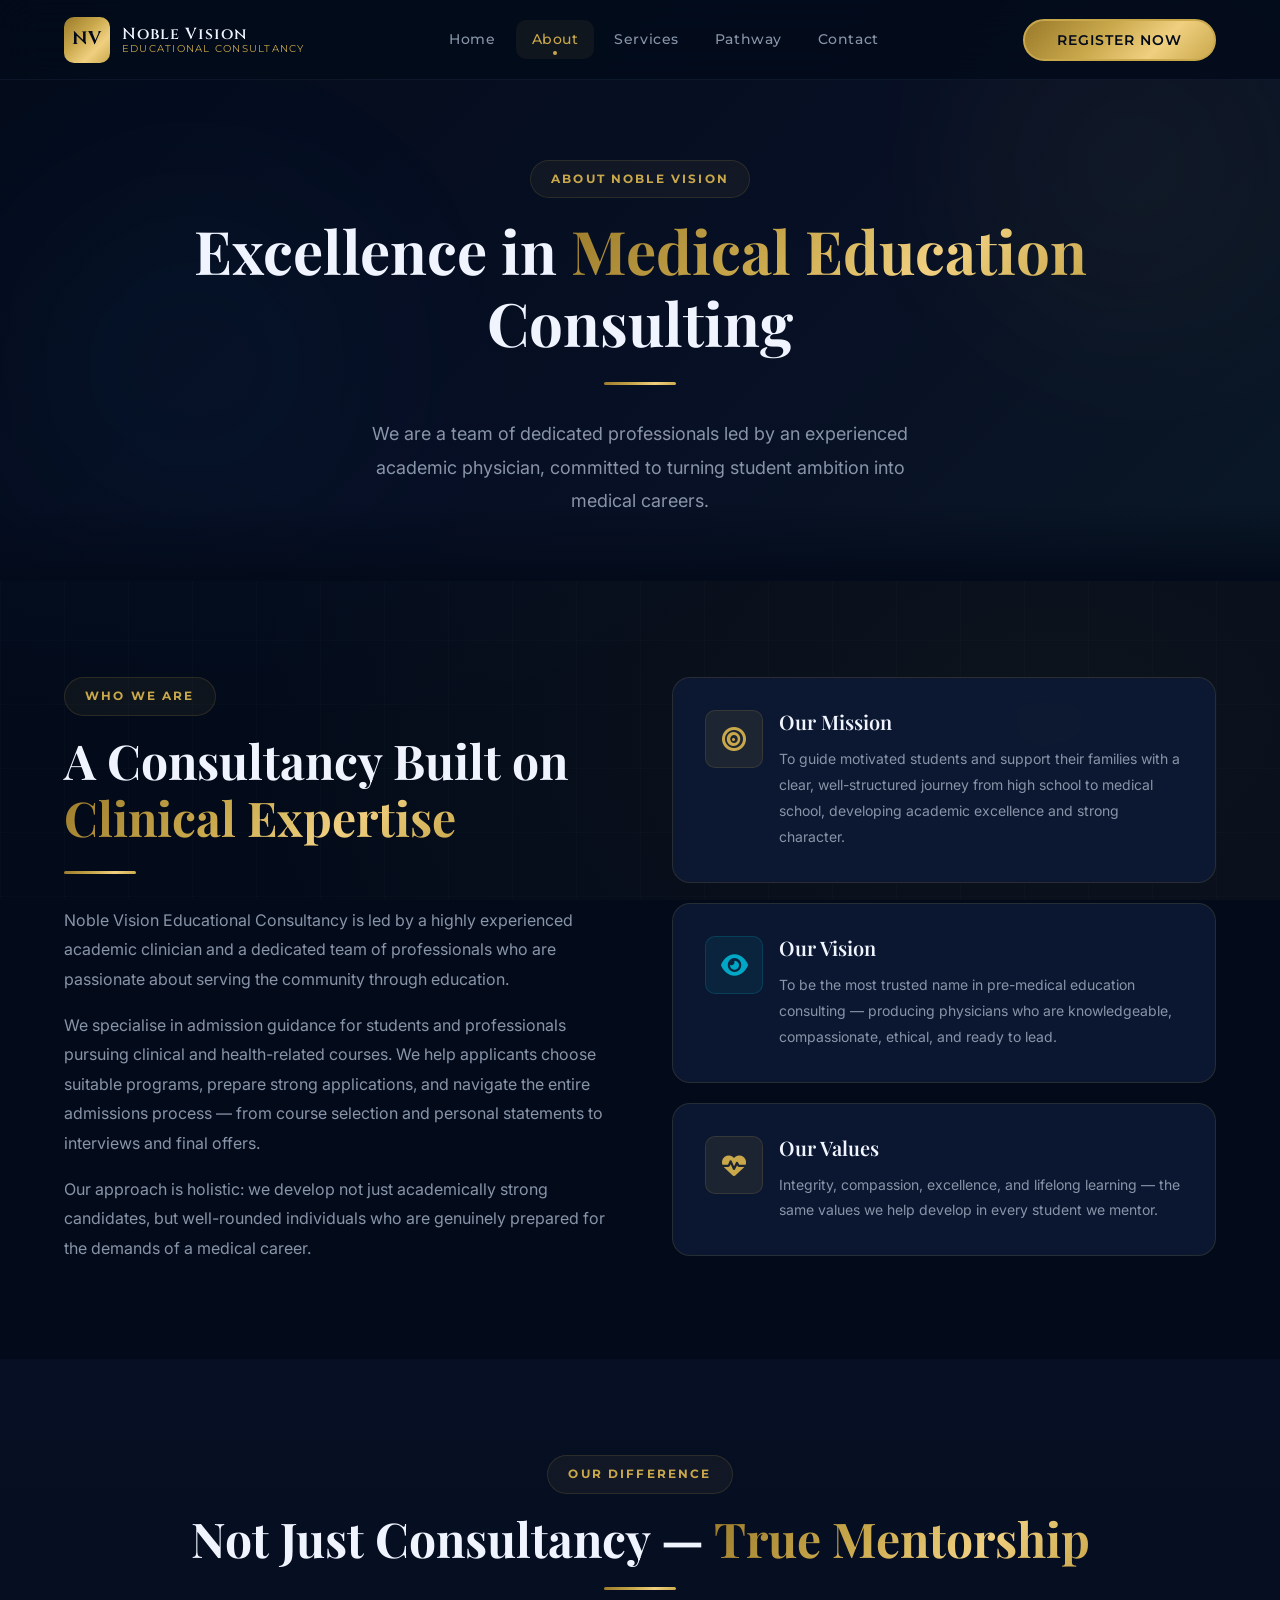
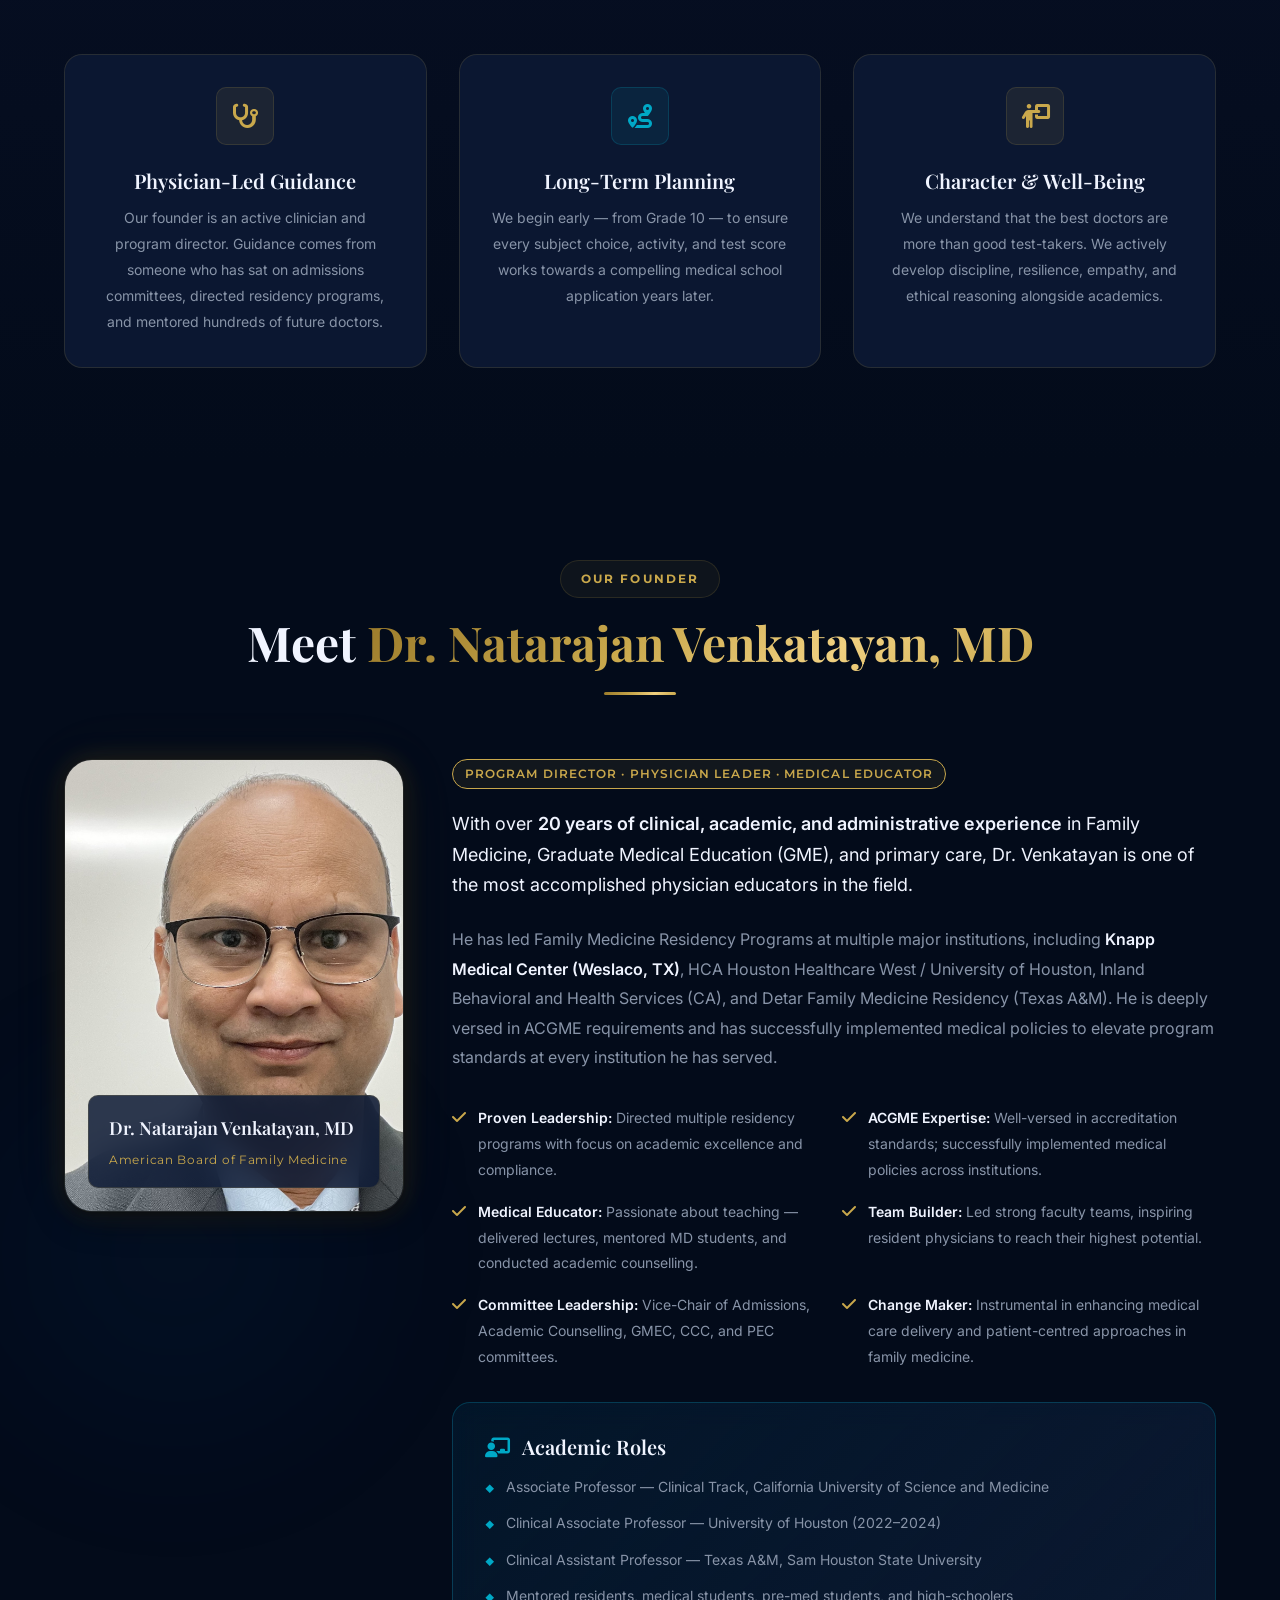
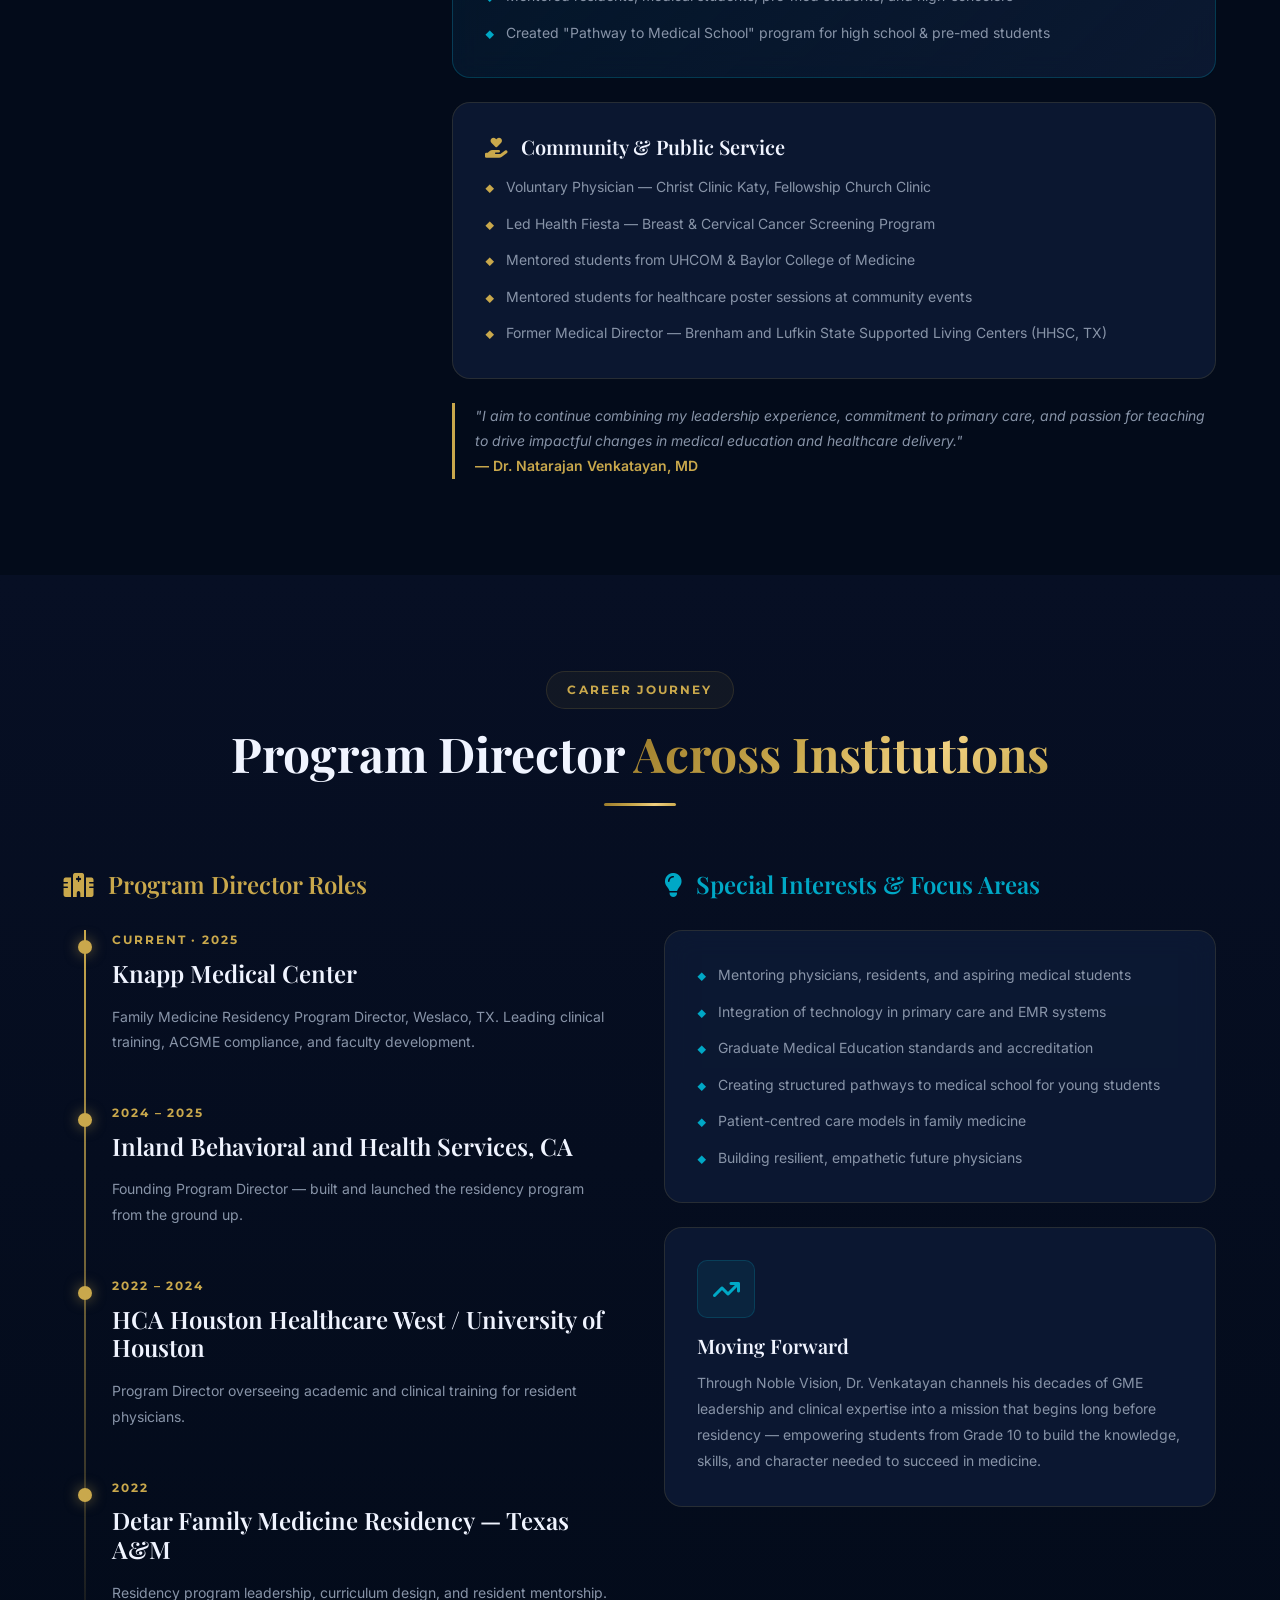
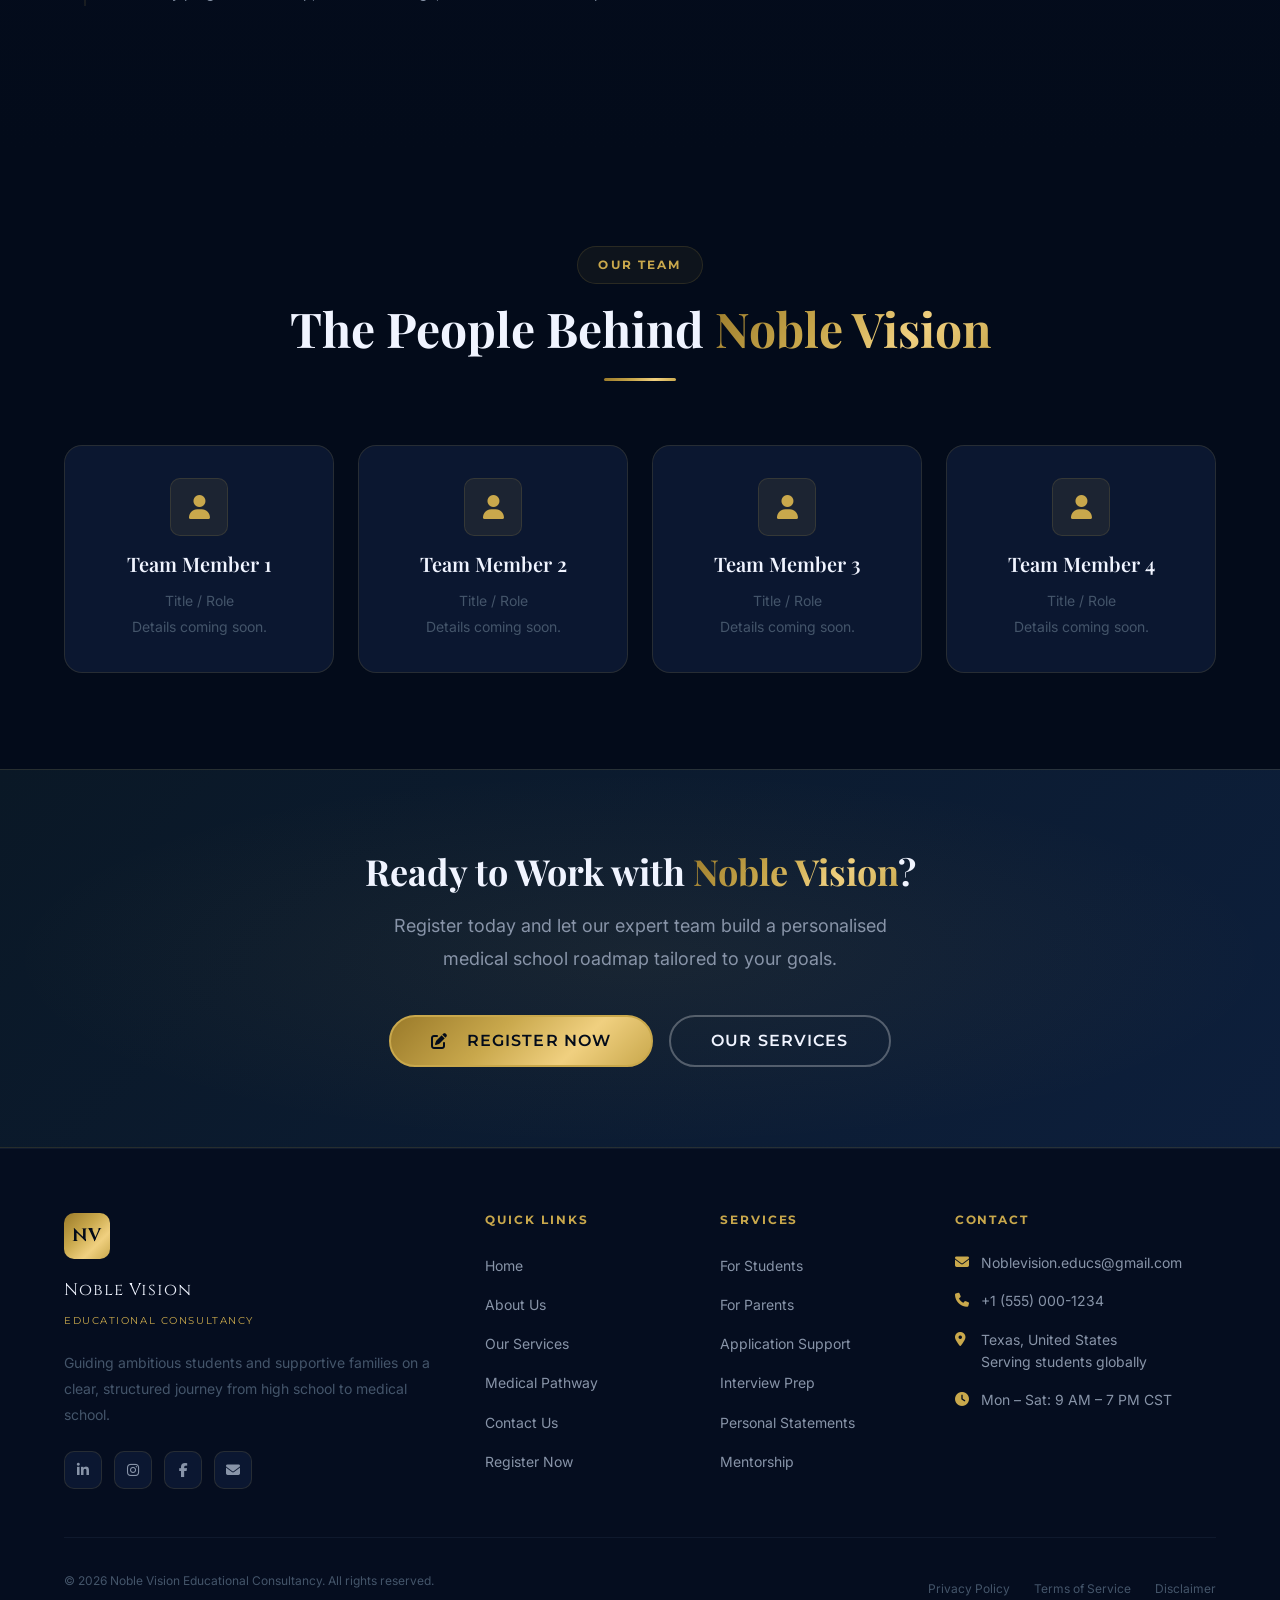
==== about.html @ 3e69d7c0 "Initial commit — Noble Vision website" ====
<!DOCTYPE html>
<html lang="en">
<head>
  <meta charset="UTF-8" />
  <meta name="viewport" content="width=device-width, initial-scale=1.0" />
  <title>About Us — Noble Vision Educational Consultancy</title>
  <meta name="description" content="Learn about Noble Vision Educational Consultancy — our mission, our leadership, and the expert team guiding students from high school to medical school." />

  <!-- Google Fonts -->
  <link rel="preconnect" href="https://fonts.googleapis.com" />
  <link rel="preconnect" href="https://fonts.gstatic.com" crossorigin />
  <link href="https://fonts.googleapis.com/css2?family=Cinzel:wght@400;600;700&family=Playfair+Display:ital,wght@0,400;0,600;0,700;1,400&family=Inter:wght@300;400;500;600&family=Montserrat:wght@400;500;600;700&display=swap" rel="stylesheet" />

  <!-- Font Awesome -->
  <link rel="stylesheet" href="https://cdnjs.cloudflare.com/ajax/libs/font-awesome/6.5.1/css/all.min.css" />

  <!-- Stylesheets -->
  <link rel="stylesheet" href="css/variables.css" />
  <link rel="stylesheet" href="css/global.css" />
  <link rel="stylesheet" href="css/components.css" />
</head>
<body>

<!-- ============================================================
     SECTION: GLOBAL NAVIGATION / HEADER
     ============================================================ -->
<header class="site-header" id="site-header">
  <nav class="nav-container">
    <a href="index.html" class="nav-logo" aria-label="Noble Vision Home">
      <div class="logo-mark">NV</div>
      <div class="nav-logo-text">
        <span class="logo-name">Noble Vision</span>
        <span class="logo-sub">Educational Consultancy</span>
      </div>
    </a>
    <ul class="nav-links" id="nav-links">
      <li><a href="index.html"              >Home</a></li>
      <li><a href="about.html"    class="active">About</a></li>
      <li><a href="services.html"           >Services</a></li>
      <li><a href="pathway.html"            >Pathway</a></li>
      <li><a href="contact.html"            >Contact</a></li>
    </ul>
    <a href="contact.html#register" class="btn btn--primary nav-cta">Register Now</a>
    <button class="nav-toggle" id="nav-toggle" aria-label="Toggle navigation menu">
      <span></span><span></span><span></span>
    </button>
  </nav>
</header>
<!-- END: GLOBAL NAVIGATION / HEADER -->


<main>

  <!-- ============================================================
       SECTION: PAGE HERO
       ============================================================ -->
  <section class="page-hero" id="about-hero">
    <div class="bg-glow bg-glow--gold" style="top:-60px; right:-80px;"></div>
    <div class="bg-glow bg-glow--blue" style="bottom:-60px; left:-80px;"></div>
    <div class="container" style="position:relative; z-index:1;">
      <span class="section-label page-hero__label">About Noble Vision</span>
      <h1 class="page-hero__title">
        Excellence in <span class="text-gradient-gold">Medical Education</span> Consulting
      </h1>
      <div class="section-divider"></div>
      <p class="page-hero__subtitle">
        We are a team of dedicated professionals led by an experienced
        academic physician, committed to turning student ambition into
        medical careers.
      </p>
    </div>
  </section>
  <!-- END: SECTION PAGE HERO -->


  <!-- ============================================================
       SECTION: WHO WE ARE
       Overview of the organisation.
       ============================================================ -->
  <section class="section" id="who-we-are">
    <div class="container">
      <div class="grid-2" style="align-items:start; gap:var(--space-16);">

        <div class="fade-in">
          <span class="section-label">Who We Are</span>
          <h2 style="margin-bottom:var(--space-6);">
            A Consultancy Built on <span class="text-gradient-gold">Clinical Expertise</span>
          </h2>
          <div class="section-divider section-divider--left"></div>
          <p>
            Noble Vision Educational Consultancy is led by a highly experienced
            academic clinician and a dedicated team of professionals who are
            passionate about serving the community through education.
          </p>
          <p>
            We specialise in admission guidance for students and professionals
            pursuing clinical and health-related courses. We help applicants
            choose suitable programs, prepare strong applications, and navigate
            the entire admissions process — from course selection and personal
            statements to interviews and final offers.
          </p>
          <p>
            Our approach is holistic: we develop not just academically strong
            candidates, but well-rounded individuals who are genuinely prepared
            for the demands of a medical career.
          </p>
        </div>

        <div class="fade-in fade-in-delay-2">
          <!-- Key Facts -->
          <div class="card" style="margin-bottom:var(--space-5);">
            <div style="display:flex; gap:var(--space-4); align-items:flex-start;">
              <div class="card__icon" style="margin-bottom:0; flex-shrink:0;"><i class="fa-solid fa-bullseye"></i></div>
              <div>
                <h4 class="card__title">Our Mission</h4>
                <p class="card__text">To guide motivated students and support their families with a clear, well-structured journey from high school to medical school, developing academic excellence and strong character.</p>
              </div>
            </div>
          </div>
          <div class="card" style="margin-bottom:var(--space-5);">
            <div style="display:flex; gap:var(--space-4); align-items:flex-start;">
              <div class="card__icon card__icon--teal" style="margin-bottom:0; flex-shrink:0;"><i class="fa-solid fa-eye"></i></div>
              <div>
                <h4 class="card__title">Our Vision</h4>
                <p class="card__text">To be the most trusted name in pre-medical education consulting — producing physicians who are knowledgeable, compassionate, ethical, and ready to lead.</p>
              </div>
            </div>
          </div>
          <div class="card">
            <div style="display:flex; gap:var(--space-4); align-items:flex-start;">
              <div class="card__icon" style="margin-bottom:0; flex-shrink:0;"><i class="fa-solid fa-heart-pulse"></i></div>
              <div>
                <h4 class="card__title">Our Values</h4>
                <p class="card__text">Integrity, compassion, excellence, and lifelong learning — the same values we help develop in every student we mentor.</p>
              </div>
            </div>
          </div>
        </div>

      </div>
    </div>
  </section>
  <!-- END: SECTION WHO WE ARE -->


  <!-- ============================================================
       SECTION: WHAT MAKES US DIFFERENT
       Three-column value pillars.
       ============================================================ -->
  <section class="section section--alt" id="what-makes-us-different">
    <div class="container">
      <div class="section-header fade-in">
        <span class="section-label">Our Difference</span>
        <h2 class="section-title">Not Just Consultancy — <span class="text-gradient-gold">True Mentorship</span></h2>
        <div class="section-divider"></div>
      </div>

      <div class="grid-3">
        <div class="card card--feature fade-in fade-in-delay-1">
          <div class="card__icon"><i class="fa-solid fa-stethoscope"></i></div>
          <h3 class="card__title">Physician-Led Guidance</h3>
          <p class="card__text">Our founder is an active clinician and program director. Guidance comes from someone who has sat on admissions committees, directed residency programs, and mentored hundreds of future doctors.</p>
        </div>
        <div class="card card--feature fade-in fade-in-delay-2">
          <div class="card__icon card__icon--teal"><i class="fa-solid fa-route"></i></div>
          <h3 class="card__title">Long-Term Planning</h3>
          <p class="card__text">We begin early — from Grade 10 — to ensure every subject choice, activity, and test score works towards a compelling medical school application years later.</p>
        </div>
        <div class="card card--feature fade-in fade-in-delay-3">
          <div class="card__icon"><i class="fa-solid fa-person-chalkboard"></i></div>
          <h3 class="card__title">Character &amp; Well-Being</h3>
          <p class="card__text">We understand that the best doctors are more than good test-takers. We actively develop discipline, resilience, empathy, and ethical reasoning alongside academics.</p>
        </div>
      </div>
    </div>
  </section>
  <!-- END: SECTION WHAT MAKES US DIFFERENT -->


  <!-- ============================================================
       SECTION: FOUNDER BIO — Dr. Natarajan Venkatayan
       Full detailed biography from the NV Flyer key points.
       ============================================================ -->
  <section class="section" id="founder">
    <div class="bg-glow bg-glow--blue" style="left:-100px; top:30%;"></div>

    <div class="container">

      <div class="section-header fade-in">
        <span class="section-label">Our Founder</span>
        <h2 class="section-title">Meet <span class="text-gradient-gold">Dr. Natarajan Venkatayan, MD</span></h2>
        <div class="section-divider"></div>
      </div>

      <!-- Founder Card Layout -->
      <div class="founder-card fade-in">

        <!-- Photo -->
        <div class="founder-image-wrap">
          <img
            src="IMG-2202-face.jpg"
            alt="Dr. Natarajan Venkatayan MD — Founder, Noble Vision"
            class="founder-image"
          />
          <div class="founder-credentials">
            <p class="founder-credentials__name">Dr. Natarajan Venkatayan, MD</p>
            <p class="founder-credentials__title">American Board of Family Medicine</p>
          </div>
        </div>

        <!-- Bio Content -->
        <div>
          <span class="badge badge--gold" style="margin-bottom:var(--space-5);">Program Director · Physician Leader · Medical Educator</span>

          <p style="font-size:var(--text-lg); color:var(--color-text-primary); line-height:1.7; margin-bottom:var(--space-6);">
            With over <strong>20 years of clinical, academic, and administrative
            experience</strong> in Family Medicine, Graduate Medical Education (GME),
            and primary care, Dr. Venkatayan is one of the most accomplished
            physician educators in the field.
          </p>

          <p>
            He has led Family Medicine Residency Programs at multiple major
            institutions, including <strong>Knapp Medical Center (Weslaco, TX)</strong>,
            HCA Houston Healthcare West / University of Houston, Inland Behavioral
            and Health Services (CA), and Detar Family Medicine Residency (Texas A&amp;M).
            He is deeply versed in ACGME requirements and has successfully implemented
            medical policies to elevate program standards at every institution he has served.
          </p>

          <!-- Key Highlights Grid -->
          <div class="grid-2" style="margin:var(--space-8) 0; gap:var(--space-4);">
            <div style="display:flex; gap:var(--space-3); align-items:flex-start;">
              <i class="fa-solid fa-check" style="color:var(--color-gold); margin-top:4px; flex-shrink:0;"></i>
              <p style="font-size:var(--text-sm); margin:0;"><strong>Proven Leadership:</strong> Directed multiple residency programs with focus on academic excellence and compliance.</p>
            </div>
            <div style="display:flex; gap:var(--space-3); align-items:flex-start;">
              <i class="fa-solid fa-check" style="color:var(--color-gold); margin-top:4px; flex-shrink:0;"></i>
              <p style="font-size:var(--text-sm); margin:0;"><strong>ACGME Expertise:</strong> Well-versed in accreditation standards; successfully implemented medical policies across institutions.</p>
            </div>
            <div style="display:flex; gap:var(--space-3); align-items:flex-start;">
              <i class="fa-solid fa-check" style="color:var(--color-gold); margin-top:4px; flex-shrink:0;"></i>
              <p style="font-size:var(--text-sm); margin:0;"><strong>Medical Educator:</strong> Passionate about teaching — delivered lectures, mentored MD students, and conducted academic counselling.</p>
            </div>
            <div style="display:flex; gap:var(--space-3); align-items:flex-start;">
              <i class="fa-solid fa-check" style="color:var(--color-gold); margin-top:4px; flex-shrink:0;"></i>
              <p style="font-size:var(--text-sm); margin:0;"><strong>Team Builder:</strong> Led strong faculty teams, inspiring resident physicians to reach their highest potential.</p>
            </div>
            <div style="display:flex; gap:var(--space-3); align-items:flex-start;">
              <i class="fa-solid fa-check" style="color:var(--color-gold); margin-top:4px; flex-shrink:0;"></i>
              <p style="font-size:var(--text-sm); margin:0;"><strong>Committee Leadership:</strong> Vice-Chair of Admissions, Academic Counselling, GMEC, CCC, and PEC committees.</p>
            </div>
            <div style="display:flex; gap:var(--space-3); align-items:flex-start;">
              <i class="fa-solid fa-check" style="color:var(--color-gold); margin-top:4px; flex-shrink:0;"></i>
              <p style="font-size:var(--text-sm); margin:0;"><strong>Change Maker:</strong> Instrumental in enhancing medical care delivery and patient-centred approaches in family medicine.</p>
            </div>
          </div>

          <!-- Academic Roles -->
          <div class="card card--highlight" style="margin-bottom:var(--space-6);">
            <h4 class="card__title" style="margin-bottom:var(--space-4);">
              <i class="fa-solid fa-chalkboard-user" style="color:var(--color-teal); margin-right:var(--space-2);"></i>
              Academic Roles
            </h4>
            <ul class="check-list check-list--teal">
              <li>Associate Professor — Clinical Track, California University of Science and Medicine</li>
              <li>Clinical Associate Professor — University of Houston (2022–2024)</li>
              <li>Clinical Assistant Professor — Texas A&amp;M, Sam Houston State University</li>
              <li>Mentored residents, medical students, pre-med students, and high-schoolers</li>
              <li>Created "Pathway to Medical School" program for high school &amp; pre-med students</li>
            </ul>
          </div>

          <!-- Community Service -->
          <div class="card" style="margin-bottom:var(--space-6);">
            <h4 class="card__title" style="margin-bottom:var(--space-4);">
              <i class="fa-solid fa-hand-holding-heart" style="color:var(--color-gold); margin-right:var(--space-2);"></i>
              Community &amp; Public Service
            </h4>
            <ul class="check-list">
              <li>Voluntary Physician — Christ Clinic Katy, Fellowship Church Clinic</li>
              <li>Led Health Fiesta — Breast &amp; Cervical Cancer Screening Program</li>
              <li>Mentored students from UHCOM &amp; Baylor College of Medicine</li>
              <li>Mentored students for healthcare poster sessions at community events</li>
              <li>Former Medical Director — Brenham and Lufkin State Supported Living Centers (HHSC, TX)</li>
            </ul>
          </div>

          <p style="font-style:italic; color:var(--color-text-secondary); border-left:3px solid var(--color-gold); padding-left:var(--space-5); font-size:var(--text-sm); line-height: 1.8;">
            "I aim to continue combining my leadership experience, commitment to primary care, and passion for teaching to drive impactful changes in medical education and healthcare delivery."
            <br><strong style="color:var(--color-gold); font-style:normal;">— Dr. Natarajan Venkatayan, MD</strong>
          </p>
        </div>

      </div>
    </div>
  </section>
  <!-- END: SECTION FOUNDER BIO -->


  <!-- ============================================================
       SECTION: LEADERSHIP ROLES TIMELINE
       Program Director history across institutions.
       ============================================================ -->
  <section class="section section--alt" id="leadership-timeline">
    <div class="container">

      <div class="section-header fade-in">
        <span class="section-label">Career Journey</span>
        <h2 class="section-title">Program Director <span class="text-gradient-gold">Across Institutions</span></h2>
        <div class="section-divider"></div>
      </div>

      <div class="grid-2" style="align-items:start; gap:var(--space-12);">

        <!-- Timeline — PD Roles -->
        <div class="fade-in">
          <h4 style="margin-bottom:var(--space-8); color:var(--color-gold);">
            <i class="fa-solid fa-hospital" style="margin-right:var(--space-2);"></i>
            Program Director Roles
          </h4>
          <div class="timeline">
            <div class="timeline-item">
              <div class="timeline-item__step">Current · 2025</div>
              <h5 class="timeline-item__title">Knapp Medical Center</h5>
              <p class="timeline-item__body">Family Medicine Residency Program Director, Weslaco, TX. Leading clinical training, ACGME compliance, and faculty development.</p>
            </div>
            <div class="timeline-item">
              <div class="timeline-item__step">2024 – 2025</div>
              <h5 class="timeline-item__title">Inland Behavioral and Health Services, CA</h5>
              <p class="timeline-item__body">Founding Program Director — built and launched the residency program from the ground up.</p>
            </div>
            <div class="timeline-item">
              <div class="timeline-item__step">2022 – 2024</div>
              <h5 class="timeline-item__title">HCA Houston Healthcare West / University of Houston</h5>
              <p class="timeline-item__body">Program Director overseeing academic and clinical training for resident physicians.</p>
            </div>
            <div class="timeline-item">
              <div class="timeline-item__step">2022</div>
              <h5 class="timeline-item__title">Detar Family Medicine Residency — Texas A&amp;M</h5>
              <p class="timeline-item__body">Residency program leadership, curriculum design, and resident mentorship.</p>
            </div>
          </div>
        </div>

        <!-- Special Interests + Moving Forward -->
        <div class="fade-in fade-in-delay-2">
          <h4 style="margin-bottom:var(--space-8); color:var(--color-teal);">
            <i class="fa-solid fa-lightbulb" style="margin-right:var(--space-2);"></i>
            Special Interests &amp; Focus Areas
          </h4>
          <div class="card" style="margin-bottom:var(--space-6);">
            <ul class="check-list check-list--teal">
              <li>Mentoring physicians, residents, and aspiring medical students</li>
              <li>Integration of technology in primary care and EMR systems</li>
              <li>Graduate Medical Education standards and accreditation</li>
              <li>Creating structured pathways to medical school for young students</li>
              <li>Patient-centred care models in family medicine</li>
              <li>Building resilient, empathetic future physicians</li>
            </ul>
          </div>

          <div class="card">
            <div class="card__icon card__icon--teal" style="margin-bottom:var(--space-4);"><i class="fa-solid fa-arrow-trend-up"></i></div>
            <h4 class="card__title">Moving Forward</h4>
            <p class="card__text">
              Through Noble Vision, Dr. Venkatayan channels his decades of GME
              leadership and clinical expertise into a mission that begins long
              before residency — empowering students from Grade 10 to build
              the knowledge, skills, and character needed to succeed in medicine.
            </p>
          </div>
        </div>

      </div>
    </div>
  </section>
  <!-- END: SECTION LEADERSHIP TIMELINE -->


  <!-- ============================================================
       SECTION: OUR TEAM
       Add team member details when available.
       ============================================================ -->
  <section class="section" id="our-team">
    <div class="container">

      <div class="section-header fade-in">
        <span class="section-label">Our Team</span>
        <h2 class="section-title">The People Behind <span class="text-gradient-gold">Noble Vision</span></h2>
        <div class="section-divider"></div>
      </div>

      <div class="grid-4">

        <!-- Team Member 1 -->
        <div class="card card--feature fade-in fade-in-delay-1" style="text-align:center;">
          <div class="card__icon" style="margin:0 auto var(--space-4);">
            <i class="fa-solid fa-user"></i>
          </div>
          <h4 class="card__title">Team Member 1</h4>
          <p class="card__text" style="color:var(--color-text-muted);">Title / Role<br>Details coming soon.</p>
        </div>

        <!-- Team Member 2 -->
        <div class="card card--feature fade-in fade-in-delay-2" style="text-align:center;">
          <div class="card__icon" style="margin:0 auto var(--space-4);">
            <i class="fa-solid fa-user"></i>
          </div>
          <h4 class="card__title">Team Member 2</h4>
          <p class="card__text" style="color:var(--color-text-muted);">Title / Role<br>Details coming soon.</p>
        </div>

        <!-- Team Member 3 -->
        <div class="card card--feature fade-in fade-in-delay-3" style="text-align:center;">
          <div class="card__icon" style="margin:0 auto var(--space-4);">
            <i class="fa-solid fa-user"></i>
          </div>
          <h4 class="card__title">Team Member 3</h4>
          <p class="card__text" style="color:var(--color-text-muted);">Title / Role<br>Details coming soon.</p>
        </div>

        <!-- Team Member 4 -->
        <div class="card card--feature fade-in fade-in-delay-4" style="text-align:center;">
          <div class="card__icon" style="margin:0 auto var(--space-4);">
            <i class="fa-solid fa-user"></i>
          </div>
          <h4 class="card__title">Team Member 4</h4>
          <p class="card__text" style="color:var(--color-text-muted);">Title / Role<br>Details coming soon.</p>
        </div>

      </div>
    </div>
  </section>
  <!-- END: SECTION OUR TEAM -->


  <!-- ============================================================
       SECTION: CTA BAND
       ============================================================ -->
  <section class="cta-band" id="cta">
    <div class="container">
      <h2 class="cta-band__title">
        Ready to Work with <span class="text-gradient-gold">Noble Vision</span>?
      </h2>
      <p class="cta-band__sub">
        Register today and let our expert team build a personalised medical
        school roadmap tailored to your goals.
      </p>
      <div class="cta-band__actions">
        <a href="contact.html#register" class="btn btn--primary btn--lg">
          <i class="fa-solid fa-pen-to-square"></i>&nbsp; Register Now
        </a>
        <a href="services.html" class="btn btn--ghost btn--lg">Our Services</a>
      </div>
    </div>
  </section>
  <!-- END: SECTION CTA BAND -->

</main>


<!-- ============================================================
     SECTION: GLOBAL FOOTER
     ============================================================ -->
<footer class="site-footer" id="site-footer">
  <div class="container">
    <div class="footer-grid">
      <div class="footer-brand">
        <div class="logo-mark" style="margin-bottom:1rem;">NV</div>
        <p style="font-family:var(--font-display); font-size:1.05rem; color:var(--color-text-primary); letter-spacing:0.06em; margin-bottom:0.25rem;">Noble Vision</p>
        <p style="font-family:var(--font-label); font-size:0.65rem; letter-spacing:0.15em; text-transform:uppercase; color:var(--color-gold); margin-bottom:0;">Educational Consultancy</p>
        <p class="footer-tagline">Guiding ambitious students and supportive families on a clear, structured journey from high school to medical school.</p>
        <div class="footer-social">
          <a href="#" class="social-link" aria-label="LinkedIn"><i class="fa-brands fa-linkedin-in"></i></a>
          <a href="#" class="social-link" aria-label="Instagram"><i class="fa-brands fa-instagram"></i></a>
          <a href="#" class="social-link" aria-label="Facebook"><i class="fa-brands fa-facebook-f"></i></a>
          <a href="mailto:Noblevision.educs@gmail.com" class="social-link" aria-label="Email"><i class="fa-solid fa-envelope"></i></a>
        </div>
      </div>
      <div class="footer-col">
        <h4 class="footer-col-title">Quick Links</h4>
        <ul class="footer-links">
          <li><a href="index.html">Home</a></li>
          <li><a href="about.html">About Us</a></li>
          <li><a href="services.html">Our Services</a></li>
          <li><a href="pathway.html">Medical Pathway</a></li>
          <li><a href="contact.html">Contact Us</a></li>
          <li><a href="contact.html#register">Register Now</a></li>
        </ul>
      </div>
      <div class="footer-col">
        <h4 class="footer-col-title">Services</h4>
        <ul class="footer-links">
          <li><a href="services.html#students">For Students</a></li>
          <li><a href="services.html#parents">For Parents</a></li>
          <li><a href="services.html#applications">Application Support</a></li>
          <li><a href="services.html#interview">Interview Prep</a></li>
          <li><a href="services.html#personal-statement">Personal Statements</a></li>
          <li><a href="services.html#mentorship">Mentorship</a></li>
        </ul>
      </div>
      <div class="footer-col">
        <h4 class="footer-col-title">Contact</h4>
        <div class="footer-contact-item"><i class="fa-solid fa-envelope footer-contact-icon"></i><span>Noblevision.educs@gmail.com</span></div>
        <div class="footer-contact-item"><i class="fa-solid fa-phone footer-contact-icon"></i><span>+1 (555) 000-1234</span></div>
        <div class="footer-contact-item"><i class="fa-solid fa-location-dot footer-contact-icon"></i><span>Texas, United States<br>Serving students globally</span></div>
        <div class="footer-contact-item"><i class="fa-solid fa-clock footer-contact-icon"></i><span>Mon – Sat: 9 AM – 7 PM CST</span></div>
      </div>
    </div>
    <div class="footer-bottom">
      <p class="footer-copyright">&copy; 2026 Noble Vision Educational Consultancy. All rights reserved.</p>
      <nav class="footer-legal">
        <a href="#">Privacy Policy</a>
        <a href="#">Terms of Service</a>
        <a href="#">Disclaimer</a>
      </nav>
    </div>
  </div>
</footer>
<!-- END: GLOBAL FOOTER -->

<script src="js/main.js"></script>
</body>
</html>
---- css/variables.css ----
/*
 * ====================================================
 *  NOBLE VISION — CSS CUSTOM PROPERTIES (variables.css)
 *  Edit this file to change colors, fonts, and spacing
 *  across the entire website.
 * ====================================================
 */

:root {

  /* ===========================
     COLOR PALETTE
     =========================== */

  /* Backgrounds */
  --color-bg-base:       #030B1A;   /* deepest background */
  --color-bg-dark:       #070F24;   /* main body background */
  --color-bg-card:       rgba(13, 27, 53, 0.85);  /* card background */
  --color-bg-card-solid: #0D1B35;   /* solid card (no transparency) */
  --color-bg-elevated:   #0E2040;   /* elevated surfaces */
  --color-bg-input:      #0A1628;   /* form input background */

  /* Gold / Prestige */
  --color-gold:          #C9A84C;
  --color-gold-light:    #F0D080;
  --color-gold-dark:     #9A7A2A;

  /* Blue / Trust */
  --color-blue:          #1E6FCC;
  --color-blue-light:    #5BA3E8;

  /* Teal / Innovation */
  --color-teal:          #00A8C6;
  --color-teal-light:    #4DD0E1;

  /* Text */
  --color-text-primary:   #F0F4FF;
  --color-text-secondary: #8894A8;
  --color-text-muted:     #44556A;

  /* Borders */
  --color-border:         rgba(201, 168, 76, 0.15);
  --color-border-hover:   rgba(201, 168, 76, 0.40);
  --color-divider:        rgba(144, 179, 219, 0.07);

  /* ===========================
     GRADIENTS
     =========================== */
  --gradient-gold:    linear-gradient(135deg, #9A7A2A 0%, #C9A84C 40%, #F0D080 70%, #C9A84C 100%);
  --gradient-gold-h:  linear-gradient(90deg, #C9A84C, #F0D080, #C9A84C);
  --gradient-blue:    linear-gradient(135deg, #0D47A1, #1E6FCC);
  --gradient-hero:    linear-gradient(135deg, #030B1A 0%, #070F24 55%, #0A1826 100%);
  --gradient-card:    linear-gradient(135deg, rgba(13, 27, 53, 0.9), rgba(8, 16, 36, 0.95));
  --gradient-section-alt: linear-gradient(180deg, #070F24 0%, #030B1A 100%);

  /* ===========================
     TYPOGRAPHY
     =========================== */
  --font-display:  'Cinzel', 'Playfair Display', Georgia, serif;
  --font-heading:  'Playfair Display', Georgia, serif;
  --font-body:     'Inter', 'Segoe UI', system-ui, sans-serif;
  --font-label:    'Montserrat', 'Inter', sans-serif;

  /* Type scale */
  --text-xs:   0.75rem;    /*  12px */
  --text-sm:   0.875rem;   /*  14px */
  --text-base: 1rem;       /*  16px */
  --text-lg:   1.125rem;   /*  18px */
  --text-xl:   1.25rem;    /*  20px */
  --text-2xl:  1.5rem;     /*  24px */
  --text-3xl:  1.875rem;   /*  30px */
  --text-4xl:  2.25rem;    /*  36px */
  --text-5xl:  3rem;       /*  48px */
  --text-6xl:  3.75rem;    /*  60px */

  /* ===========================
     SPACING SCALE
     =========================== */
  --space-1:   0.25rem;
  --space-2:   0.5rem;
  --space-3:   0.75rem;
  --space-4:   1rem;
  --space-5:   1.25rem;
  --space-6:   1.5rem;
  --space-8:   2rem;
  --space-10:  2.5rem;
  --space-12:  3rem;
  --space-16:  4rem;
  --space-20:  5rem;
  --space-24:  6rem;
  --space-32:  8rem;

  /* ===========================
     LAYOUT
     =========================== */
  --container-max:  1200px;
  --nav-height:     80px;

  /* ===========================
     BORDER RADIUS
     =========================== */
  --radius-sm:   4px;
  --radius-md:   10px;
  --radius-lg:   18px;
  --radius-xl:   28px;
  --radius-full: 9999px;

  /* ===========================
     SHADOWS & EFFECTS
     =========================== */
  --shadow-base:   0 4px 20px rgba(0, 0, 0, 0.5);
  --shadow-card:   0 8px 32px rgba(0, 0, 0, 0.45), 0 2px 6px rgba(0, 0, 0, 0.3);
  --shadow-gold:   0 0 24px rgba(201, 168, 76, 0.18), 0 0 64px rgba(201, 168, 76, 0.06);
  --shadow-blue:   0 0 32px rgba(30, 111, 204, 0.18);
  --glow-gold:     0 0 32px rgba(201, 168, 76, 0.28);

  --blur-glass:    blur(14px);
  -webkit-backdrop-filter: var(--blur-glass);

  /* ===========================
     TRANSITIONS
     =========================== */
  --transition-fast: 0.15s ease;
  --transition-base: 0.30s ease;
  --transition-slow: 0.55s ease;
}
---- css/global.css ----
/*
 * ============================================================
 *  NOBLE VISION — BASE & GLOBAL STYLES (global.css)
 *  Reset, typography, layout helpers, utility classes.
 * ============================================================
 */

/* ============================================================
   1. CSS RESET & BASE
   ============================================================ */
*, *::before, *::after {
  box-sizing: border-box;
  margin: 0;
  padding: 0;
}

html {
  scroll-behavior: smooth;
  font-size: 16px;
}

body {
  font-family: var(--font-body);
  font-size: var(--text-base);
  line-height: 1.7;
  color: var(--color-text-primary);
  background-color: var(--color-bg-base);
  background-image:
    radial-gradient(ellipse at 18% 18%, rgba(30, 111, 204, 0.07) 0%, transparent 55%),
    radial-gradient(ellipse at 82% 80%, rgba(201, 168, 76, 0.055) 0%, transparent 55%);
  background-attachment: fixed;
  overflow-x: hidden;
  -webkit-font-smoothing: antialiased;
  -moz-osx-font-smoothing: grayscale;
}

/* Subtle dot-grid background texture */
body::before {
  content: '';
  position: fixed;
  inset: 0;
  background-image:
    linear-gradient(rgba(255, 255, 255, 0.014) 1px, transparent 1px),
    linear-gradient(90deg, rgba(255, 255, 255, 0.014) 1px, transparent 1px);
  background-size: 64px 64px;
  pointer-events: none;
  z-index: 0;
}

/* All content above the grid */
main, header, footer, section {
  position: relative;
  z-index: 1;
}

a {
  color: var(--color-gold);
  text-decoration: none;
  transition: color var(--transition-fast);
}
a:hover { color: var(--color-gold-light); }

ul, ol { list-style: none; }
img { max-width: 100%; height: auto; display: block; }

/* ============================================================
   2. TYPOGRAPHY
   ============================================================ */
h1, h2, h3, h4, h5, h6 {
  font-family: var(--font-heading);
  line-height: 1.2;
  color: var(--color-text-primary);
}
h1 { font-size: clamp(var(--text-4xl), 5.5vw, var(--text-6xl)); font-weight: 700; }
h2 { font-size: clamp(var(--text-3xl), 4vw,   var(--text-5xl)); font-weight: 700; }
h3 { font-size: clamp(var(--text-2xl), 3vw,   var(--text-4xl)); font-weight: 600; }
h4 { font-size: clamp(var(--text-xl),  2vw,   var(--text-2xl)); font-weight: 600; }
h5 { font-size: var(--text-xl);  font-weight: 600; }
h6 { font-size: var(--text-lg);  font-weight: 600; }

p {
  color: var(--color-text-secondary);
  line-height: 1.85;
  margin-bottom: var(--space-4);
}
p:last-child { margin-bottom: 0; }

strong { color: var(--color-text-primary); font-weight: 600; }

/* Gold gradient text utility */
.text-gradient-gold {
  background: var(--gradient-gold);
  -webkit-background-clip: text;
  -webkit-text-fill-color: transparent;
  background-clip: text;
}

/* ============================================================
   3. LAYOUT — CONTAINER
   ============================================================ */
.container {
  width: 100%;
  max-width: var(--container-max);
  margin: 0 auto;
  padding: 0 var(--space-6);
}

/* Page offset for fixed header */
.page-wrapper {
  padding-top: var(--nav-height);
}

/* ============================================================
   4. SECTION BASE
   ============================================================ */
.section {
  padding: var(--space-24) 0;
  overflow: hidden;
}
.section--sm  { padding: var(--space-16) 0; }
.section--lg  { padding: var(--space-32) 0; }
.section--alt { background: var(--gradient-section-alt); }

/* Section header block */
.section-header {
  text-align: center;
  margin-bottom: var(--space-16);
}
.section-header--left {
  text-align: left;
  margin-bottom: var(--space-12);
}

.section-label {
  display: inline-flex;
  align-items: center;
  gap: var(--space-3);
  font-family: var(--font-label);
  font-size: var(--text-xs);
  font-weight: 700;
  letter-spacing: 0.18em;
  text-transform: uppercase;
  color: var(--color-gold);
  margin-bottom: var(--space-4);
  padding: var(--space-2) var(--space-5);
  border: 1px solid var(--color-border);
  border-radius: var(--radius-full);
  background: rgba(201, 168, 76, 0.06);
}

.section-title {
  font-family: var(--font-heading);
  margin-bottom: var(--space-5);
}

.section-subtitle {
  font-size: var(--text-lg);
  color: var(--color-text-secondary);
  max-width: 620px;
  margin: 0 auto;
  line-height: 1.85;
}

.section-divider {
  width: 72px;
  height: 3px;
  background: var(--gradient-gold);
  border-radius: var(--radius-full);
  margin: var(--space-5) auto var(--space-8);
}
.section-divider--left { margin-left: 0; }

/* ============================================================
   5. GRID LAYOUTS
   ============================================================ */
.grid-2 { display: grid; grid-template-columns: repeat(2, 1fr); gap: var(--space-8); }
.grid-3 { display: grid; grid-template-columns: repeat(3, 1fr); gap: var(--space-8); }
.grid-4 { display: grid; grid-template-columns: repeat(4, 1fr); gap: var(--space-6); }
.grid-auto { display: grid; grid-template-columns: repeat(auto-fit, minmax(280px, 1fr)); gap: var(--space-8); }

/* ============================================================
   6. UTILITY CLASSES
   ============================================================ */
.text-center  { text-align: center; }
.text-left    { text-align: left; }
.text-gold    { color: var(--color-gold); }
.text-teal    { color: var(--color-teal); }
.text-muted   { color: var(--color-text-muted); }
.text-sm      { font-size: var(--text-sm); }

.flex          { display: flex; }
.flex-center   { display: flex; align-items: center; justify-content: center; }
.flex-between  { display: flex; align-items: center; justify-content: space-between; }
.flex-col      { display: flex; flex-direction: column; }
.items-start   { align-items: flex-start; }

.gap-3 { gap: var(--space-3); }
.gap-4 { gap: var(--space-4); }
.gap-6 { gap: var(--space-6); }
.gap-8 { gap: var(--space-8); }

.mt-auto  { margin-top: auto; }
.mb-0     { margin-bottom: 0; }
.w-full   { width: 100%; }

/* ============================================================
   7. SCROLL FADE-IN ANIMATION
   ============================================================ */
.fade-in {
  opacity: 0;
  transform: translateY(28px);
  transition: opacity 0.7s ease, transform 0.7s ease;
}
.fade-in.visible {
  opacity: 1;
  transform: translateY(0);
}
.fade-in-delay-1 { transition-delay: 0.1s; }
.fade-in-delay-2 { transition-delay: 0.2s; }
.fade-in-delay-3 { transition-delay: 0.3s; }
.fade-in-delay-4 { transition-delay: 0.4s; }

/* ============================================================
   8. BACKGROUND GLOW DECORATIONS
   ============================================================ */
.bg-glow {
  position: absolute;
  border-radius: 50%;
  filter: blur(100px);
  pointer-events: none;
  z-index: 0;
  opacity: 0.9;
}
.bg-glow--gold  { background: radial-gradient(circle, rgba(201, 168, 76, 0.10) 0%, transparent 70%); width: 450px; height: 450px; }
.bg-glow--blue  { background: radial-gradient(circle, rgba(30, 111, 204, 0.09) 0%, transparent 70%); width: 550px; height: 550px; }
.bg-glow--teal  { background: radial-gradient(circle, rgba(0, 168, 198, 0.07) 0%, transparent 70%);  width: 400px; height: 400px; }

/* ============================================================
   9. RESPONSIVE BREAKPOINTS
   ============================================================ */
@media (max-width: 1024px) {
  .grid-4 { grid-template-columns: repeat(2, 1fr); }
  .grid-3 { grid-template-columns: repeat(2, 1fr); }
}

@media (max-width: 768px) {
  .grid-2,
  .grid-3,
  .grid-4,
  .grid-auto { grid-template-columns: 1fr; }

  .section      { padding: var(--space-16) 0; }
  .section--lg  { padding: var(--space-24) 0; }
  .container    { padding: 0 var(--space-4); }

  .section-subtitle { max-width: 100%; }
  .section-header   { margin-bottom: var(--space-10); }
}
---- css/components.css ----
/*
 * ============================================================
 *  NOBLE VISION — REUSABLE COMPONENTS (components.css)
 *  Header, Footer, Buttons, Cards, Forms, Timeline, etc.
 *  Each section is clearly labeled for easy modification.
 * ============================================================
 */


/* ============================================================
   COMPONENT: BUTTONS
   ============================================================ */
.btn {
  display: inline-flex;
  align-items: center;
  justify-content: center;
  gap: var(--space-2);
  padding: 0.75rem 2rem;
  font-family: var(--font-label);
  font-size: var(--text-sm);
  font-weight: 600;
  letter-spacing: 0.07em;
  text-transform: uppercase;
  border-radius: var(--radius-full);
  border: 2px solid transparent;
  cursor: pointer;
  transition: all var(--transition-base);
  text-decoration: none;
  white-space: nowrap;
  line-height: 1;
}

/* Primary — gold fill */
.btn--primary {
  background: var(--gradient-gold);
  color: #030B1A;
  border-color: var(--color-gold);
}
.btn--primary:hover {
  box-shadow: var(--glow-gold);
  transform: translateY(-2px);
  color: #030B1A;
}

/* Secondary — gold outline */
.btn--secondary {
  background: transparent;
  color: var(--color-gold);
  border-color: var(--color-gold);
}
.btn--secondary:hover {
  background: rgba(201, 168, 76, 0.1);
  box-shadow: var(--glow-gold);
  transform: translateY(-2px);
  color: var(--color-gold-light);
}

/* Ghost — white outline */
.btn--ghost {
  background: transparent;
  color: var(--color-text-primary);
  border-color: rgba(255, 255, 255, 0.28);
}
.btn--ghost:hover {
  border-color: var(--color-gold);
  color: var(--color-gold);
  background: rgba(201, 168, 76, 0.05);
}

/* Large size */
.btn--lg {
  padding: 1rem 2.5rem;
  font-size: var(--text-base);
}

/* Full width */
.btn--block { width: 100%; }


/* ============================================================
   COMPONENT: CARDS
   ============================================================ */
.card {
  background: var(--color-bg-card);
  border: 1px solid var(--color-border);
  border-radius: var(--radius-lg);
  padding: var(--space-8);
  backdrop-filter: var(--blur-glass);
  -webkit-backdrop-filter: var(--blur-glass);
  transition: all var(--transition-base);
  position: relative;
  overflow: hidden;
}

/* Gold top-border accent on hover */
.card::before {
  content: '';
  position: absolute;
  top: 0; left: 0; right: 0;
  height: 3px;
  background: var(--gradient-gold);
  opacity: 0;
  transition: opacity var(--transition-base);
}
.card:hover {
  border-color: var(--color-border-hover);
  box-shadow: var(--shadow-card), var(--shadow-gold);
  transform: translateY(-5px);
}
.card:hover::before { opacity: 1; }

/* Card Icon */
.card__icon {
  width: 58px;
  height: 58px;
  background: rgba(201, 168, 76, 0.09);
  border: 1px solid var(--color-border);
  border-radius: var(--radius-md);
  display: flex;
  align-items: center;
  justify-content: center;
  margin-bottom: var(--space-6);
  font-size: 1.5rem;
  color: var(--color-gold);
  flex-shrink: 0;
}

.card__icon--teal {
  background: rgba(0, 168, 198, 0.09);
  border-color: rgba(0, 168, 198, 0.2);
  color: var(--color-teal);
}

.card__title {
  font-family: var(--font-heading);
  font-size: var(--text-xl);
  font-weight: 600;
  margin-bottom: var(--space-3);
  color: var(--color-text-primary);
}

.card__text {
  font-size: var(--text-sm);
  line-height: 1.85;
  color: var(--color-text-secondary);
  margin-bottom: 0;
}

/* Feature card — centered */
.card--feature { text-align: center; }
.card--feature .card__icon { margin: 0 auto var(--space-6); }

/* Stat card */
.card--stat {
  text-align: center;
  padding: var(--space-10);
}
.card--stat .stat-number {
  display: block;
  font-family: var(--font-display);
  font-size: var(--text-5xl);
  font-weight: 700;
  background: var(--gradient-gold);
  -webkit-background-clip: text;
  -webkit-text-fill-color: transparent;
  background-clip: text;
  line-height: 1;
  margin-bottom: var(--space-3);
}
.card--stat .stat-label {
  font-size: var(--text-xs);
  color: var(--color-text-secondary);
  letter-spacing: 0.1em;
  text-transform: uppercase;
  font-family: var(--font-label);
}

/* Highlight card (dark teal accent) */
.card--highlight {
  border-color: rgba(0, 168, 198, 0.25);
  background: linear-gradient(135deg, rgba(0, 100, 150, 0.12), rgba(13, 27, 53, 0.85));
}
.card--highlight::before {
  background: linear-gradient(90deg, var(--color-teal), var(--color-blue));
}
.card--highlight:hover {
  border-color: rgba(0, 168, 198, 0.5);
  box-shadow: var(--shadow-card), var(--shadow-blue);
}


/* ============================================================
   COMPONENT: CHECK LIST
   ============================================================ */
.check-list {
  list-style: none;
  display: flex;
  flex-direction: column;
  gap: var(--space-3);
  margin: 0;
  padding: 0;
}
.check-list li {
  display: flex;
  align-items: flex-start;
  gap: var(--space-3);
  font-size: var(--text-sm);
  color: var(--color-text-secondary);
  line-height: 1.75;
}
.check-list li::before {
  content: '◆';
  color: var(--color-gold);
  font-size: 9px;
  margin-top: 6px;
  flex-shrink: 0;
}
.check-list--teal li::before { color: var(--color-teal); }


/* ============================================================
   COMPONENT: BADGE / TAG
   ============================================================ */
.badge {
  display: inline-flex;
  align-items: center;
  gap: var(--space-2);
  padding: var(--space-1) var(--space-3);
  font-family: var(--font-label);
  font-size: var(--text-xs);
  font-weight: 600;
  letter-spacing: 0.09em;
  text-transform: uppercase;
  border-radius: var(--radius-full);
  border: 1px solid;
}
.badge--gold  { color: var(--color-gold); border-color: var(--color-gold);  background: rgba(201, 168, 76, 0.08); }
.badge--teal  { color: var(--color-teal); border-color: var(--color-teal);  background: rgba(0, 168, 198, 0.08);  }
.badge--blue  { color: var(--color-blue-light); border-color: var(--color-blue); background: rgba(30, 111, 204, 0.08); }


/* ============================================================
   COMPONENT: TIMELINE
   ============================================================ */
.timeline { position: relative; padding-left: var(--space-12); }
.timeline::before {
  content: '';
  position: absolute;
  left: 20px; top: 0; bottom: 0;
  width: 2px;
  background: linear-gradient(to bottom, var(--color-gold), rgba(201,168,76,0.1));
}

.timeline-item { position: relative; margin-bottom: var(--space-12); }
.timeline-item::before {
  content: '';
  position: absolute;
  left: calc(-1 * var(--space-12) + 14px);
  top: 10px;
  width: 14px; height: 14px;
  background: var(--color-gold);
  border-radius: 50%;
  box-shadow: 0 0 14px rgba(201, 168, 76, 0.55);
}

.timeline-item__step {
  font-family: var(--font-label);
  font-size: var(--text-xs);
  font-weight: 700;
  letter-spacing: 0.16em;
  color: var(--color-gold);
  text-transform: uppercase;
  margin-bottom: var(--space-2);
}
.timeline-item__title {
  font-family: var(--font-heading);
  font-size: var(--text-2xl);
  margin-bottom: var(--space-4);
}
.timeline-item__body { font-size: var(--text-sm); color: var(--color-text-secondary); line-height: 1.85; }


/* ============================================================
   COMPONENT: STEP CARDS (numbered)
   ============================================================ */
.step-card { display: flex; gap: var(--space-6); }
.step-number {
  font-family: var(--font-display);
  font-size: var(--text-5xl);
  line-height: 1;
  font-weight: 700;
  background: var(--gradient-gold);
  -webkit-background-clip: text;
  -webkit-text-fill-color: transparent;
  background-clip: text;
  flex-shrink: 0;
  opacity: 0.5;
}


/* ============================================================
   COMPONENT: GLOBAL NAVIGATION / HEADER
   Edit in components/_header.html — copy changes to all pages.
   ============================================================ */
.site-header {
  position: fixed;
  top: 0; left: 0; right: 0;
  z-index: 1000;
  height: var(--nav-height);
  display: flex;
  align-items: center;
  background: rgba(3, 11, 26, 0.82);
  backdrop-filter: blur(20px);
  -webkit-backdrop-filter: blur(20px);
  border-bottom: 1px solid var(--color-divider);
  transition: background var(--transition-base), border-color var(--transition-base);
}
.site-header.scrolled {
  background: rgba(3, 11, 26, 0.97);
  border-bottom-color: var(--color-border);
}

.nav-container {
  display: flex;
  align-items: center;
  justify-content: space-between;
  width: 100%;
  max-width: var(--container-max);
  margin: 0 auto;
  padding: 0 var(--space-6);
  gap: var(--space-8);
}

/* Logo */
.nav-logo {
  display: flex;
  align-items: center;
  gap: var(--space-3);
  text-decoration: none;
  flex-shrink: 0;
}
.logo-mark {
  width: 46px;
  height: 46px;
  background: var(--gradient-gold);
  border-radius: var(--radius-md);
  display: flex;
  align-items: center;
  justify-content: center;
  font-family: var(--font-display);
  font-size: var(--text-lg);
  font-weight: 700;
  color: #030B1A;
  letter-spacing: 0.02em;
  flex-shrink: 0;
}
.nav-logo-text { display: flex; flex-direction: column; }
.logo-name {
  font-family: var(--font-display);
  font-size: var(--text-base);
  font-weight: 600;
  color: var(--color-text-primary);
  letter-spacing: 0.06em;
  line-height: 1.2;
}
.logo-sub {
  font-family: var(--font-label);
  font-size: 0.65rem;
  letter-spacing: 0.12em;
  text-transform: uppercase;
  color: var(--color-gold);
  line-height: 1;
}

/* Nav links */
.nav-links {
  display: flex;
  align-items: center;
  gap: var(--space-1);
  list-style: none;
}
.nav-links a {
  display: block;
  padding: var(--space-2) var(--space-4);
  font-family: var(--font-label);
  font-size: var(--text-sm);
  font-weight: 500;
  letter-spacing: 0.04em;
  color: var(--color-text-secondary);
  text-decoration: none;
  border-radius: var(--radius-md);
  transition: all var(--transition-fast);
  position: relative;
}
.nav-links a:hover,
.nav-links a.active {
  color: var(--color-gold);
  background: rgba(201, 168, 76, 0.07);
}
.nav-links a.active::after {
  content: '';
  position: absolute;
  bottom: 4px; left: 50%;
  transform: translateX(-50%);
  width: 4px; height: 4px;
  background: var(--color-gold);
  border-radius: 50%;
}

/* Mobile hamburger */
.nav-toggle {
  display: none;
  flex-direction: column;
  gap: 5px;
  padding: var(--space-2);
  background: none;
  border: none;
  cursor: pointer;
}
.nav-toggle span {
  display: block;
  width: 22px; height: 2px;
  background: var(--color-text-primary);
  border-radius: var(--radius-full);
  transition: all var(--transition-base);
}
.nav-toggle.open span:nth-child(1) { transform: translateY(7px) rotate(45deg); }
.nav-toggle.open span:nth-child(2) { opacity: 0; }
.nav-toggle.open span:nth-child(3) { transform: translateY(-7px) rotate(-45deg); }

/* Mobile nav */
@media (max-width: 960px) {
  .nav-links, .nav-cta { display: none; }
  .nav-toggle { display: flex; }

  .nav-links.open {
    display: flex;
    flex-direction: column;
    position: fixed;
    top: var(--nav-height);
    left: 0; right: 0;
    background: rgba(3, 11, 26, 0.98);
    backdrop-filter: blur(20px);
    padding: var(--space-6) var(--space-6) var(--space-8);
    border-bottom: 1px solid var(--color-border);
    gap: var(--space-2);
  }
  .nav-links.open a {
    padding: var(--space-3) var(--space-4);
    font-size: var(--text-base);
  }
}


/* ============================================================
   COMPONENT: GLOBAL FOOTER
   Edit in components/_footer.html — copy changes to all pages.
   ============================================================ */
.site-footer {
  background: #050D1F;
  border-top: 1px solid var(--color-divider);
  padding: var(--space-16) 0 var(--space-8);
}

.footer-grid {
  display: grid;
  grid-template-columns: 2fr 1fr 1fr 1.4fr;
  gap: var(--space-12);
  margin-bottom: var(--space-12);
}

.footer-brand .logo-mark {
  margin-bottom: var(--space-5);
}
.footer-brand .logo-name {
  font-size: var(--text-lg);
  margin-bottom: var(--space-1);
}
.footer-brand .logo-sub { font-size: var(--text-xs); }

.footer-tagline {
  font-size: var(--text-sm);
  color: var(--color-text-muted);
  line-height: 1.85;
  margin: var(--space-5) 0 var(--space-6);
}

/* Social icons */
.footer-social { display: flex; gap: var(--space-3); }
.social-link {
  width: 38px; height: 38px;
  background: var(--color-bg-card);
  border: 1px solid var(--color-border);
  border-radius: var(--radius-md);
  display: flex;
  align-items: center;
  justify-content: center;
  color: var(--color-text-secondary);
  font-size: var(--text-sm);
  transition: all var(--transition-fast);
  text-decoration: none;
}
.social-link:hover {
  border-color: var(--color-gold);
  color: var(--color-gold);
  background: rgba(201, 168, 76, 0.08);
}

/* Footer column heading */
.footer-col-title {
  font-family: var(--font-label);
  font-size: var(--text-xs);
  font-weight: 700;
  letter-spacing: 0.16em;
  text-transform: uppercase;
  color: var(--color-gold);
  margin-bottom: var(--space-6);
}

/* Footer links */
.footer-links {
  display: flex;
  flex-direction: column;
  gap: var(--space-3);
}
.footer-links a {
  font-size: var(--text-sm);
  color: var(--color-text-secondary);
  text-decoration: none;
  transition: color var(--transition-fast);
}
.footer-links a:hover { color: var(--color-gold); }

/* Footer contact items */
.footer-contact-item {
  display: flex;
  align-items: flex-start;
  gap: var(--space-3);
  font-size: var(--text-sm);
  color: var(--color-text-secondary);
  margin-bottom: var(--space-4);
  line-height: 1.6;
}
.footer-contact-icon {
  color: var(--color-gold);
  flex-shrink: 0;
  margin-top: 3px;
  width: 14px;
}

/* Footer bottom bar */
.footer-bottom {
  padding-top: var(--space-8);
  border-top: 1px solid var(--color-divider);
  display: flex;
  align-items: center;
  justify-content: space-between;
  gap: var(--space-4);
  flex-wrap: wrap;
}
.footer-copyright {
  font-size: var(--text-xs);
  color: var(--color-text-muted);
}
.footer-legal {
  display: flex;
  gap: var(--space-6);
}
.footer-legal a {
  font-size: var(--text-xs);
  color: var(--color-text-muted);
  text-decoration: none;
  transition: color var(--transition-fast);
}
.footer-legal a:hover { color: var(--color-gold); }

@media (max-width: 1024px) { .footer-grid { grid-template-columns: 1fr 1fr; } }
@media (max-width: 640px)  {
  .footer-grid { grid-template-columns: 1fr; }
  .footer-bottom { flex-direction: column; text-align: center; }
}


/* ============================================================
   COMPONENT: HERO (Home — two-column)
   ============================================================ */
.hero {
  min-height: 100vh;
  display: flex;
  align-items: center;
  padding: var(--space-24) 0 var(--space-16);
  background: var(--gradient-hero);
  position: relative;
  overflow: hidden;
}
.hero::after {
  content: '';
  position: absolute;
  bottom: -2px; left: 0; right: 0;
  height: 120px;
  background: linear-gradient(to top, var(--color-bg-base), transparent);
  pointer-events: none;
  z-index: 2;
}

.hero-layout {
  display: grid;
  grid-template-columns: 1fr 1fr;
  gap: var(--space-16);
  align-items: center;
  position: relative;
  z-index: 2;
}

/* Hero text */
.hero-label {
  display: inline-flex;
  align-items: center;
  gap: var(--space-3);
  font-family: var(--font-label);
  font-size: var(--text-xs);
  font-weight: 700;
  letter-spacing: 0.2em;
  text-transform: uppercase;
  color: var(--color-gold);
  margin-bottom: var(--space-6);
}
.hero-label::before, .hero-label::after {
  content: '';
  width: 28px;
  height: 1px;
  background: var(--color-gold);
  opacity: 0.5;
}

.hero-title {
  font-family: var(--font-heading);
  font-size: clamp(2.5rem, 5.5vw, 4.5rem);
  font-weight: 700;
  line-height: 1.1;
  margin-bottom: var(--space-6);
}

.hero-description {
  font-size: var(--text-lg);
  color: var(--color-text-secondary);
  line-height: 1.85;
  margin-bottom: var(--space-10);
  max-width: 540px;
}

.hero-actions { display: flex; gap: var(--space-4); flex-wrap: wrap; }

/* Hero image column */
.hero-visual { position: relative; }
.hero-image-frame {
  position: relative;
  border-radius: var(--radius-xl);
}
.hero-image {
  width: 100%;
  aspect-ratio: 5 / 4;
  object-fit: cover;
  border-radius: var(--radius-xl);
  border: 1px solid var(--color-border);
  box-shadow: var(--shadow-card), var(--shadow-gold);
}

/* Floating stat bubbles */
.hero-stat-bubble {
  position: absolute;
  background: var(--color-bg-card);
  backdrop-filter: var(--blur-glass);
  -webkit-backdrop-filter: var(--blur-glass);
  border: 1px solid var(--color-border);
  border-radius: var(--radius-lg);
  padding: var(--space-4) var(--space-5);
  text-align: center;
  min-width: 130px;
}
.hero-stat-bubble--left  { bottom: var(--space-8); left: calc(-1 * var(--space-10)); }
.hero-stat-bubble--right { top: var(--space-8); right: calc(-1 * var(--space-10)); }

.bubble-num {
  display: block;
  font-family: var(--font-display);
  font-size: var(--text-2xl);
  font-weight: 700;
  background: var(--gradient-gold);
  -webkit-background-clip: text;
  -webkit-text-fill-color: transparent;
  background-clip: text;
  line-height: 1.2;
}
.bubble-txt {
  font-size: var(--text-xs);
  font-family: var(--font-label);
  color: var(--color-text-secondary);
  letter-spacing: 0.06em;
  white-space: nowrap;
}

@media (max-width: 960px) {
  .hero-layout { grid-template-columns: 1fr; text-align: center; }
  .hero-description { margin-left: auto; margin-right: auto; }
  .hero-actions { justify-content: center; }
  .hero-label  { justify-content: center; }
  .hero-visual { display: none; }
}


/* ============================================================
   COMPONENT: PAGE HERO (inner pages)
   ============================================================ */
.page-hero {
  padding: calc(var(--nav-height) + var(--space-20)) 0 var(--space-16);
  background: var(--gradient-hero);
  text-align: center;
  position: relative;
  overflow: hidden;
}
.page-hero__label  { margin-bottom: var(--space-4); }
.page-hero__title  { margin-bottom: var(--space-6); }
.page-hero__subtitle {
  font-size: var(--text-lg);
  color: var(--color-text-secondary);
  max-width: 580px;
  margin: 0 auto;
  line-height: 1.85;
}
.page-hero::after {
  content: '';
  position: absolute;
  bottom: -2px; left: 0; right: 0;
  height: 80px;
  background: linear-gradient(to top, var(--color-bg-base), transparent);
  pointer-events: none;
}


/* ============================================================
   COMPONENT: CTA BAND
   ============================================================ */
.cta-band {
  background: linear-gradient(135deg, #0A1826, #0D1F3C);
  border-top: 1px solid var(--color-border);
  border-bottom: 1px solid var(--color-border);
  padding: var(--space-20) 0;
  text-align: center;
  position: relative;
  overflow: hidden;
}
.cta-band::before {
  content: '';
  position: absolute;
  inset: 0;
  background: radial-gradient(ellipse at center, rgba(201, 168, 76, 0.07) 0%, transparent 70%);
  pointer-events: none;
}
.cta-band .container { position: relative; z-index: 1; }
.cta-band__title {
  font-size: clamp(var(--text-2xl), 3.5vw, var(--text-4xl));
  margin-bottom: var(--space-4);
}
.cta-band__sub {
  font-size: var(--text-lg);
  color: var(--color-text-secondary);
  margin-bottom: var(--space-10);
  max-width: 560px;
  margin-left: auto;
  margin-right: auto;
}
.cta-band__actions { display: flex; gap: var(--space-4); justify-content: center; flex-wrap: wrap; }


/* ============================================================
   COMPONENT: FORM ELEMENTS
   ============================================================ */
.form-group { margin-bottom: var(--space-6); }

.form-label {
  display: block;
  font-family: var(--font-label);
  font-size: var(--text-xs);
  font-weight: 600;
  letter-spacing: 0.12em;
  text-transform: uppercase;
  color: var(--color-gold);
  margin-bottom: var(--space-2);
}

.form-input,
.form-select,
.form-textarea {
  width: 100%;
  background: var(--color-bg-input);
  border: 1px solid var(--color-border);
  border-radius: var(--radius-md);
  padding: var(--space-4) var(--space-5);
  font-family: var(--font-body);
  font-size: var(--text-sm);
  color: var(--color-text-primary);
  transition: border-color var(--transition-fast), box-shadow var(--transition-fast);
  -webkit-appearance: none;
}
.form-input::placeholder { color: var(--color-text-muted); }
.form-input:focus,
.form-select:focus,
.form-textarea:focus {
  outline: none;
  border-color: var(--color-gold);
  box-shadow: 0 0 0 3px rgba(201, 168, 76, 0.12);
}

.form-textarea { min-height: 140px; resize: vertical; }
.form-select option { background: var(--color-bg-dark); }

.form-row { display: grid; grid-template-columns: 1fr 1fr; gap: var(--space-6); }
@media (max-width: 600px) { .form-row { grid-template-columns: 1fr; } }

/* Checkbox */
.form-check {
  display: flex;
  align-items: flex-start;
  gap: var(--space-3);
  font-size: var(--text-sm);
  color: var(--color-text-secondary);
  cursor: pointer;
  line-height: 1.6;
}
.form-check input[type="checkbox"] {
  width: 18px; height: 18px;
  flex-shrink: 0;
  margin-top: 2px;
  accent-color: var(--color-gold);
}


/* ============================================================
   COMPONENT: ACCORDION (FAQ)
   ============================================================ */
.accordion-item {
  border: 1px solid var(--color-border);
  border-radius: var(--radius-md);
  margin-bottom: var(--space-3);
  overflow: hidden;
  transition: border-color var(--transition-fast);
}
.accordion-item:hover { border-color: var(--color-border-hover); }

.accordion-header {
  padding: var(--space-5) var(--space-6);
  cursor: pointer;
  display: flex;
  align-items: center;
  justify-content: space-between;
  background: var(--color-bg-card);
  font-family: var(--font-heading);
  font-size: var(--text-lg);
  color: var(--color-text-primary);
  gap: var(--space-4);
  transition: background var(--transition-fast);
}
.accordion-header:hover { background: rgba(13, 27, 53, 0.95); }

.accordion-icon {
  color: var(--color-gold);
  font-size: 1.25rem;
  transition: transform var(--transition-base);
  flex-shrink: 0;
}
.accordion-item.open .accordion-icon { transform: rotate(45deg); }

.accordion-body {
  display: none;
  padding: 0 var(--space-6) var(--space-6);
  background: rgba(13, 27, 53, 0.55);
  color: var(--color-text-secondary);
  font-size: var(--text-sm);
  line-height: 1.85;
}
.accordion-item.open .accordion-body { display: block; }


/* ============================================================
   COMPONENT: CONTACT CARDS
   ============================================================ */
.contact-card {
  display: flex;
  flex-direction: column;
  align-items: flex-start;
  gap: var(--space-4);
}
.contact-card__icon {
  width: 52px; height: 52px;
  background: rgba(201, 168, 76, 0.1);
  border: 1px solid var(--color-border);
  border-radius: var(--radius-md);
  display: flex;
  align-items: center;
  justify-content: center;
  font-size: 1.25rem;
  color: var(--color-gold);
}
.contact-card__title {
  font-family: var(--font-label);
  font-size: var(--text-xs);
  letter-spacing: 0.14em;
  text-transform: uppercase;
  color: var(--color-text-muted);
  margin-bottom: var(--space-1);
}
.contact-card__value {
  font-size: var(--text-base);
  color: var(--color-text-primary);
  font-weight: 500;
}
.contact-card__value a { color: var(--color-text-primary); }
.contact-card__value a:hover { color: var(--color-gold); }


/* ============================================================
   COMPONENT: PROFILE / FOUNDER CARD
   ============================================================ */
.founder-card {
  display: grid;
  grid-template-columns: 340px 1fr;
  gap: var(--space-12);
  align-items: start;
}
.founder-image-wrap {
  position: relative;
}
.founder-image {
  width: 100%;
  aspect-ratio: 3 / 4;
  object-fit: cover;
  border-radius: var(--radius-xl);
  border: 1px solid var(--color-border);
  box-shadow: var(--shadow-card), var(--shadow-gold);
}
.founder-credentials {
  position: absolute;
  bottom: var(--space-6);
  left: var(--space-6);
  right: var(--space-6);
  background: var(--color-bg-card);
  backdrop-filter: var(--blur-glass);
  -webkit-backdrop-filter: var(--blur-glass);
  border: 1px solid var(--color-border);
  border-radius: var(--radius-md);
  padding: var(--space-4) var(--space-5);
}
.founder-credentials__name {
  font-family: var(--font-heading);
  font-size: var(--text-lg);
  font-weight: 600;
  color: var(--color-text-primary);
  margin-bottom: var(--space-1);
}
.founder-credentials__title {
  font-size: var(--text-xs);
  font-family: var(--font-label);
  color: var(--color-gold);
  letter-spacing: 0.06em;
}

@media (max-width: 960px) {
  .founder-card { grid-template-columns: 1fr; }
  .founder-image-wrap { max-width: 320px; margin: 0 auto; }
}
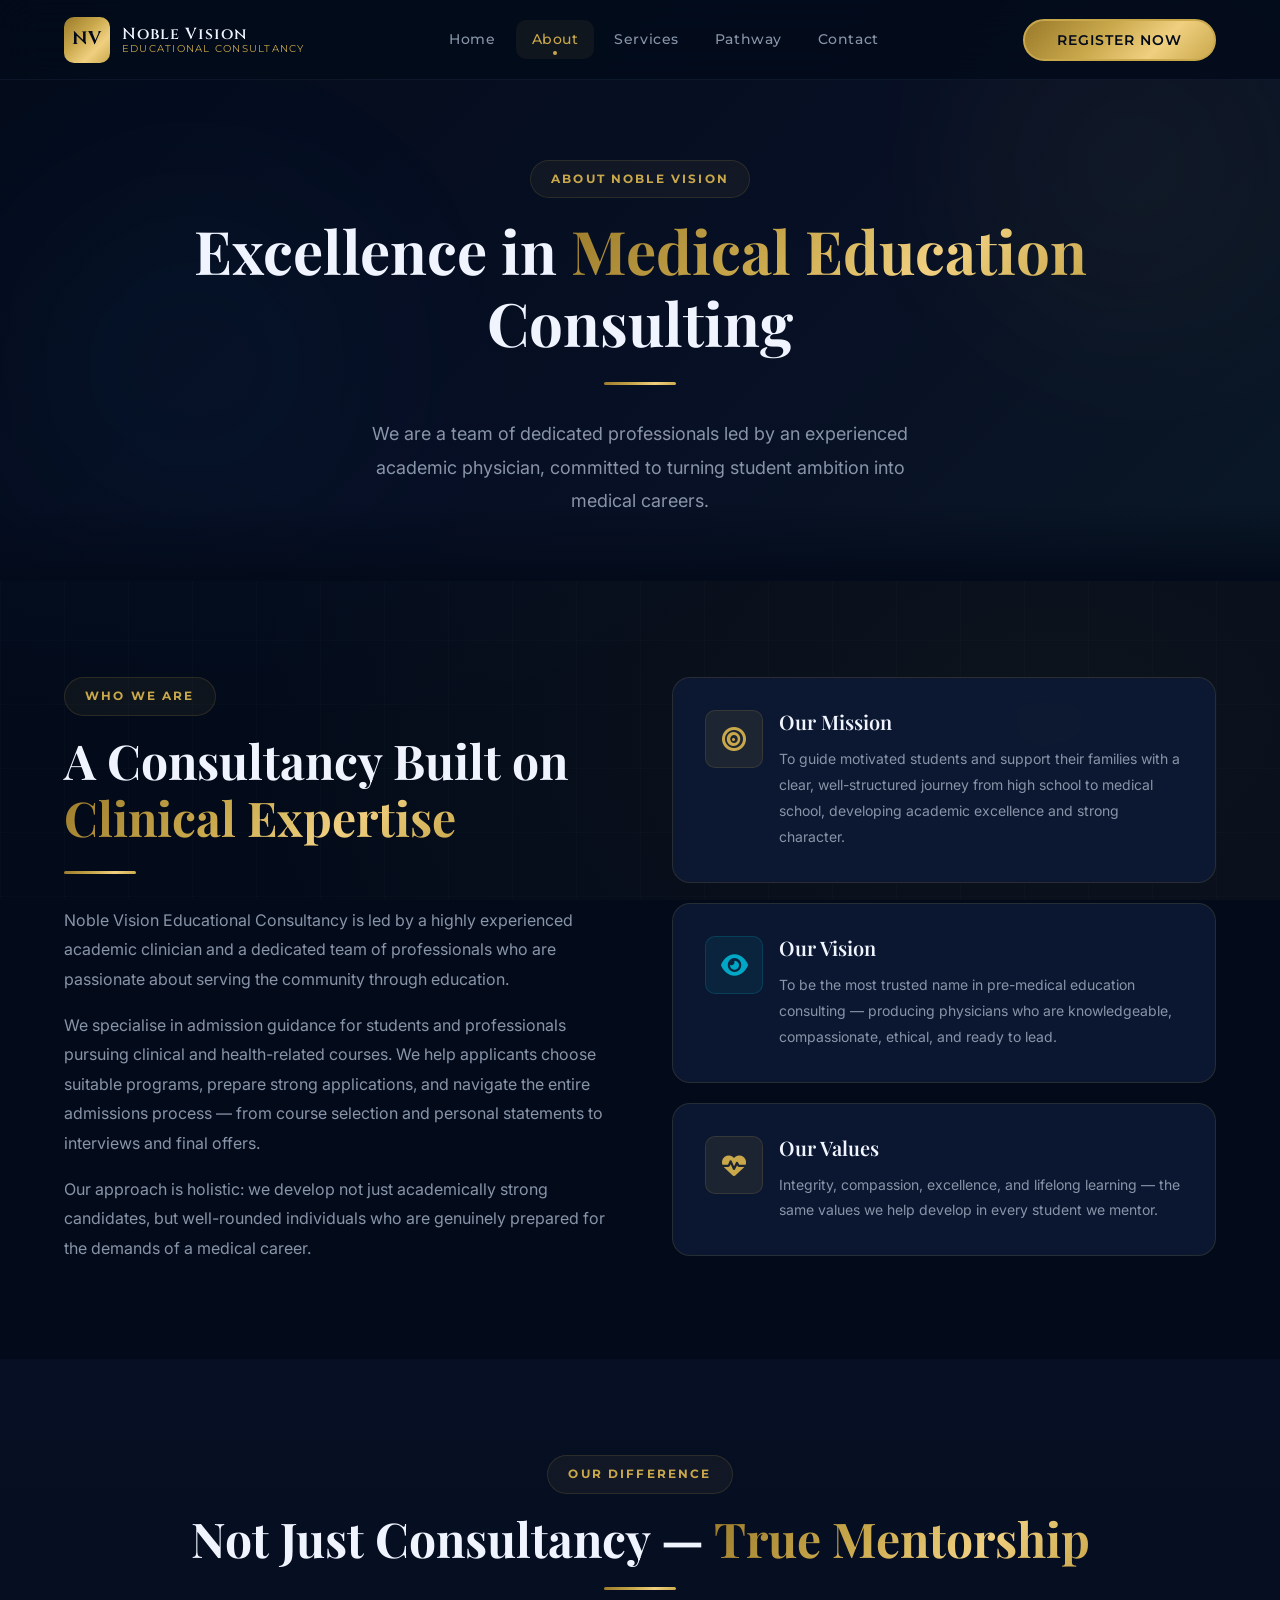
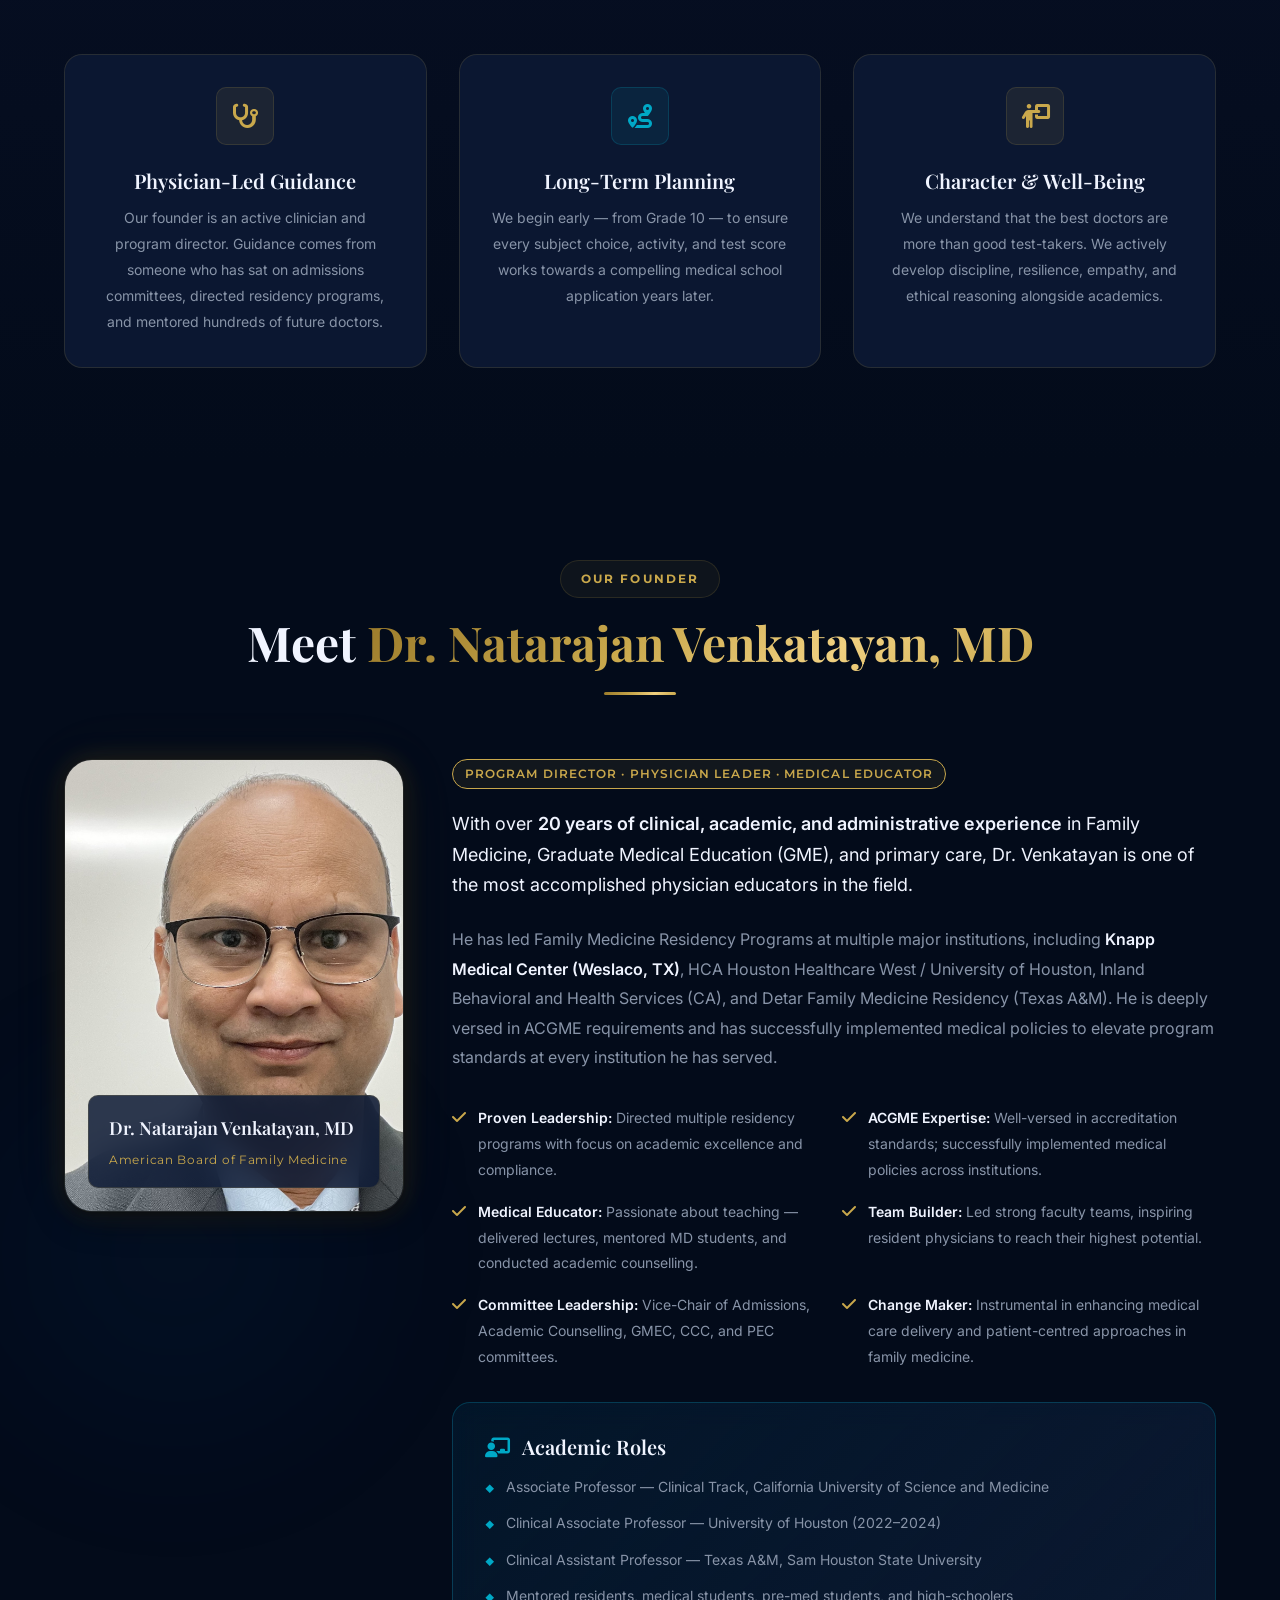
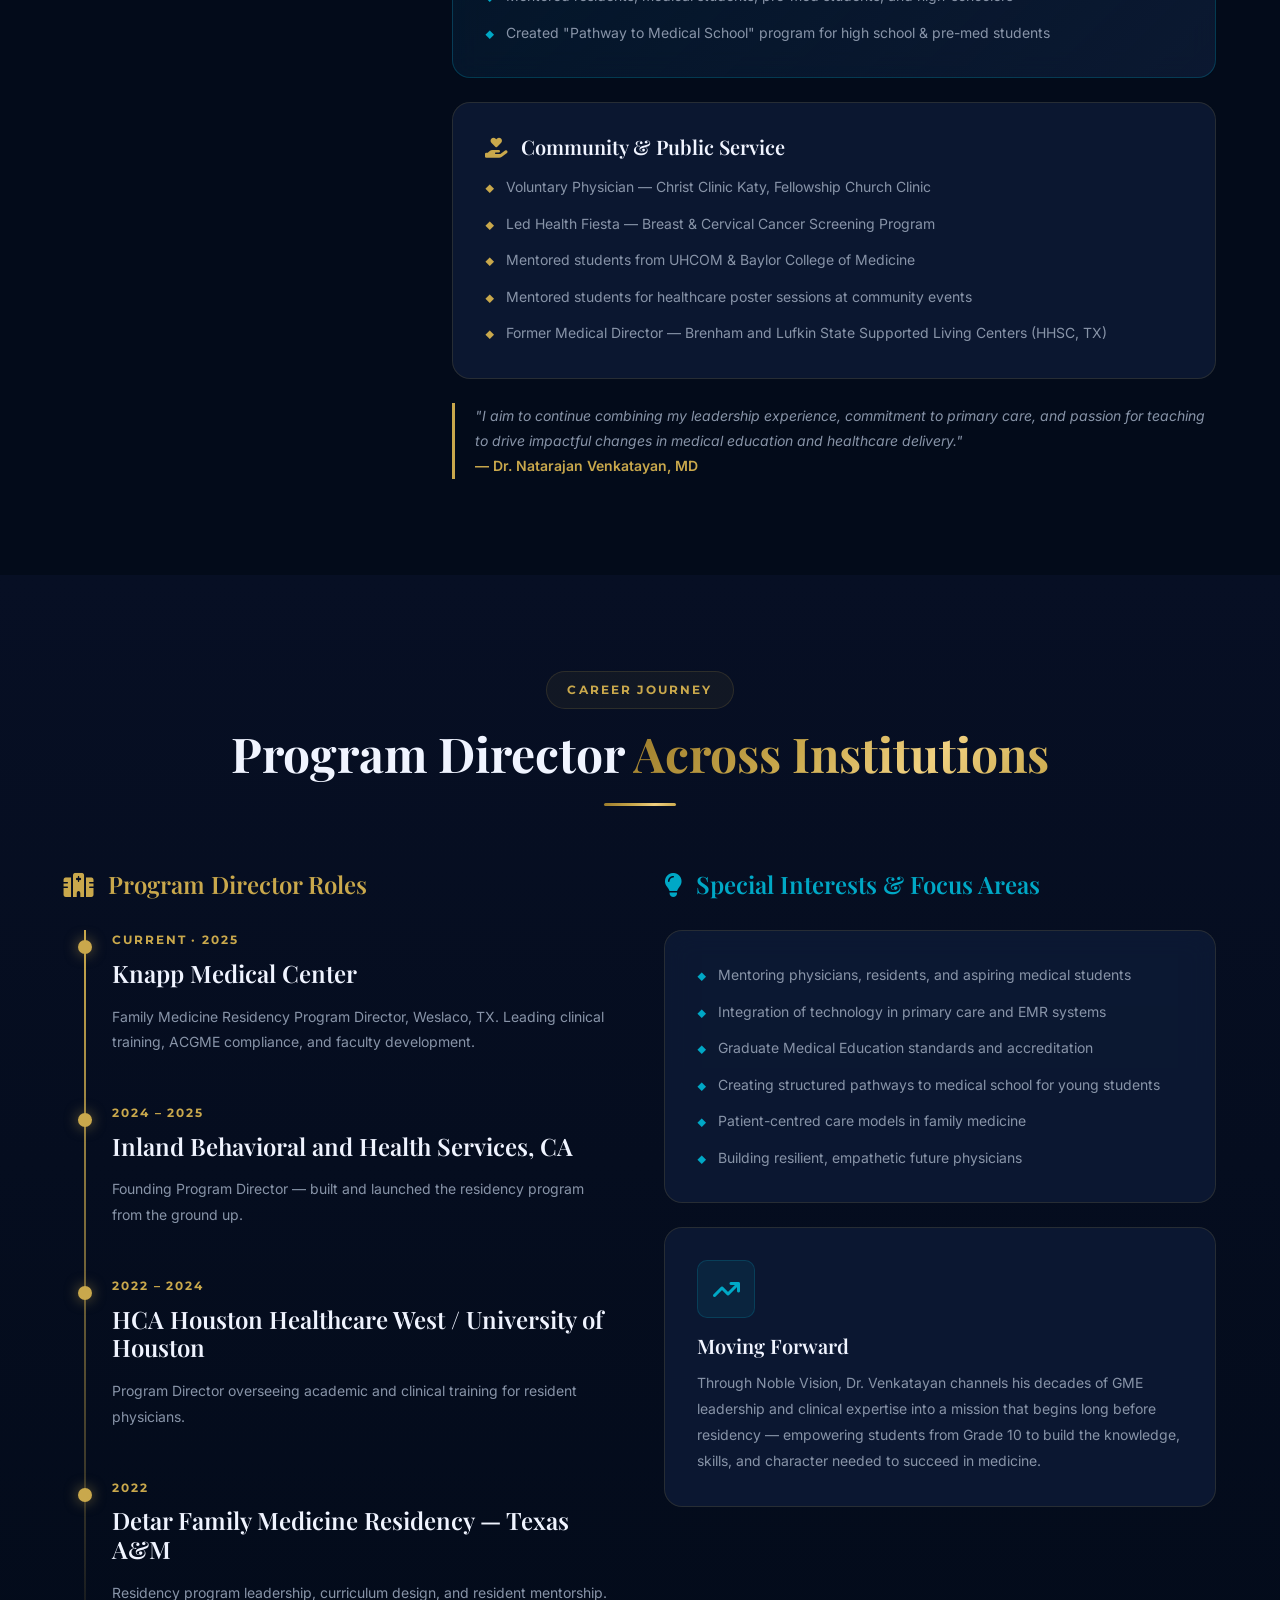
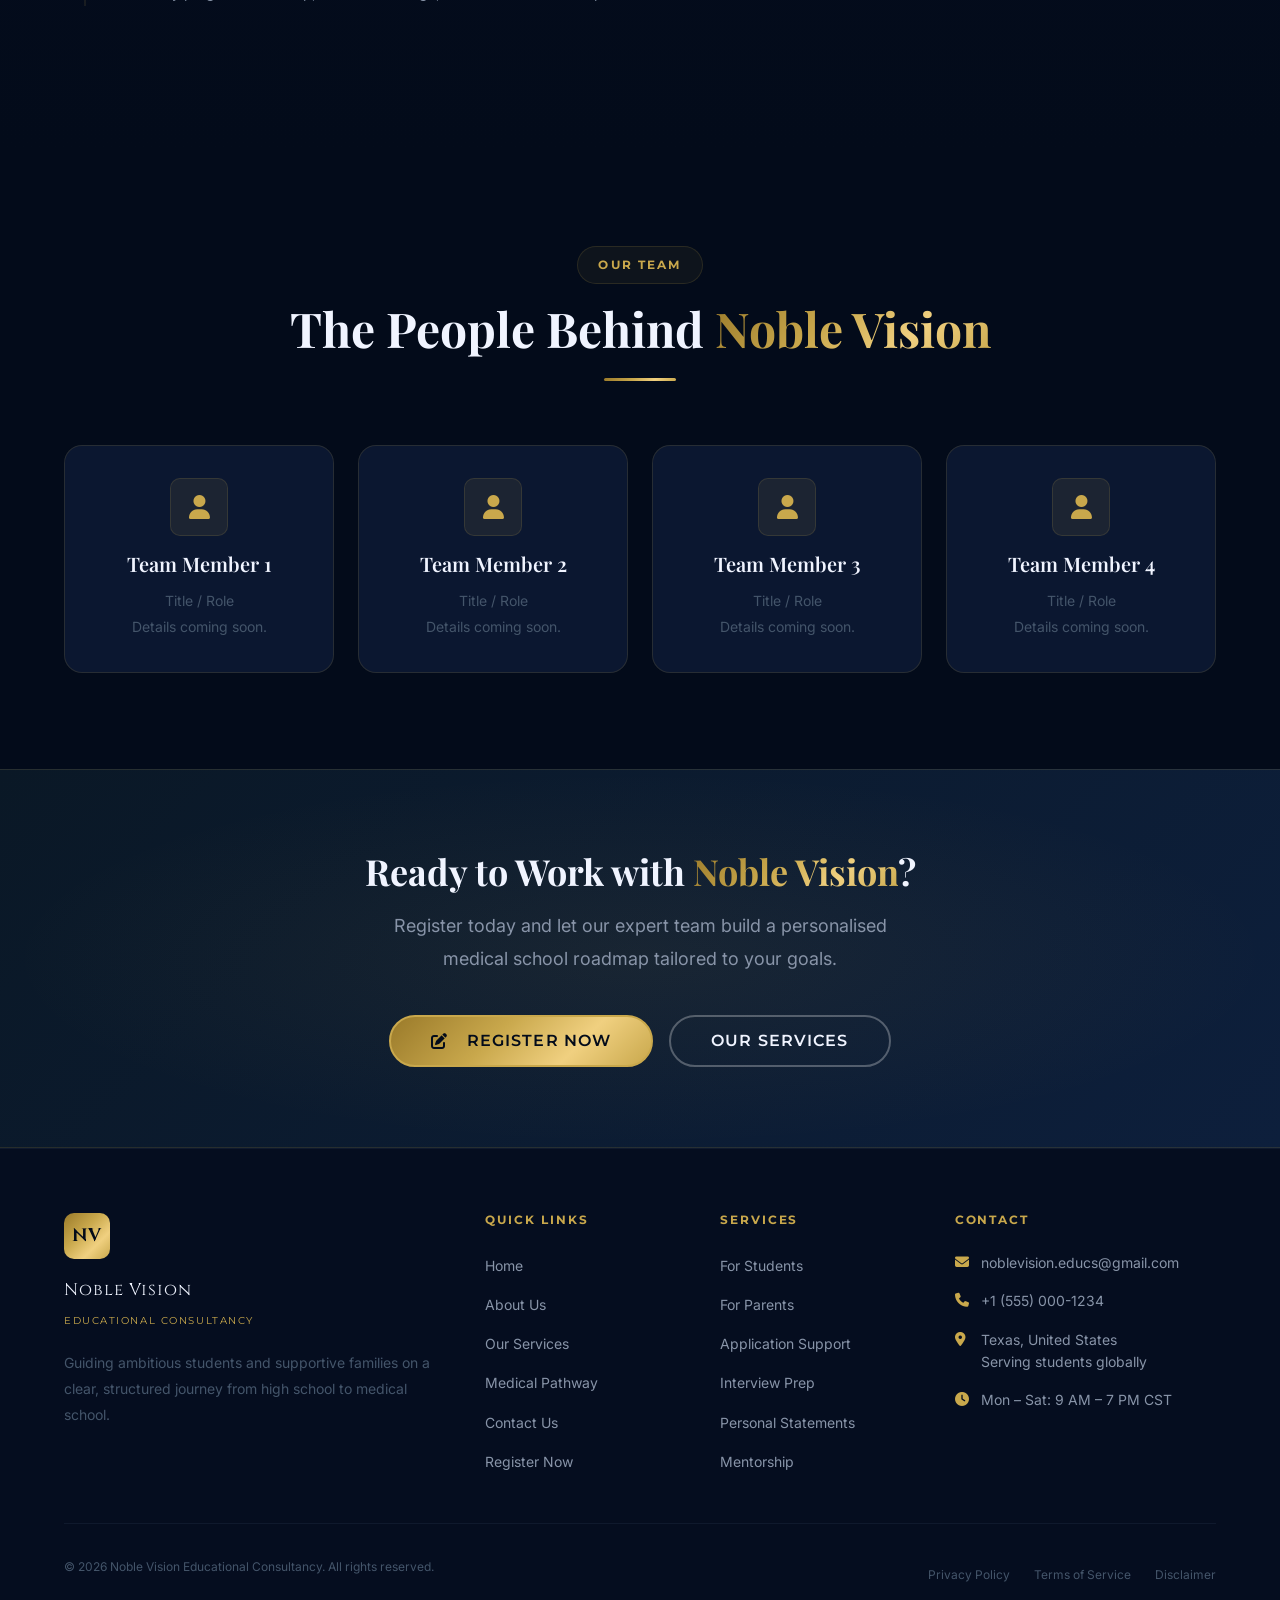
==== commit 6c75f6aa: "Fix founder image, hero image, email case, remove social media links" ====
--- a/about.html
+++ b/about.html
@@ -471,12 +471,7 @@
         <p style="font-family:var(--font-display); font-size:1.05rem; color:var(--color-text-primary); letter-spacing:0.06em; margin-bottom:0.25rem;">Noble Vision</p>
         <p style="font-family:var(--font-label); font-size:0.65rem; letter-spacing:0.15em; text-transform:uppercase; color:var(--color-gold); margin-bottom:0;">Educational Consultancy</p>
         <p class="footer-tagline">Guiding ambitious students and supportive families on a clear, structured journey from high school to medical school.</p>
-        <div class="footer-social">
-          <a href="#" class="social-link" aria-label="LinkedIn"><i class="fa-brands fa-linkedin-in"></i></a>
-          <a href="#" class="social-link" aria-label="Instagram"><i class="fa-brands fa-instagram"></i></a>
-          <a href="#" class="social-link" aria-label="Facebook"><i class="fa-brands fa-facebook-f"></i></a>
-          <a href="mailto:Noblevision.educs@gmail.com" class="social-link" aria-label="Email"><i class="fa-solid fa-envelope"></i></a>
-        </div>
+
       </div>
       <div class="footer-col">
         <h4 class="footer-col-title">Quick Links</h4>
@@ -502,7 +497,7 @@
       </div>
       <div class="footer-col">
         <h4 class="footer-col-title">Contact</h4>
-        <div class="footer-contact-item"><i class="fa-solid fa-envelope footer-contact-icon"></i><span>Noblevision.educs@gmail.com</span></div>
+        <div class="footer-contact-item"><i class="fa-solid fa-envelope footer-contact-icon"></i><span>noblevision.educs@gmail.com</span></div>
         <div class="footer-contact-item"><i class="fa-solid fa-phone footer-contact-icon"></i><span>+1 (555) 000-1234</span></div>
         <div class="footer-contact-item"><i class="fa-solid fa-location-dot footer-contact-icon"></i><span>Texas, United States<br>Serving students globally</span></div>
         <div class="footer-contact-item"><i class="fa-solid fa-clock footer-contact-icon"></i><span>Mon – Sat: 9 AM – 7 PM CST</span></div>
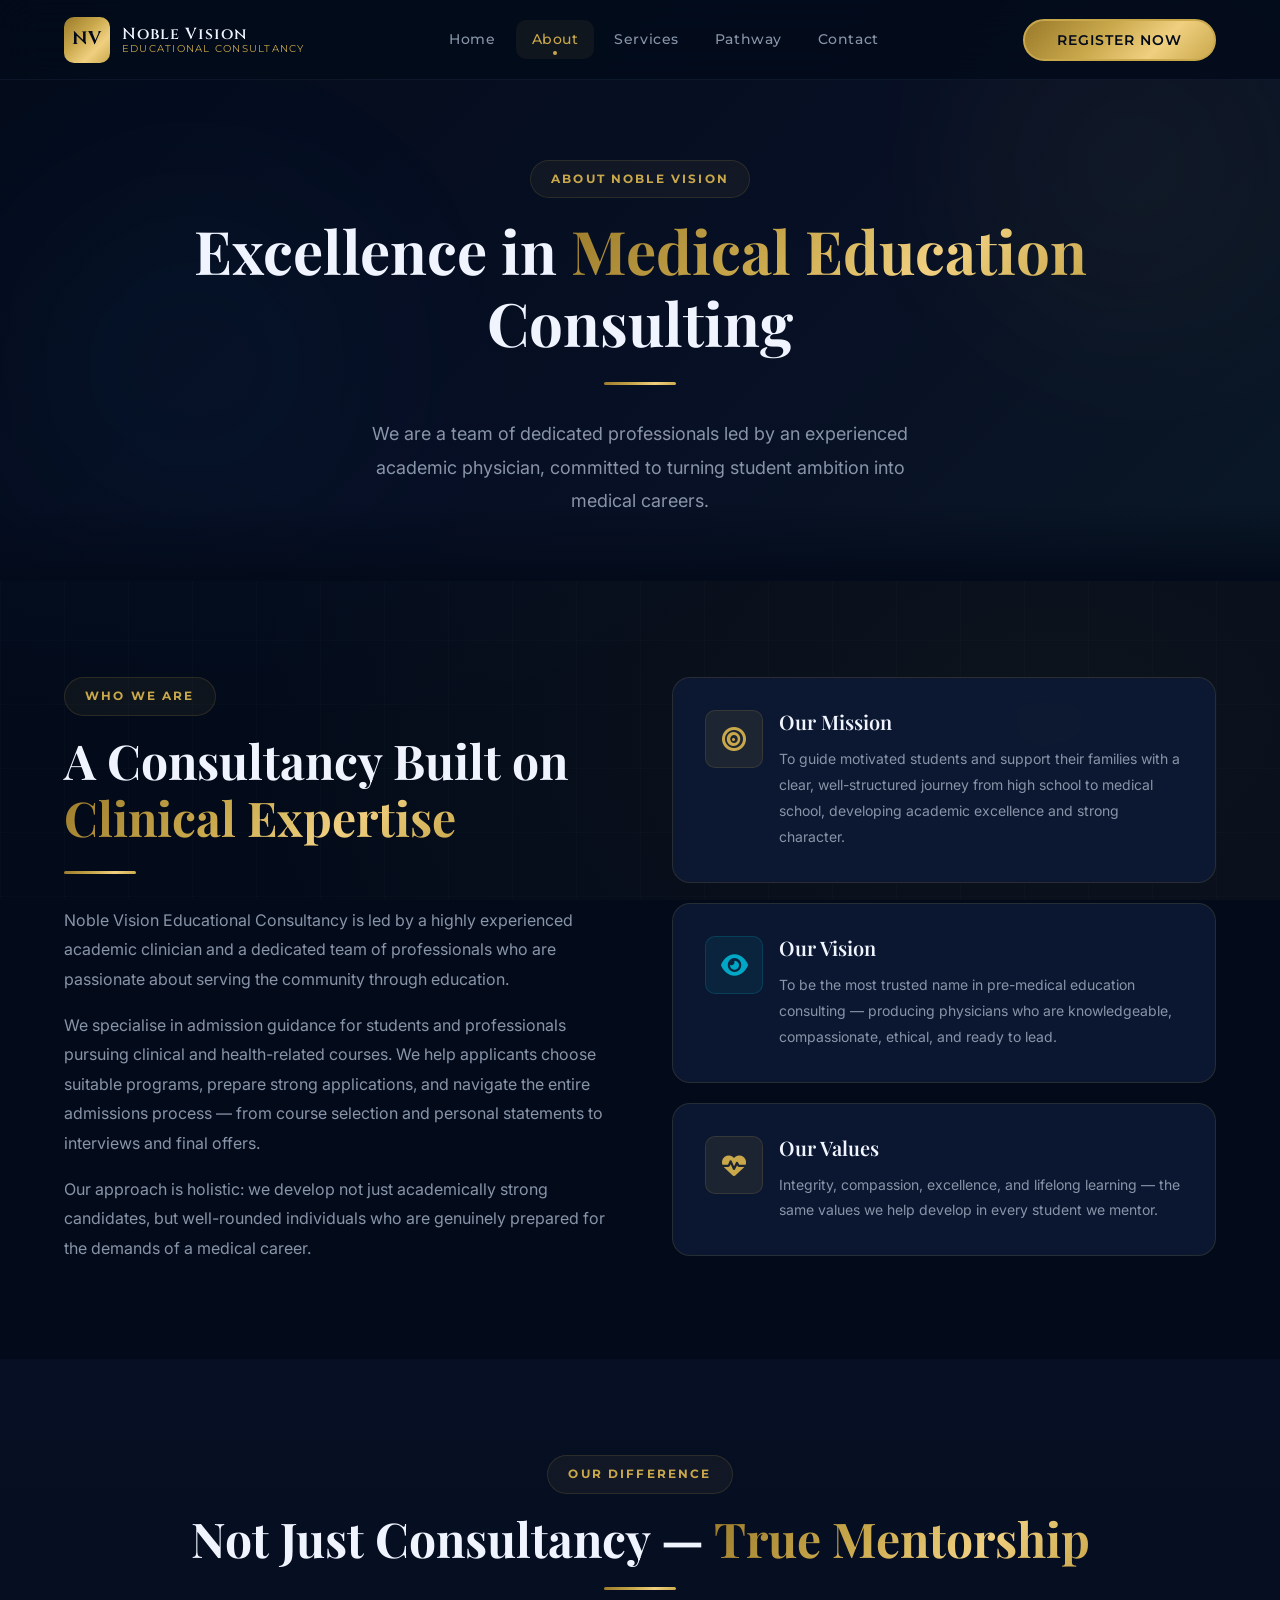
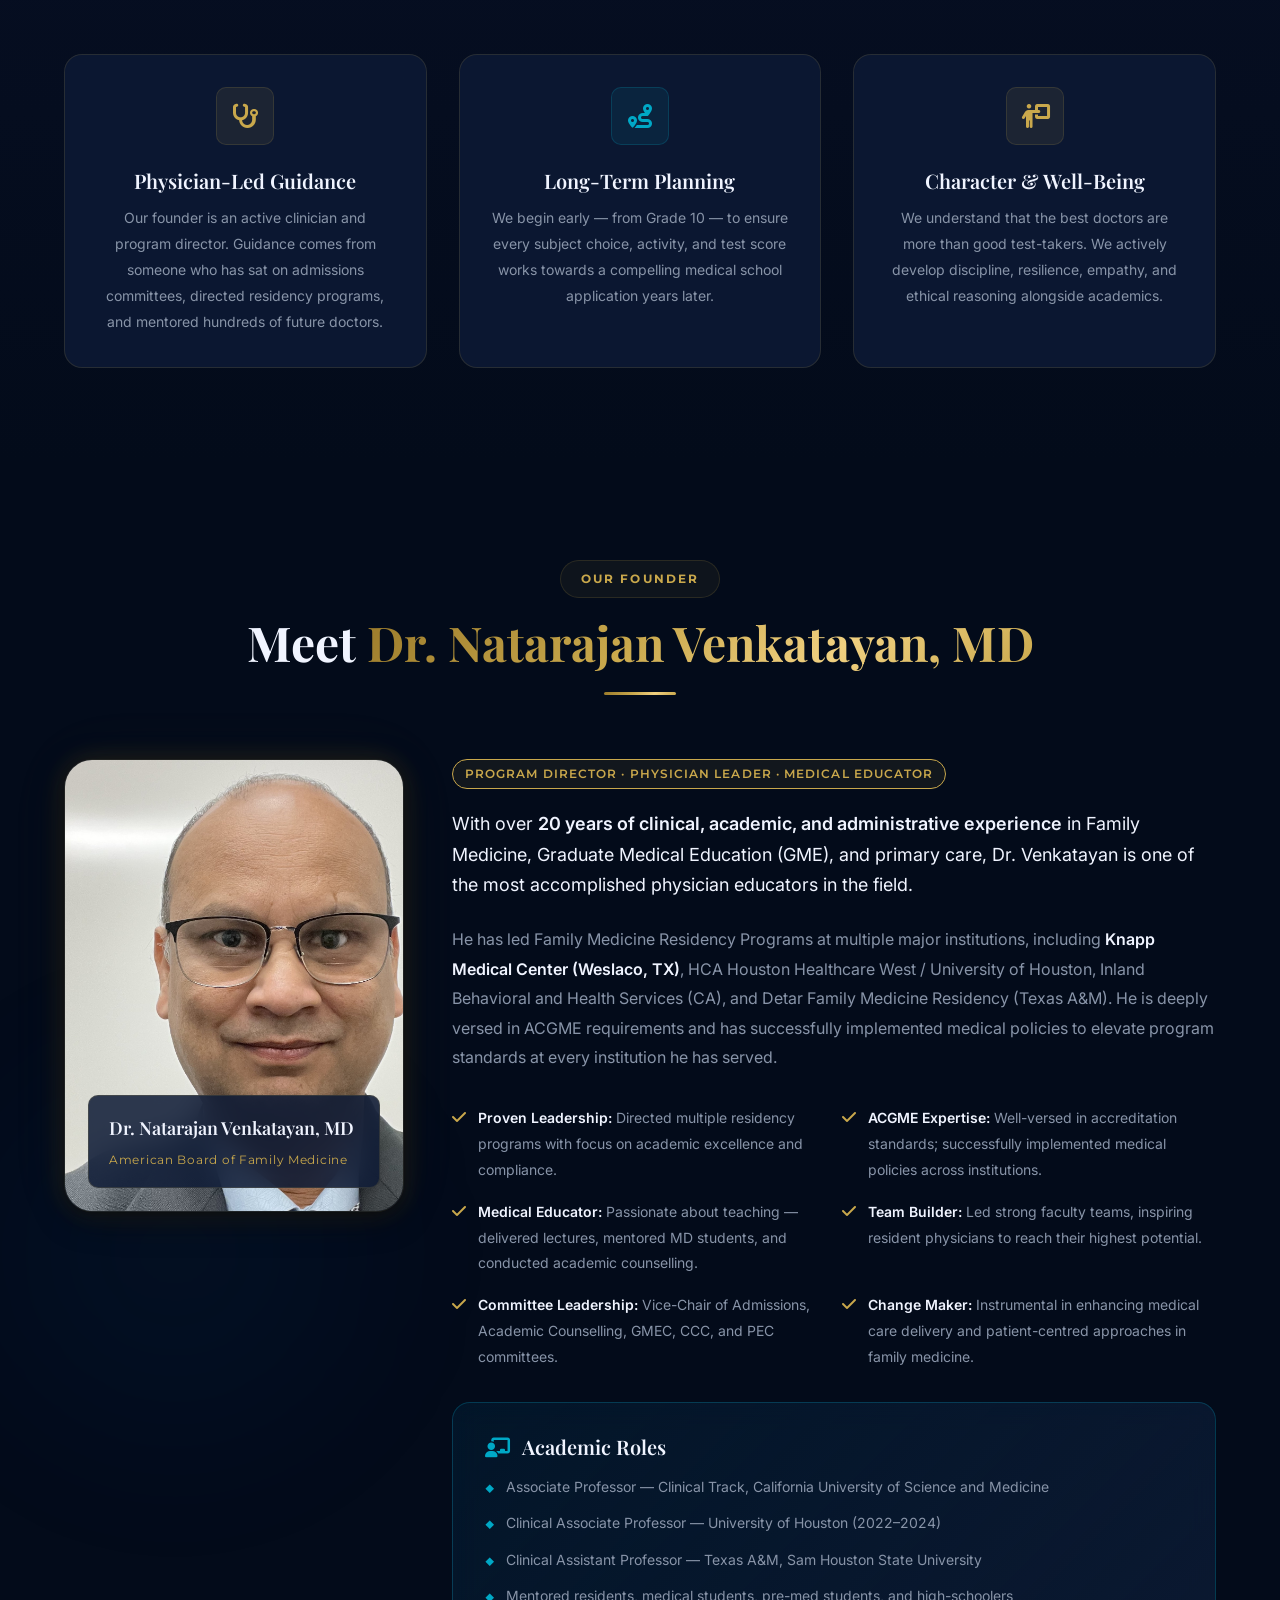
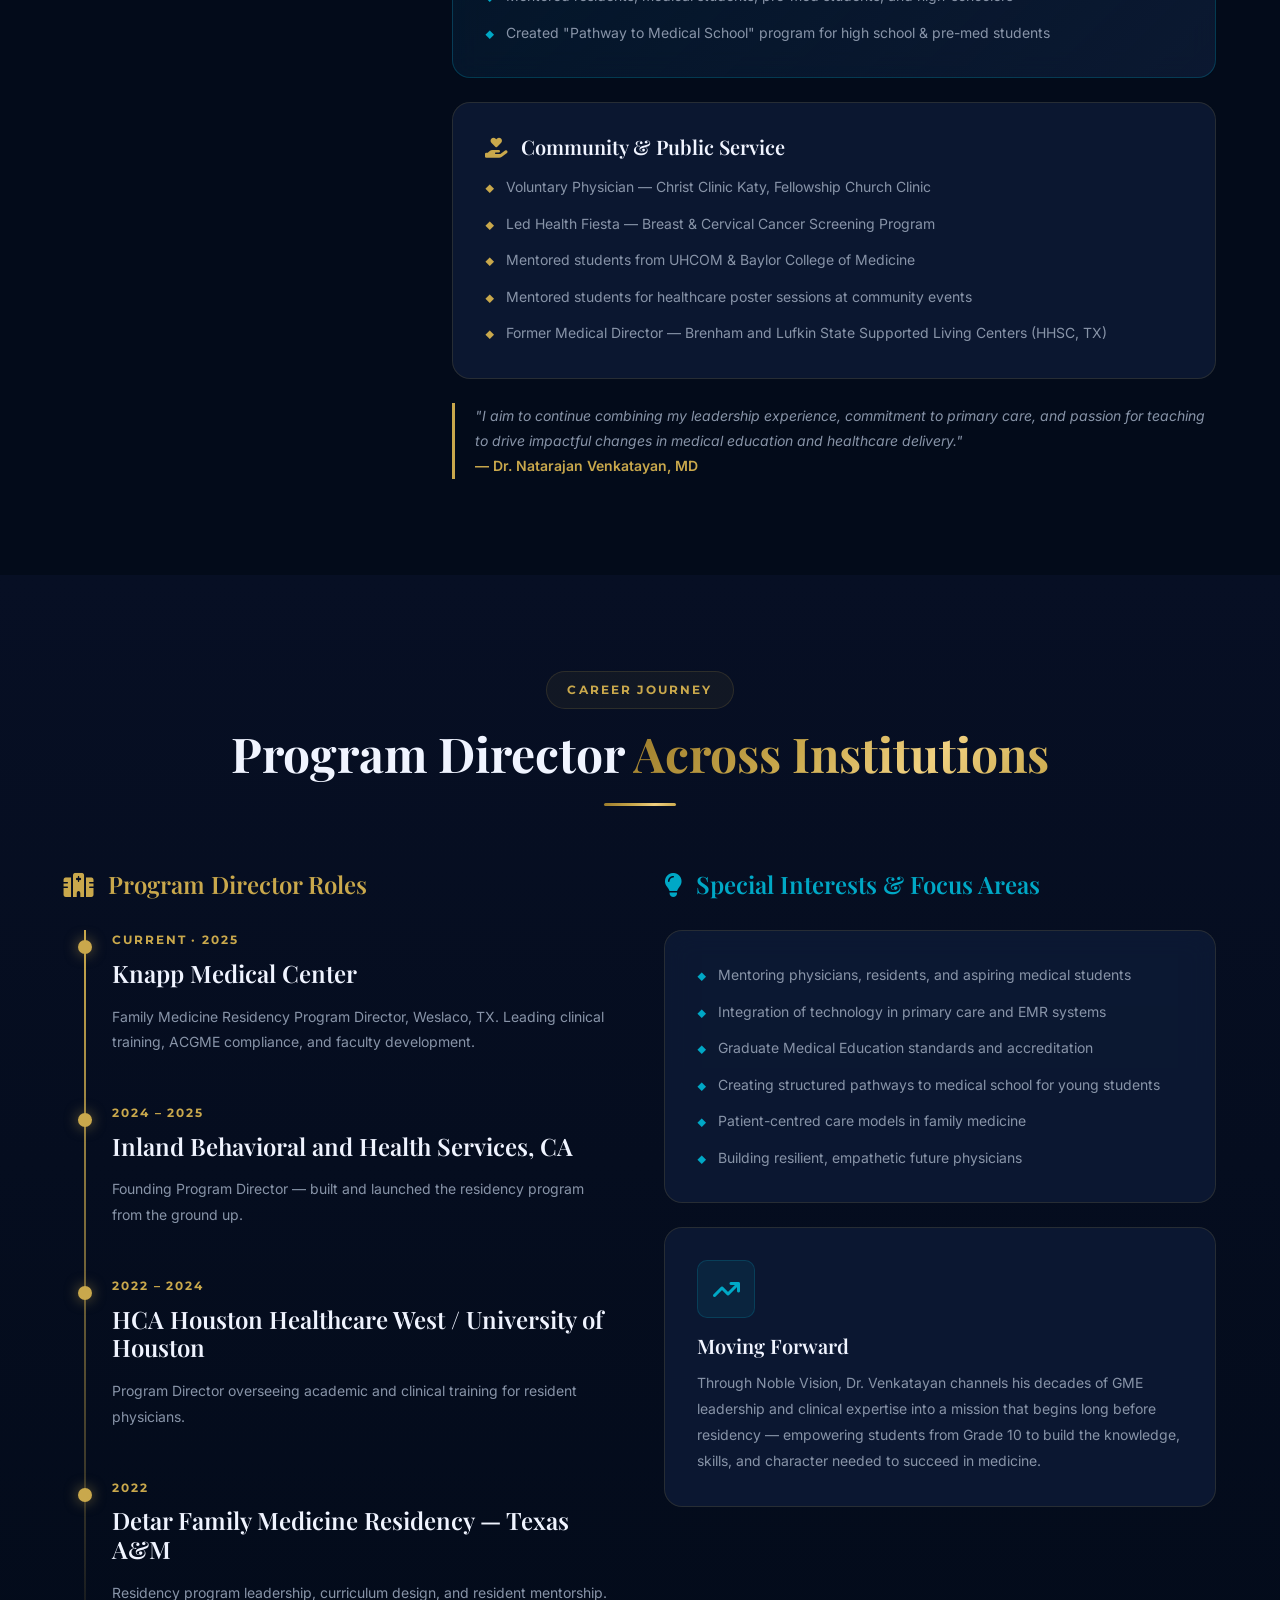
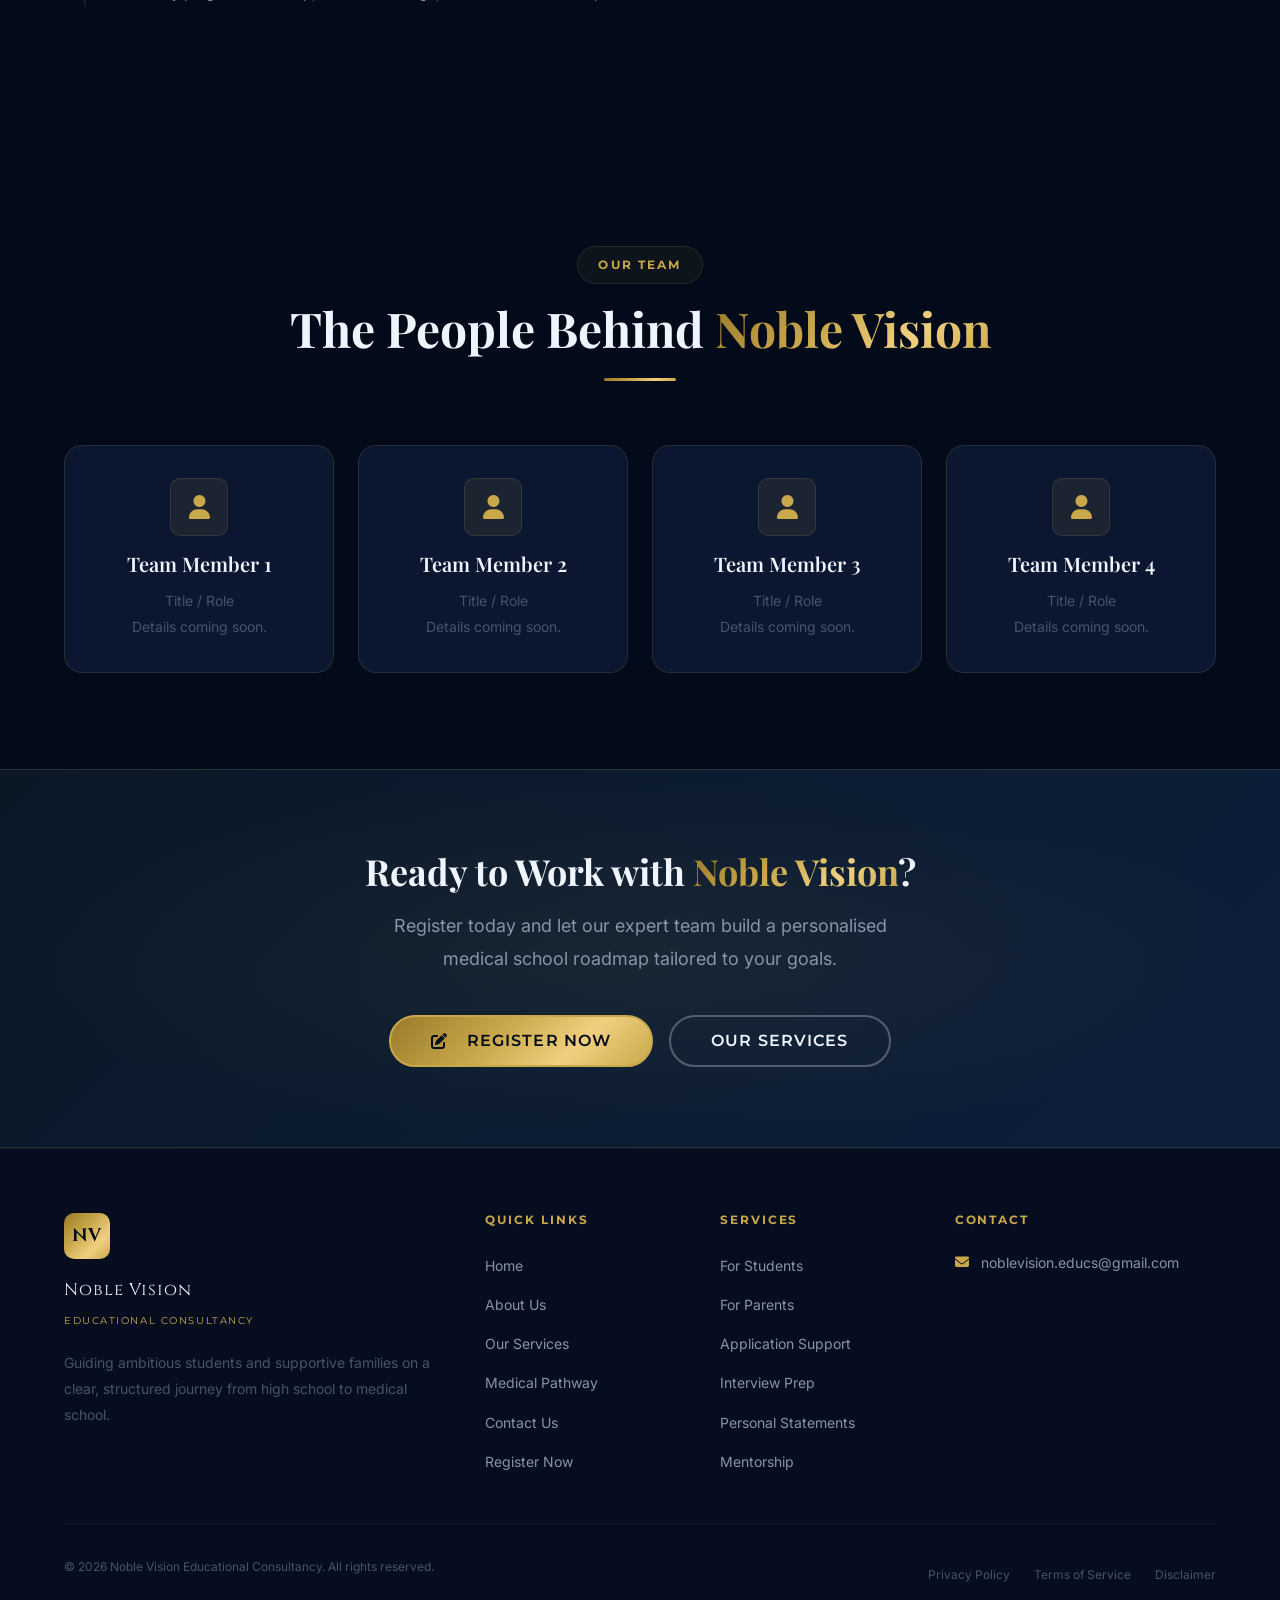
==== commit 4e1109b3: "Hero illustration, center email card, remove phone/location/hours from all footers, remove social li" ====
--- a/about.html
+++ b/about.html
@@ -498,9 +498,6 @@
       <div class="footer-col">
         <h4 class="footer-col-title">Contact</h4>
         <div class="footer-contact-item"><i class="fa-solid fa-envelope footer-contact-icon"></i><span>noblevision.educs@gmail.com</span></div>
-        <div class="footer-contact-item"><i class="fa-solid fa-phone footer-contact-icon"></i><span>+1 (555) 000-1234</span></div>
-        <div class="footer-contact-item"><i class="fa-solid fa-location-dot footer-contact-icon"></i><span>Texas, United States<br>Serving students globally</span></div>
-        <div class="footer-contact-item"><i class="fa-solid fa-clock footer-contact-icon"></i><span>Mon – Sat: 9 AM – 7 PM CST</span></div>
       </div>
     </div>
     <div class="footer-bottom">
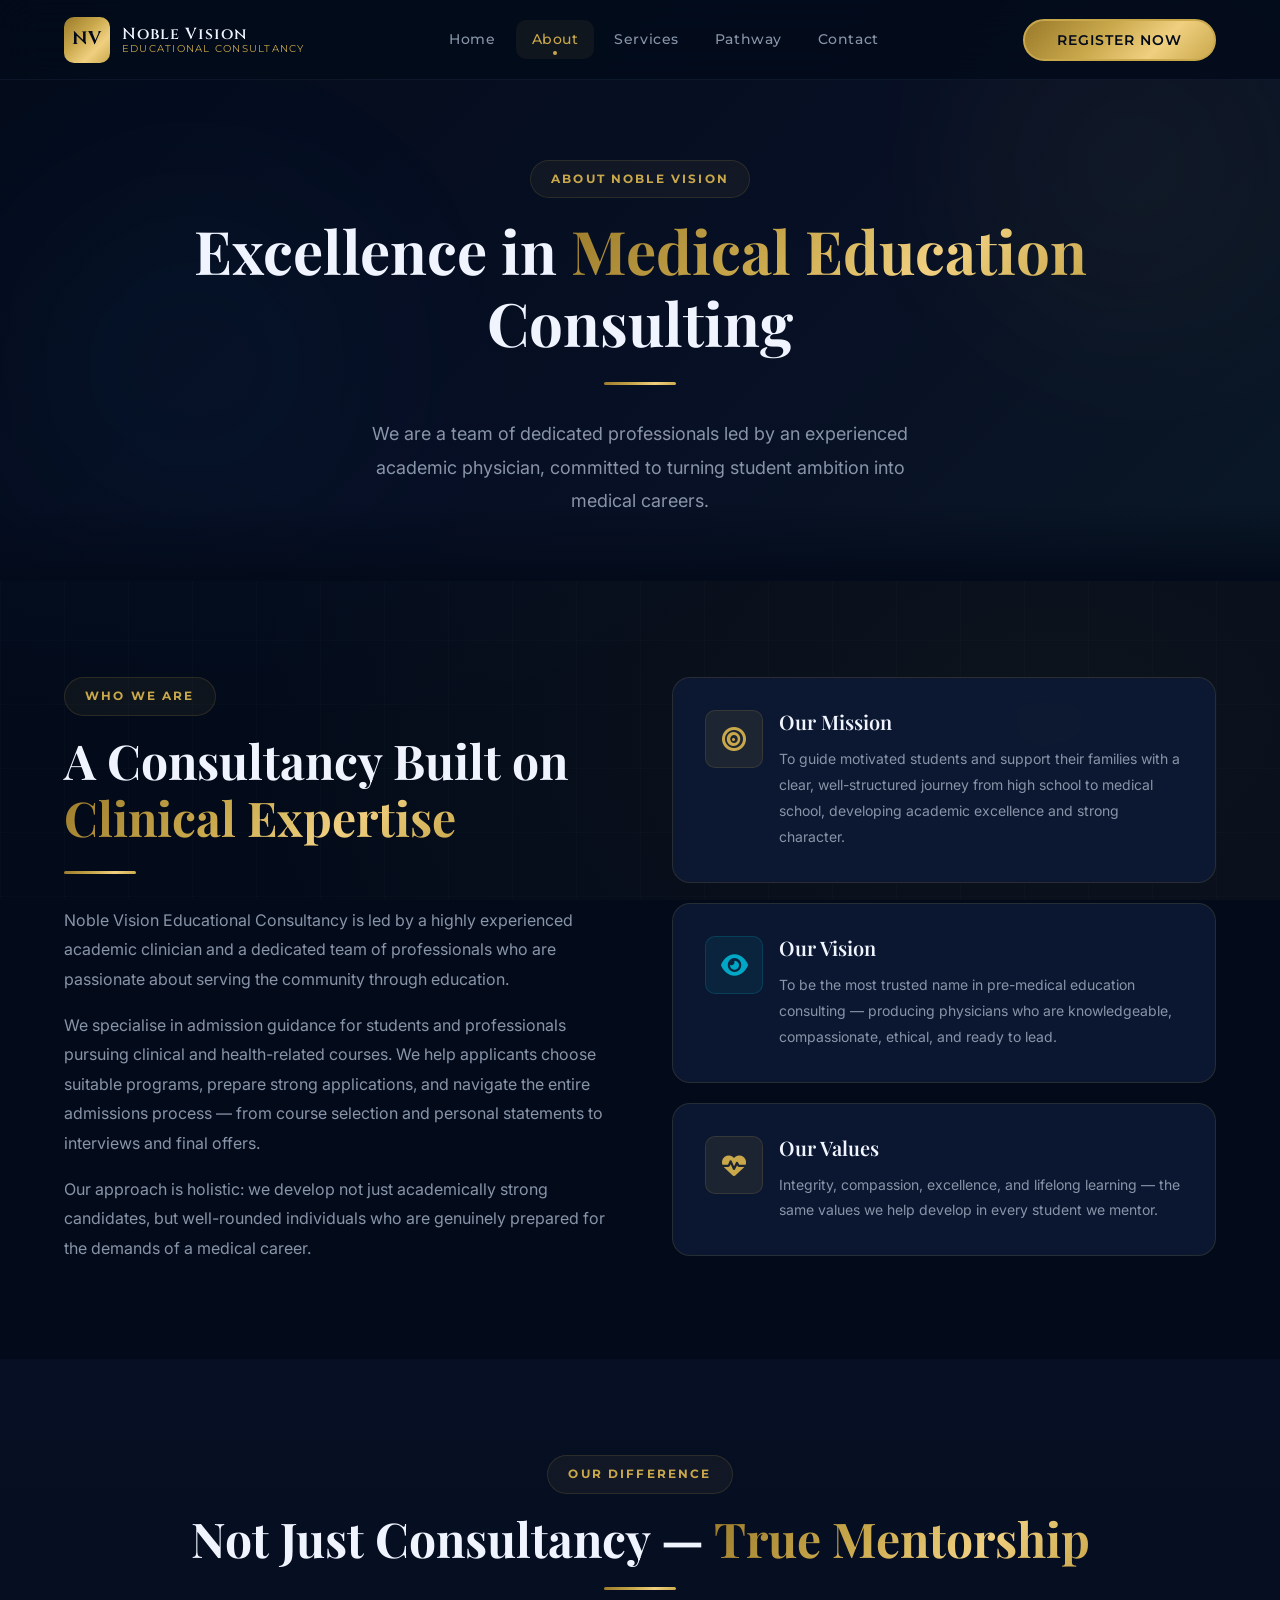
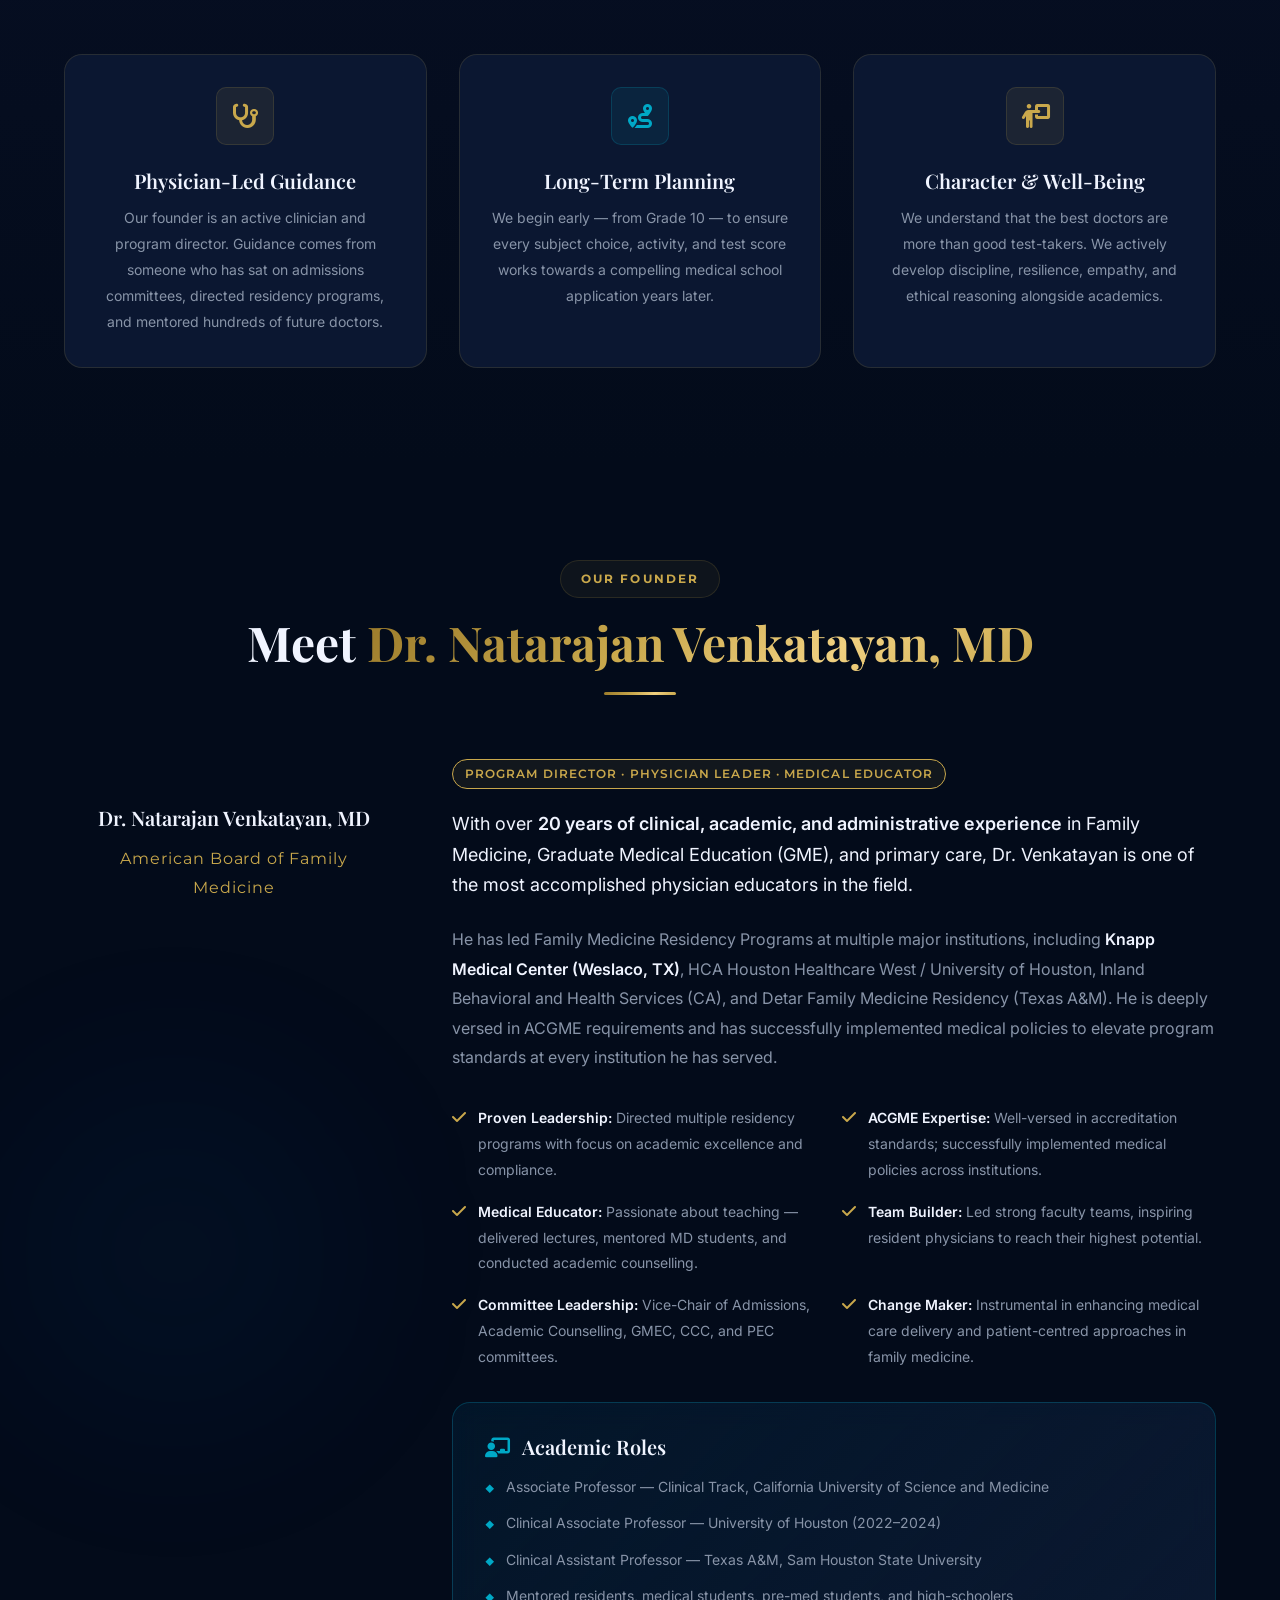
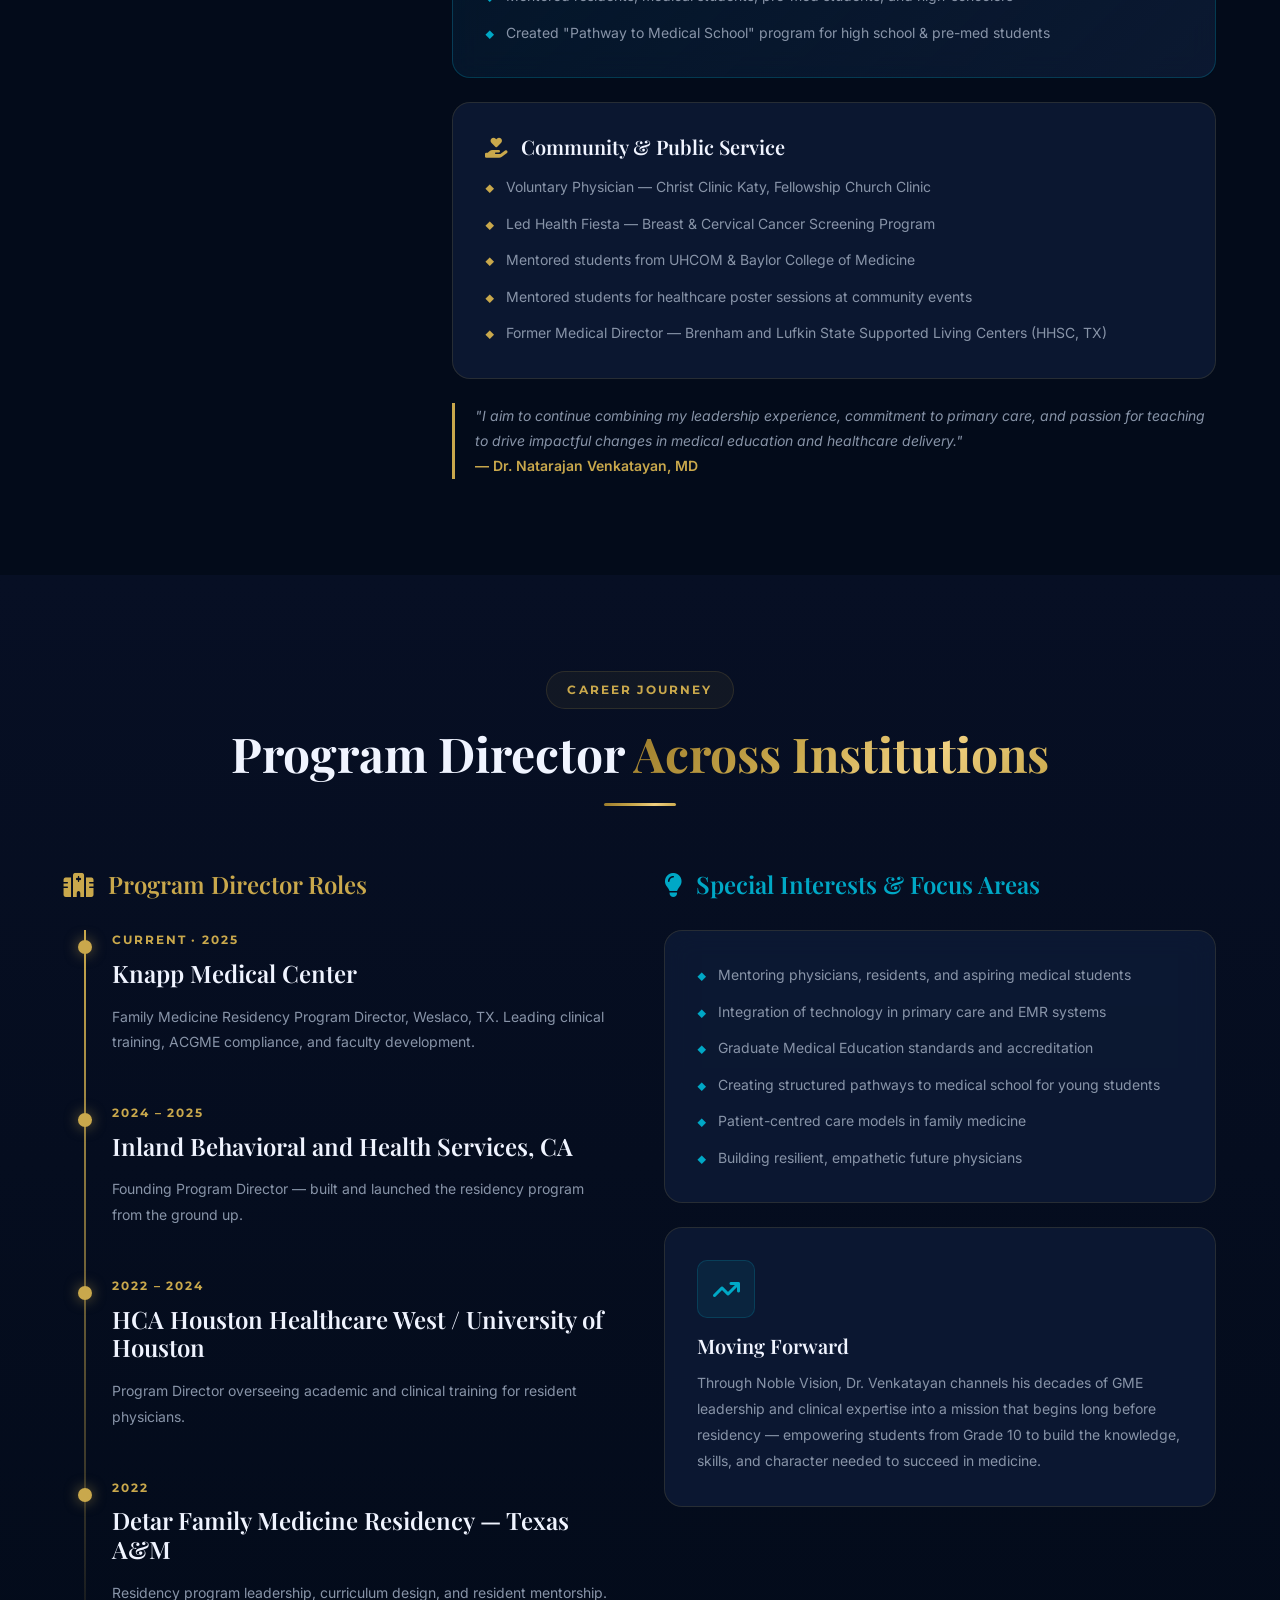
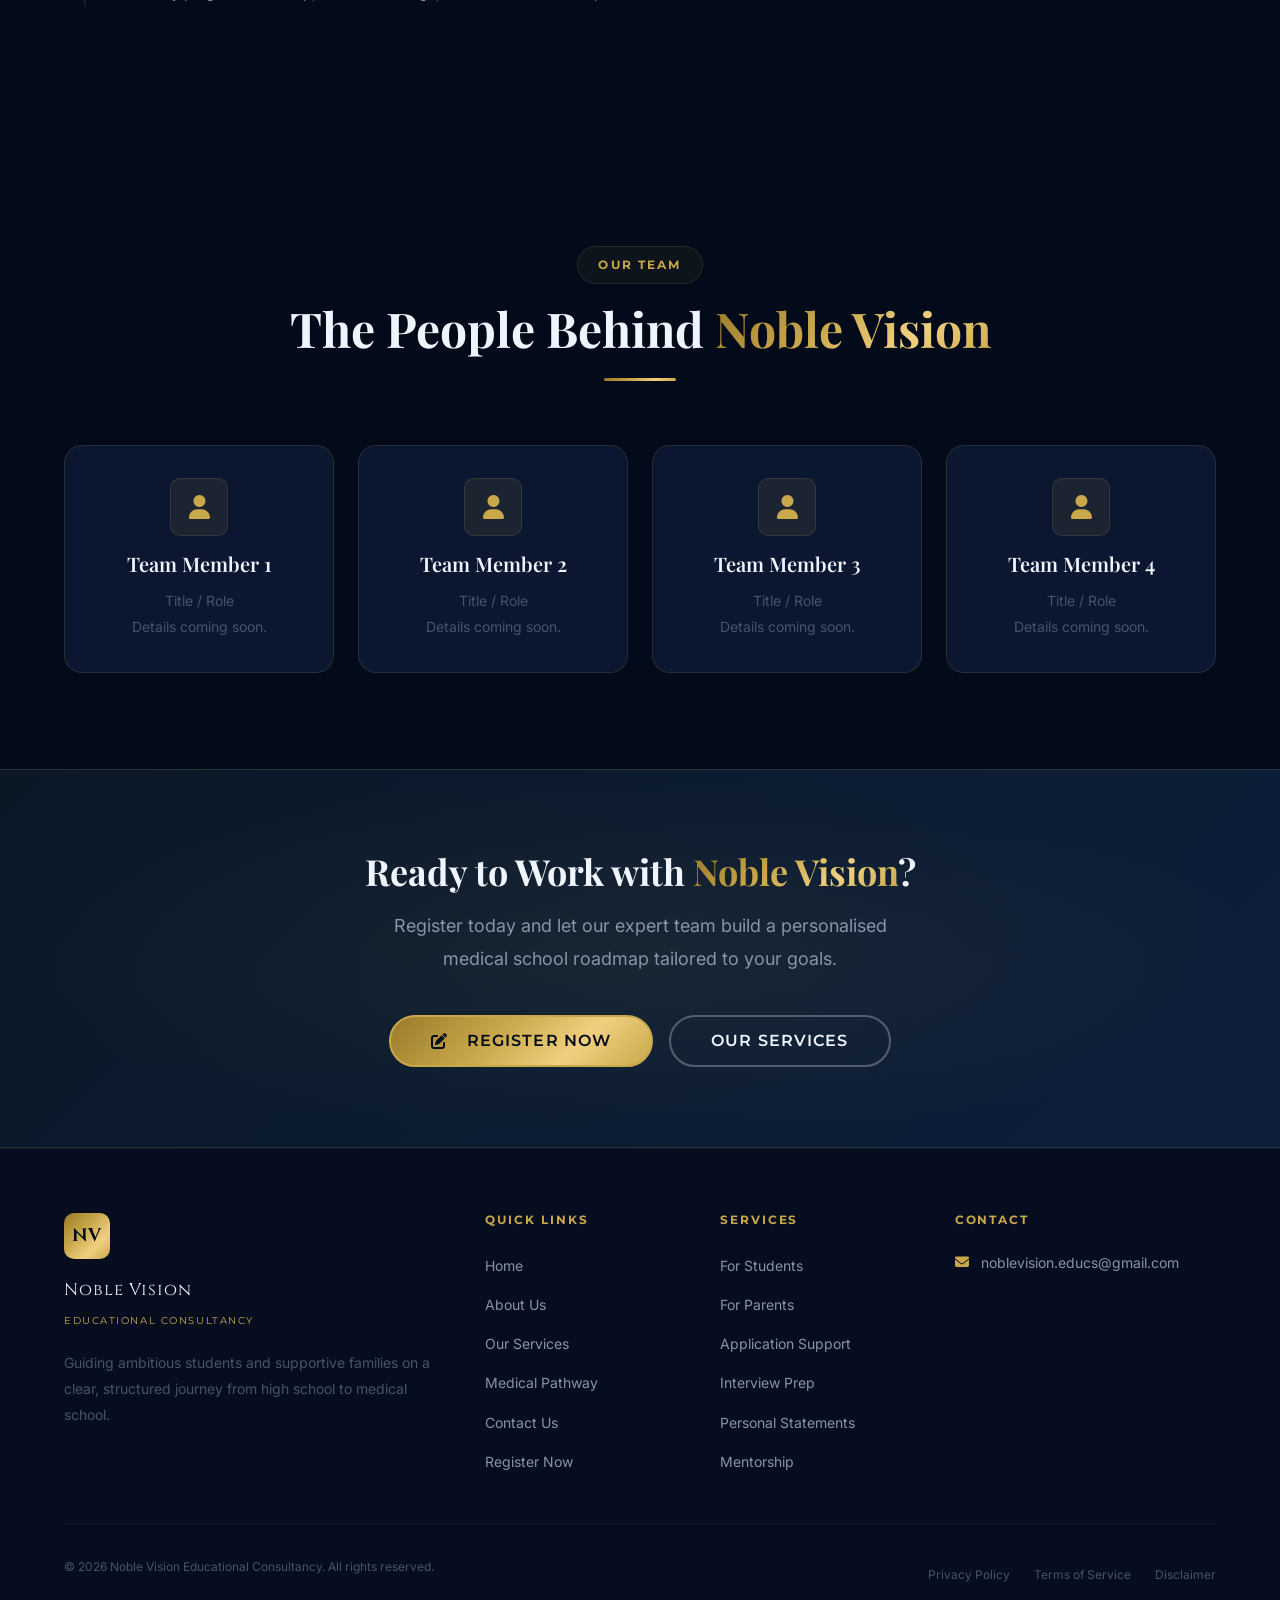
==== commit 32325e6b: "Add files via upload" ====
--- a/about.html
+++ b/about.html
@@ -195,16 +195,11 @@
       <!-- Founder Card Layout -->
       <div class="founder-card fade-in">
 
-        <!-- Photo -->
-        <div class="founder-image-wrap">
-          <img
-            src="IMG-2202-face.jpg"
-            alt="Dr. Natarajan Venkatayan MD — Founder, Noble Vision"
-            class="founder-image"
-          />
-          <div class="founder-credentials">
-            <p class="founder-credentials__name">Dr. Natarajan Venkatayan, MD</p>
-            <p class="founder-credentials__title">American Board of Family Medicine</p>
+        <!-- Credentials (photo removed) -->
+        <div class="founder-image-wrap" style="display:flex; align-items:center; justify-content:center; padding:var(--space-10) var(--space-8);">
+          <div style="text-align:center;">
+            <p class="founder-credentials__name" style="font-size:var(--text-xl); margin-bottom:var(--space-2);">Dr. Natarajan Venkatayan, MD</p>
+            <p class="founder-credentials__title" style="font-size:var(--text-base);">American Board of Family Medicine</p>
           </div>
         </div>
 
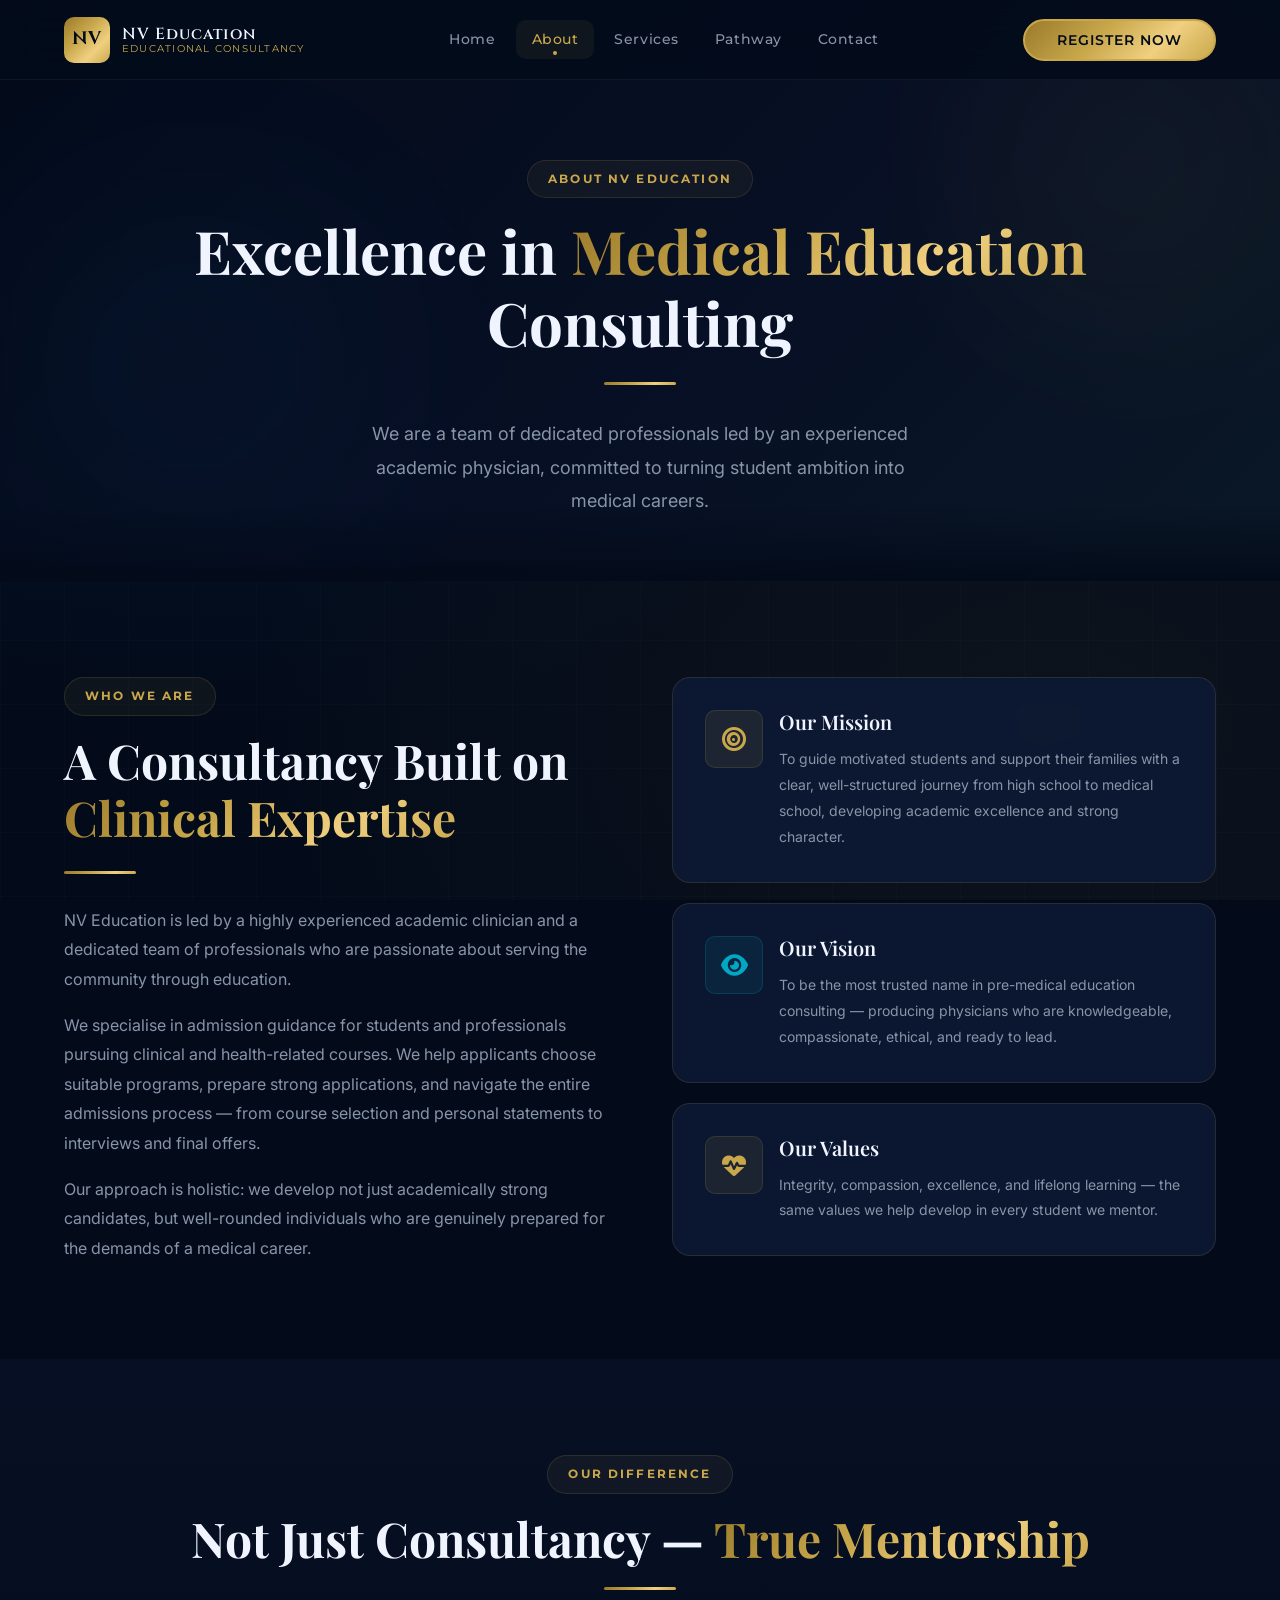
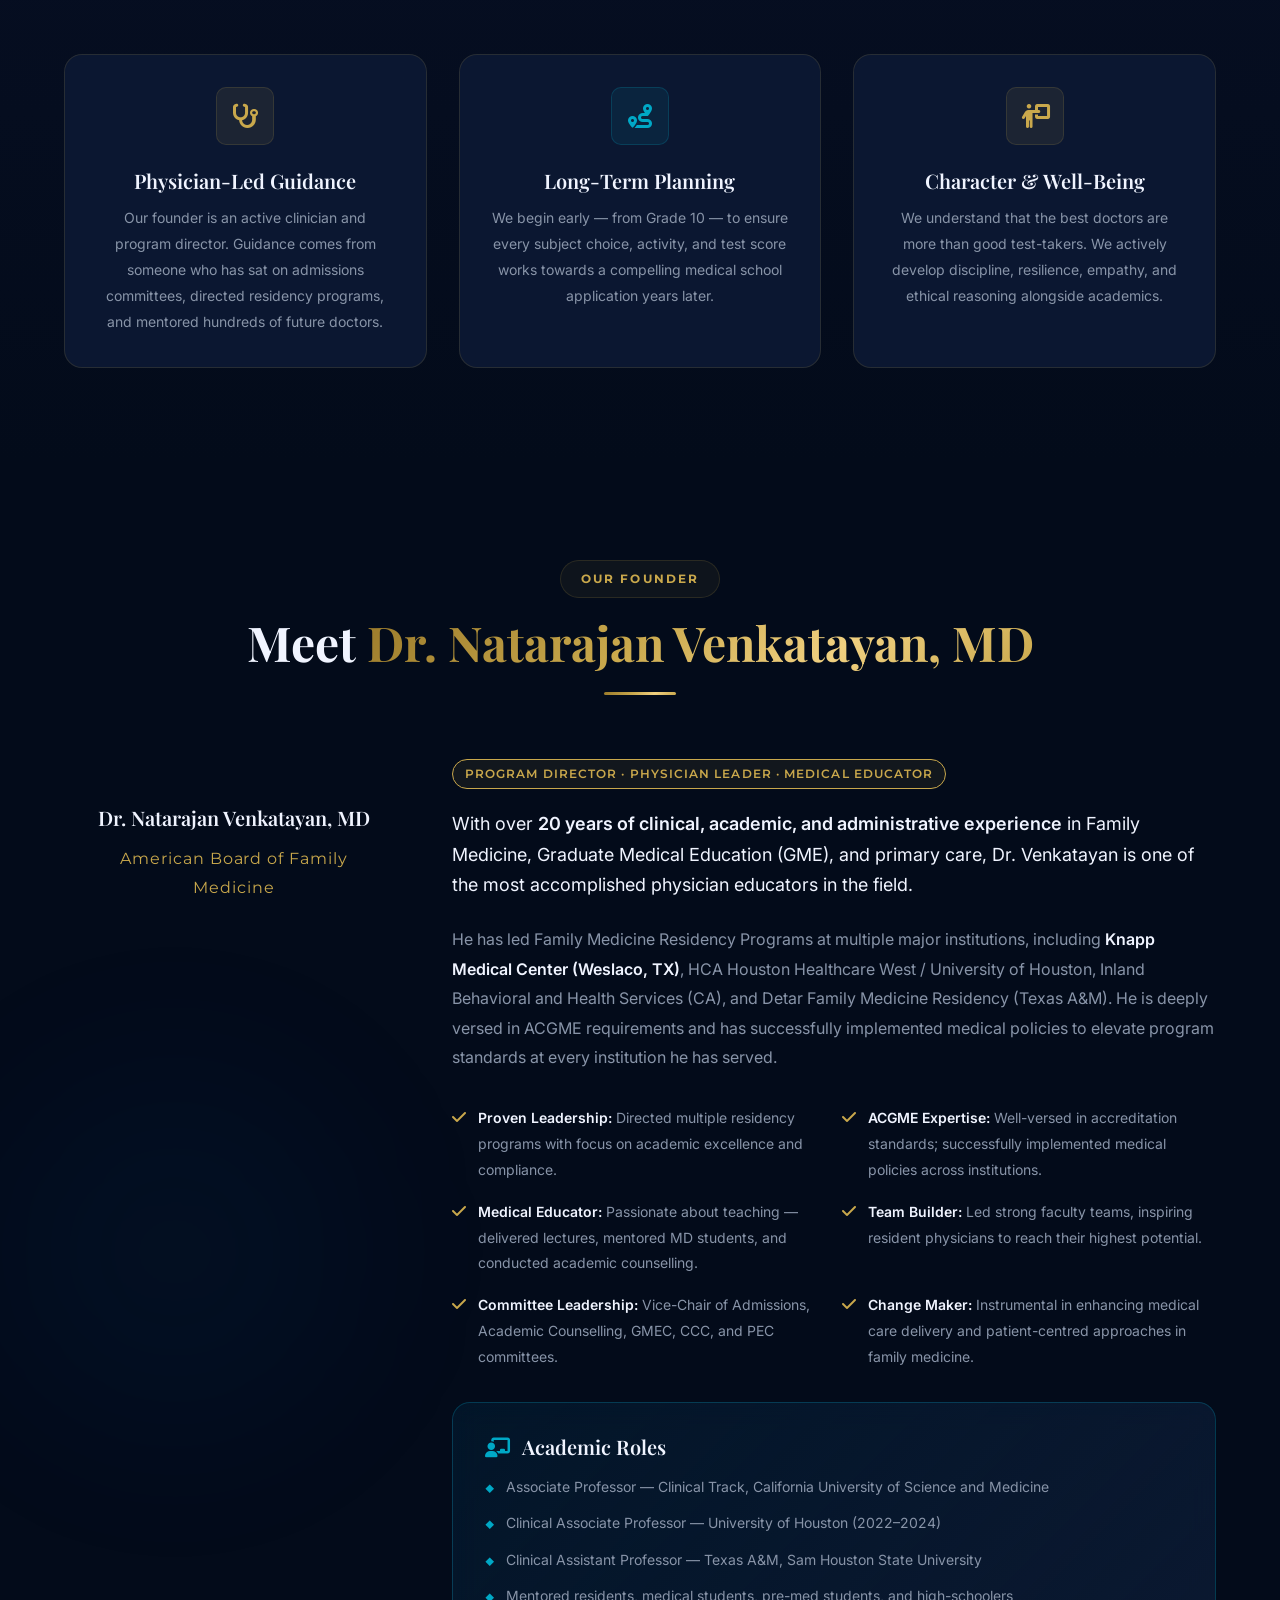
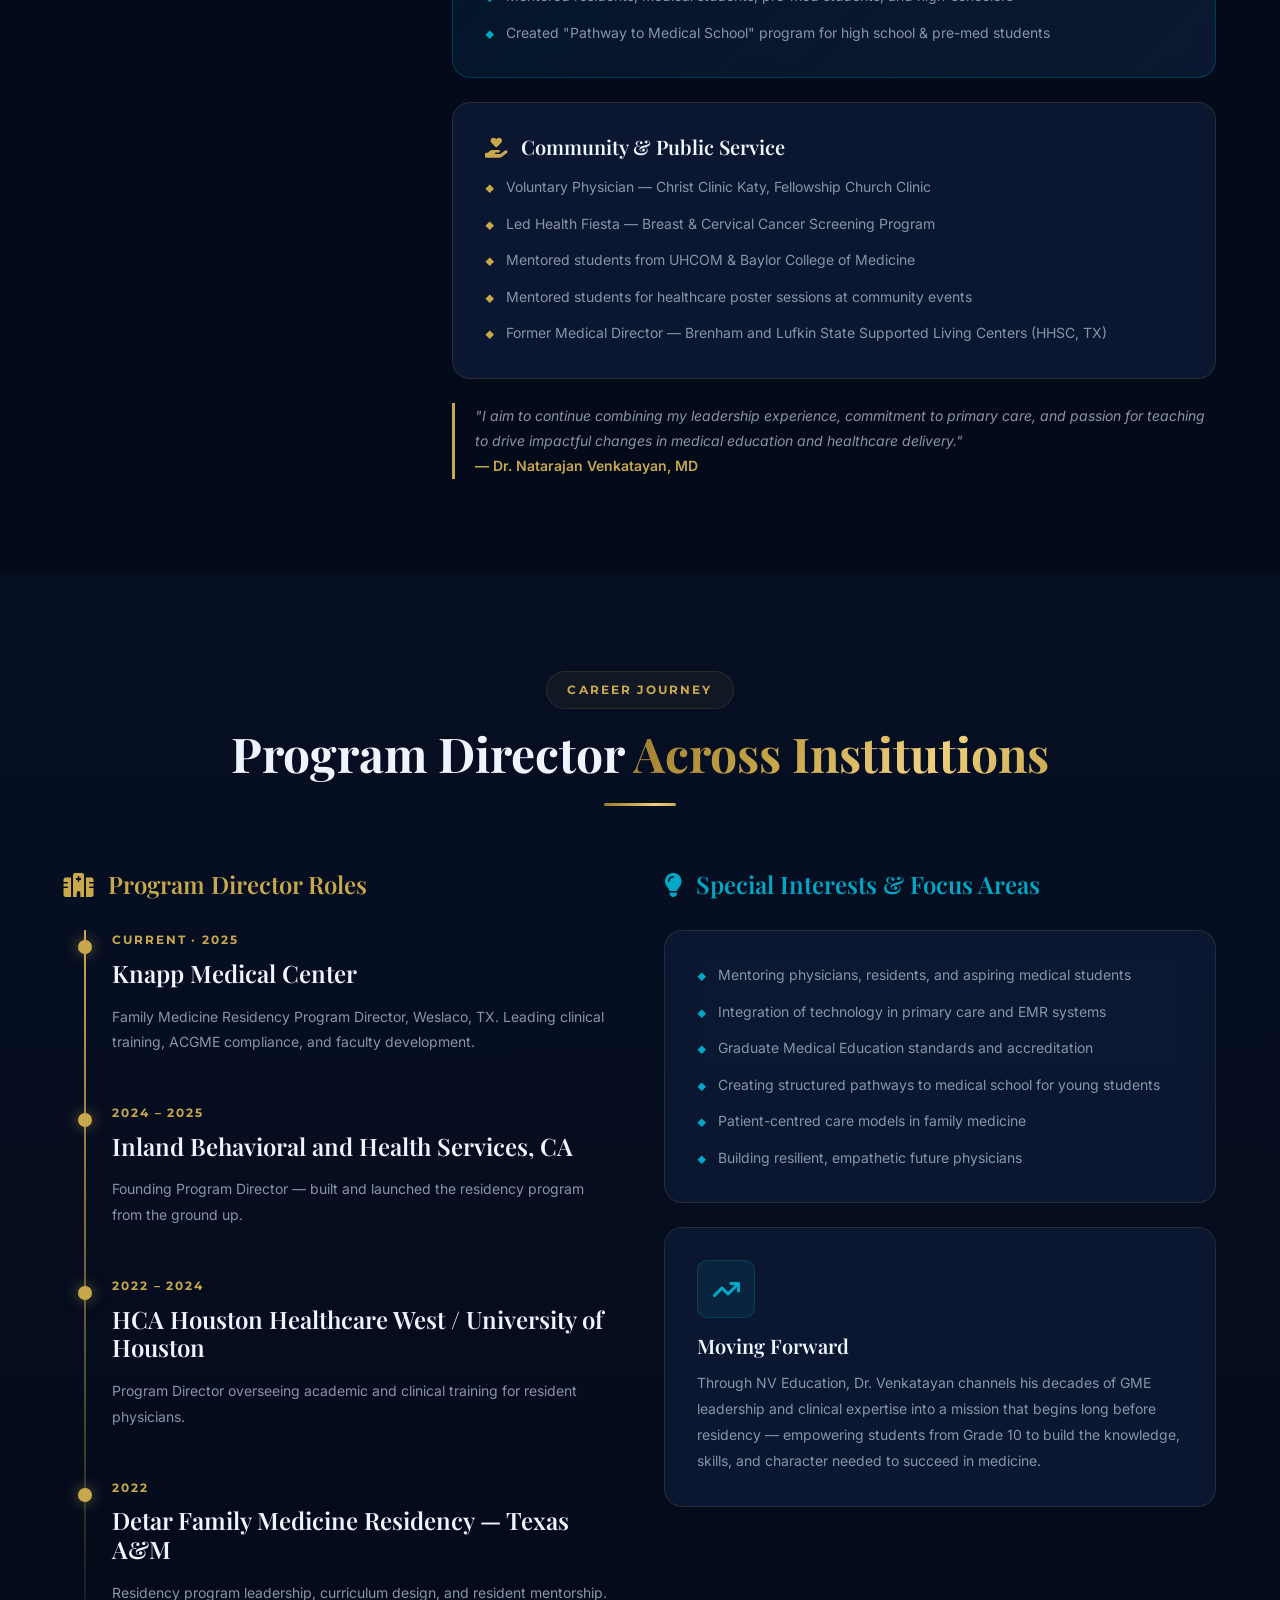
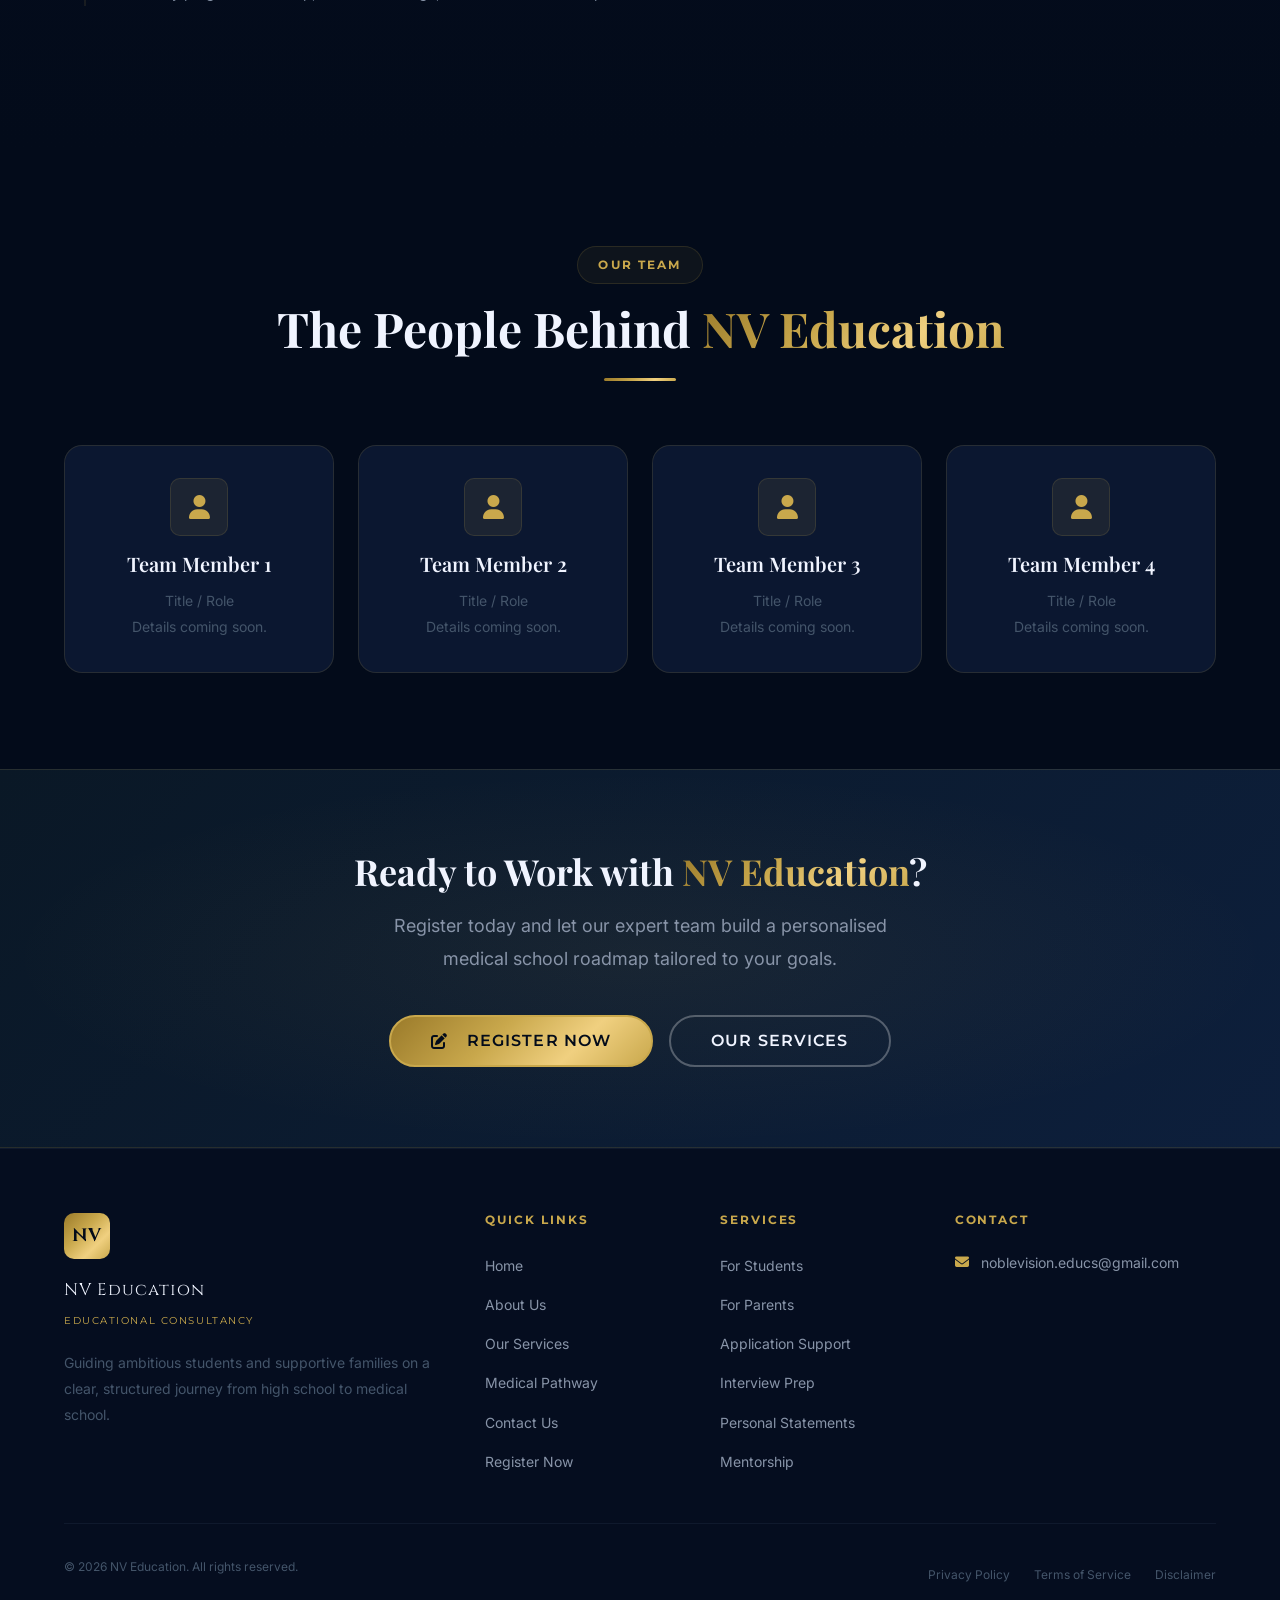
==== commit 8acfaabb: "Rebrand Noble Vision to NV Education across all pages Co-Authored-By: Claude Sonnet 4.6 <noreply@ant" ====
--- a/about.html
+++ b/about.html
@@ -3,8 +3,8 @@
 <head>
   <meta charset="UTF-8" />
   <meta name="viewport" content="width=device-width, initial-scale=1.0" />
-  <title>About Us — Noble Vision Educational Consultancy</title>
-  <meta name="description" content="Learn about Noble Vision Educational Consultancy — our mission, our leadership, and the expert team guiding students from high school to medical school." />
+  <title>About Us — NV Education</title>
+  <meta name="description" content="Learn about NV Education — our mission, our leadership, and the expert team guiding students from high school to medical school." />
 
   <!-- Google Fonts -->
   <link rel="preconnect" href="https://fonts.googleapis.com" />
@@ -26,10 +26,10 @@
      ============================================================ -->
 <header class="site-header" id="site-header">
   <nav class="nav-container">
-    <a href="index.html" class="nav-logo" aria-label="Noble Vision Home">
+    <a href="index.html" class="nav-logo" aria-label="NV Education Home">
       <div class="logo-mark">NV</div>
       <div class="nav-logo-text">
-        <span class="logo-name">Noble Vision</span>
+        <span class="logo-name">NV Education</span>
         <span class="logo-sub">Educational Consultancy</span>
       </div>
     </a>
@@ -58,7 +58,7 @@
     <div class="bg-glow bg-glow--gold" style="top:-60px; right:-80px;"></div>
     <div class="bg-glow bg-glow--blue" style="bottom:-60px; left:-80px;"></div>
     <div class="container" style="position:relative; z-index:1;">
-      <span class="section-label page-hero__label">About Noble Vision</span>
+      <span class="section-label page-hero__label">About NV Education</span>
       <h1 class="page-hero__title">
         Excellence in <span class="text-gradient-gold">Medical Education</span> Consulting
       </h1>
@@ -88,7 +88,7 @@
           </h2>
           <div class="section-divider section-divider--left"></div>
           <p>
-            Noble Vision Educational Consultancy is led by a highly experienced
+            NV Education is led by a highly experienced
             academic clinician and a dedicated team of professionals who are
             passionate about serving the community through education.
           </p>
@@ -359,7 +359,7 @@
             <div class="card__icon card__icon--teal" style="margin-bottom:var(--space-4);"><i class="fa-solid fa-arrow-trend-up"></i></div>
             <h4 class="card__title">Moving Forward</h4>
             <p class="card__text">
-              Through Noble Vision, Dr. Venkatayan channels his decades of GME
+              Through NV Education, Dr. Venkatayan channels his decades of GME
               leadership and clinical expertise into a mission that begins long
               before residency — empowering students from Grade 10 to build
               the knowledge, skills, and character needed to succeed in medicine.
@@ -382,7 +382,7 @@
 
       <div class="section-header fade-in">
         <span class="section-label">Our Team</span>
-        <h2 class="section-title">The People Behind <span class="text-gradient-gold">Noble Vision</span></h2>
+        <h2 class="section-title">The People Behind <span class="text-gradient-gold">NV Education</span></h2>
         <div class="section-divider"></div>
       </div>
 
@@ -436,7 +436,7 @@
   <section class="cta-band" id="cta">
     <div class="container">
       <h2 class="cta-band__title">
-        Ready to Work with <span class="text-gradient-gold">Noble Vision</span>?
+        Ready to Work with <span class="text-gradient-gold">NV Education</span>?
       </h2>
       <p class="cta-band__sub">
         Register today and let our expert team build a personalised medical
@@ -463,7 +463,7 @@
     <div class="footer-grid">
       <div class="footer-brand">
         <div class="logo-mark" style="margin-bottom:1rem;">NV</div>
-        <p style="font-family:var(--font-display); font-size:1.05rem; color:var(--color-text-primary); letter-spacing:0.06em; margin-bottom:0.25rem;">Noble Vision</p>
+        <p style="font-family:var(--font-display); font-size:1.05rem; color:var(--color-text-primary); letter-spacing:0.06em; margin-bottom:0.25rem;">NV Education</p>
         <p style="font-family:var(--font-label); font-size:0.65rem; letter-spacing:0.15em; text-transform:uppercase; color:var(--color-gold); margin-bottom:0;">Educational Consultancy</p>
         <p class="footer-tagline">Guiding ambitious students and supportive families on a clear, structured journey from high school to medical school.</p>
 
@@ -496,7 +496,7 @@
       </div>
     </div>
     <div class="footer-bottom">
-      <p class="footer-copyright">&copy; 2026 Noble Vision Educational Consultancy. All rights reserved.</p>
+      <p class="footer-copyright">&copy; 2026 NV Education. All rights reserved.</p>
       <nav class="footer-legal">
         <a href="#">Privacy Policy</a>
         <a href="#">Terms of Service</a>
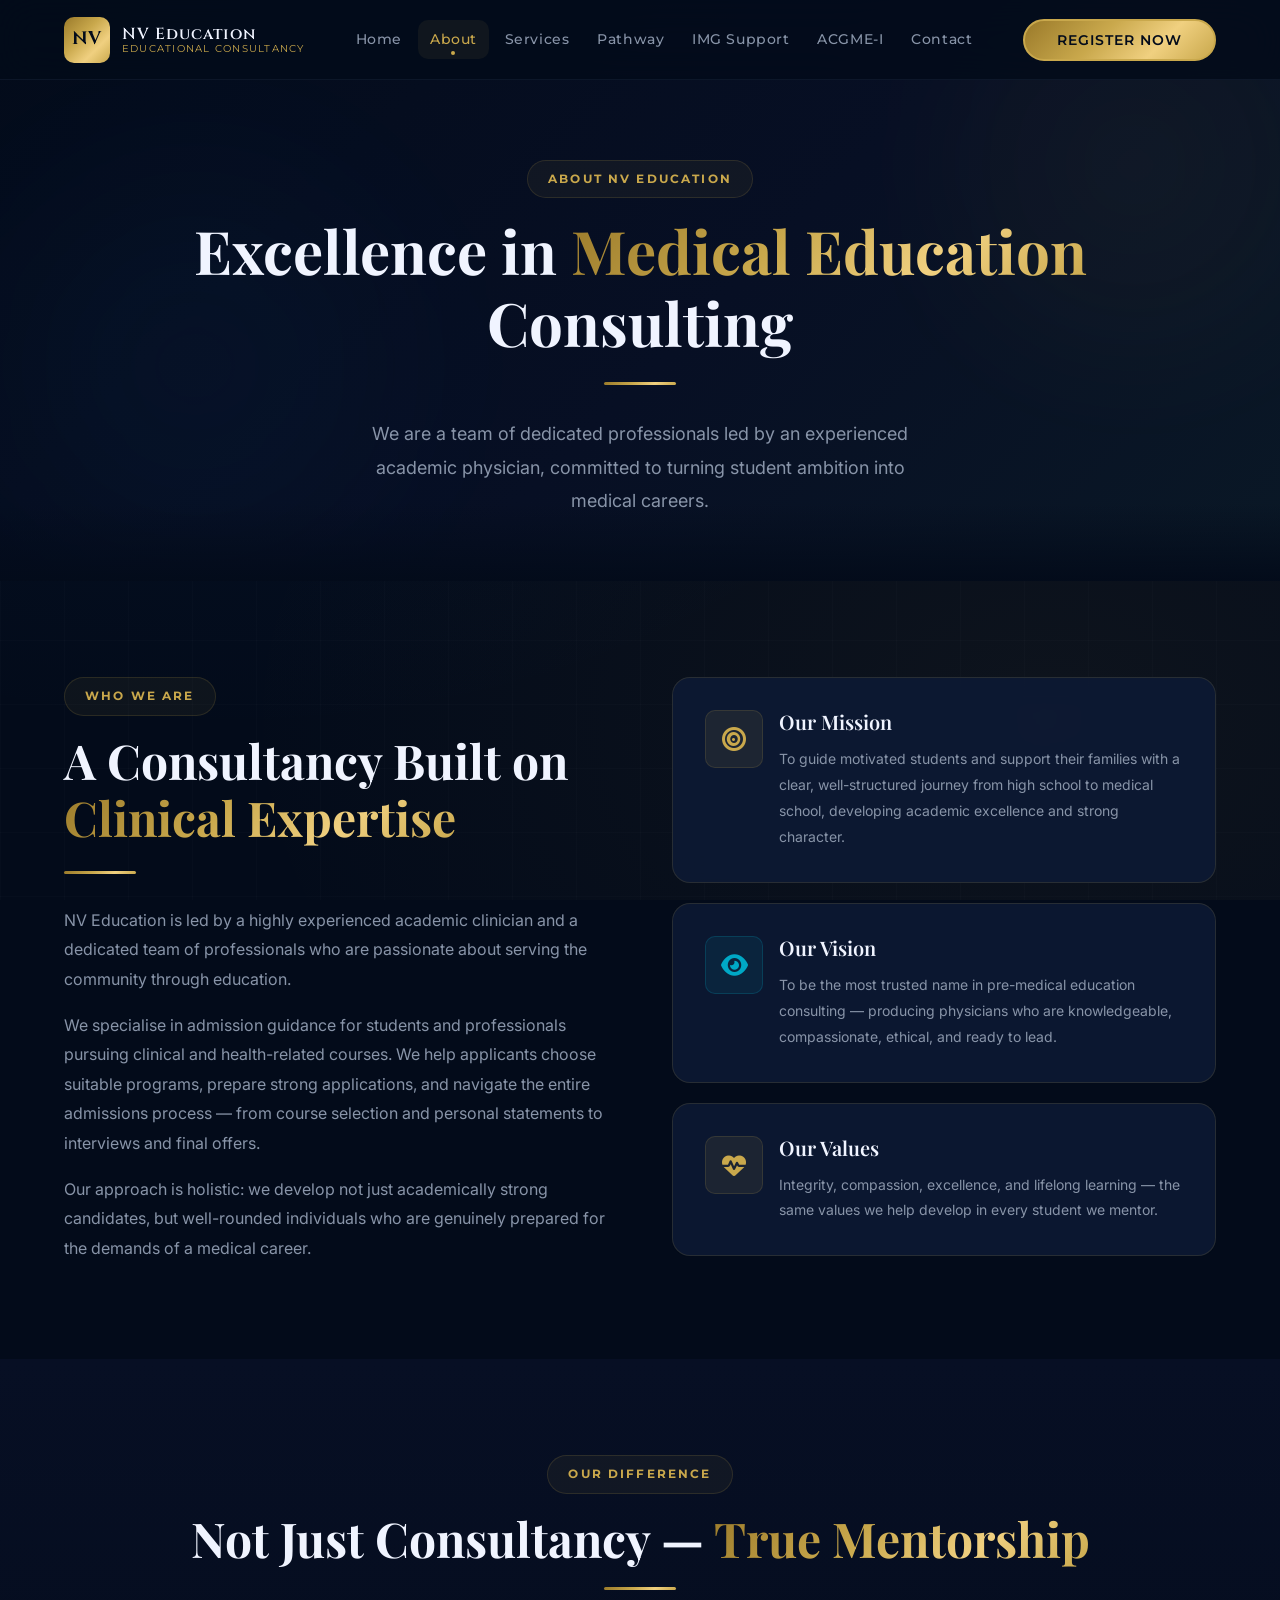
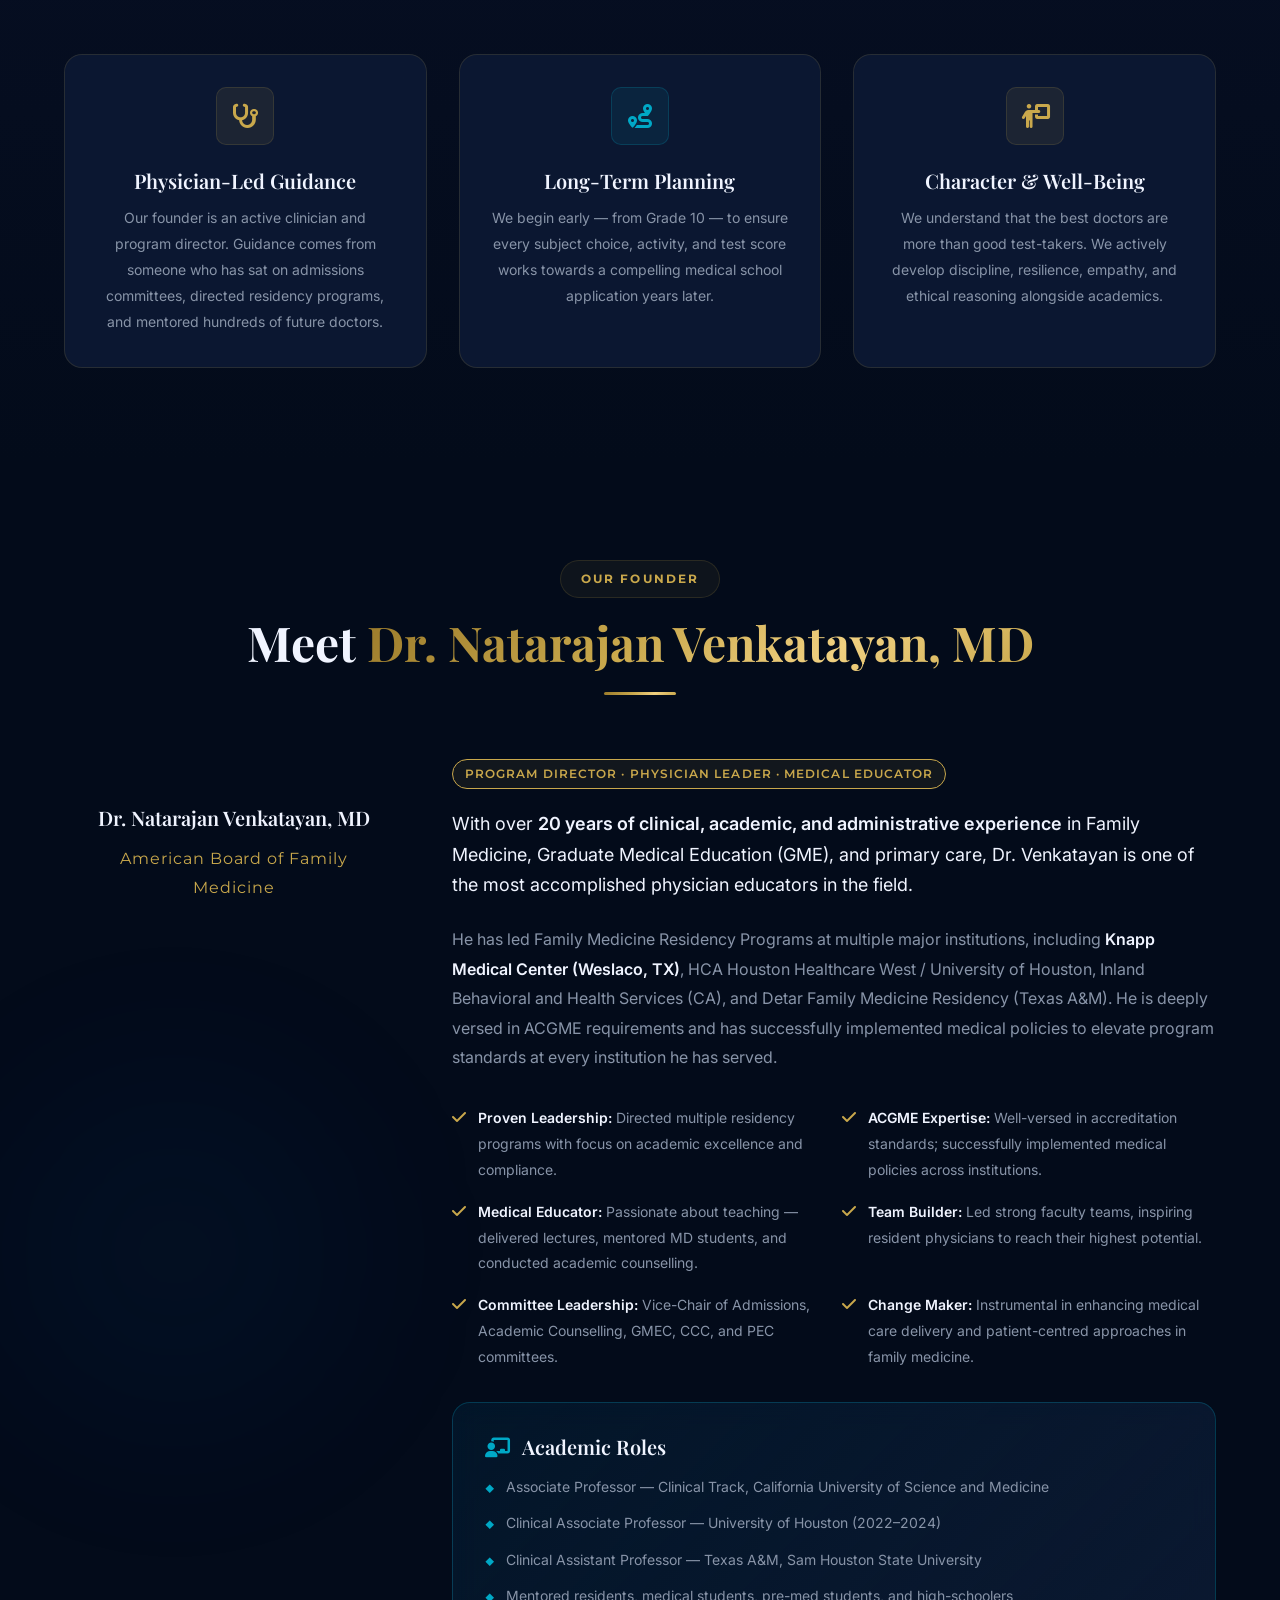
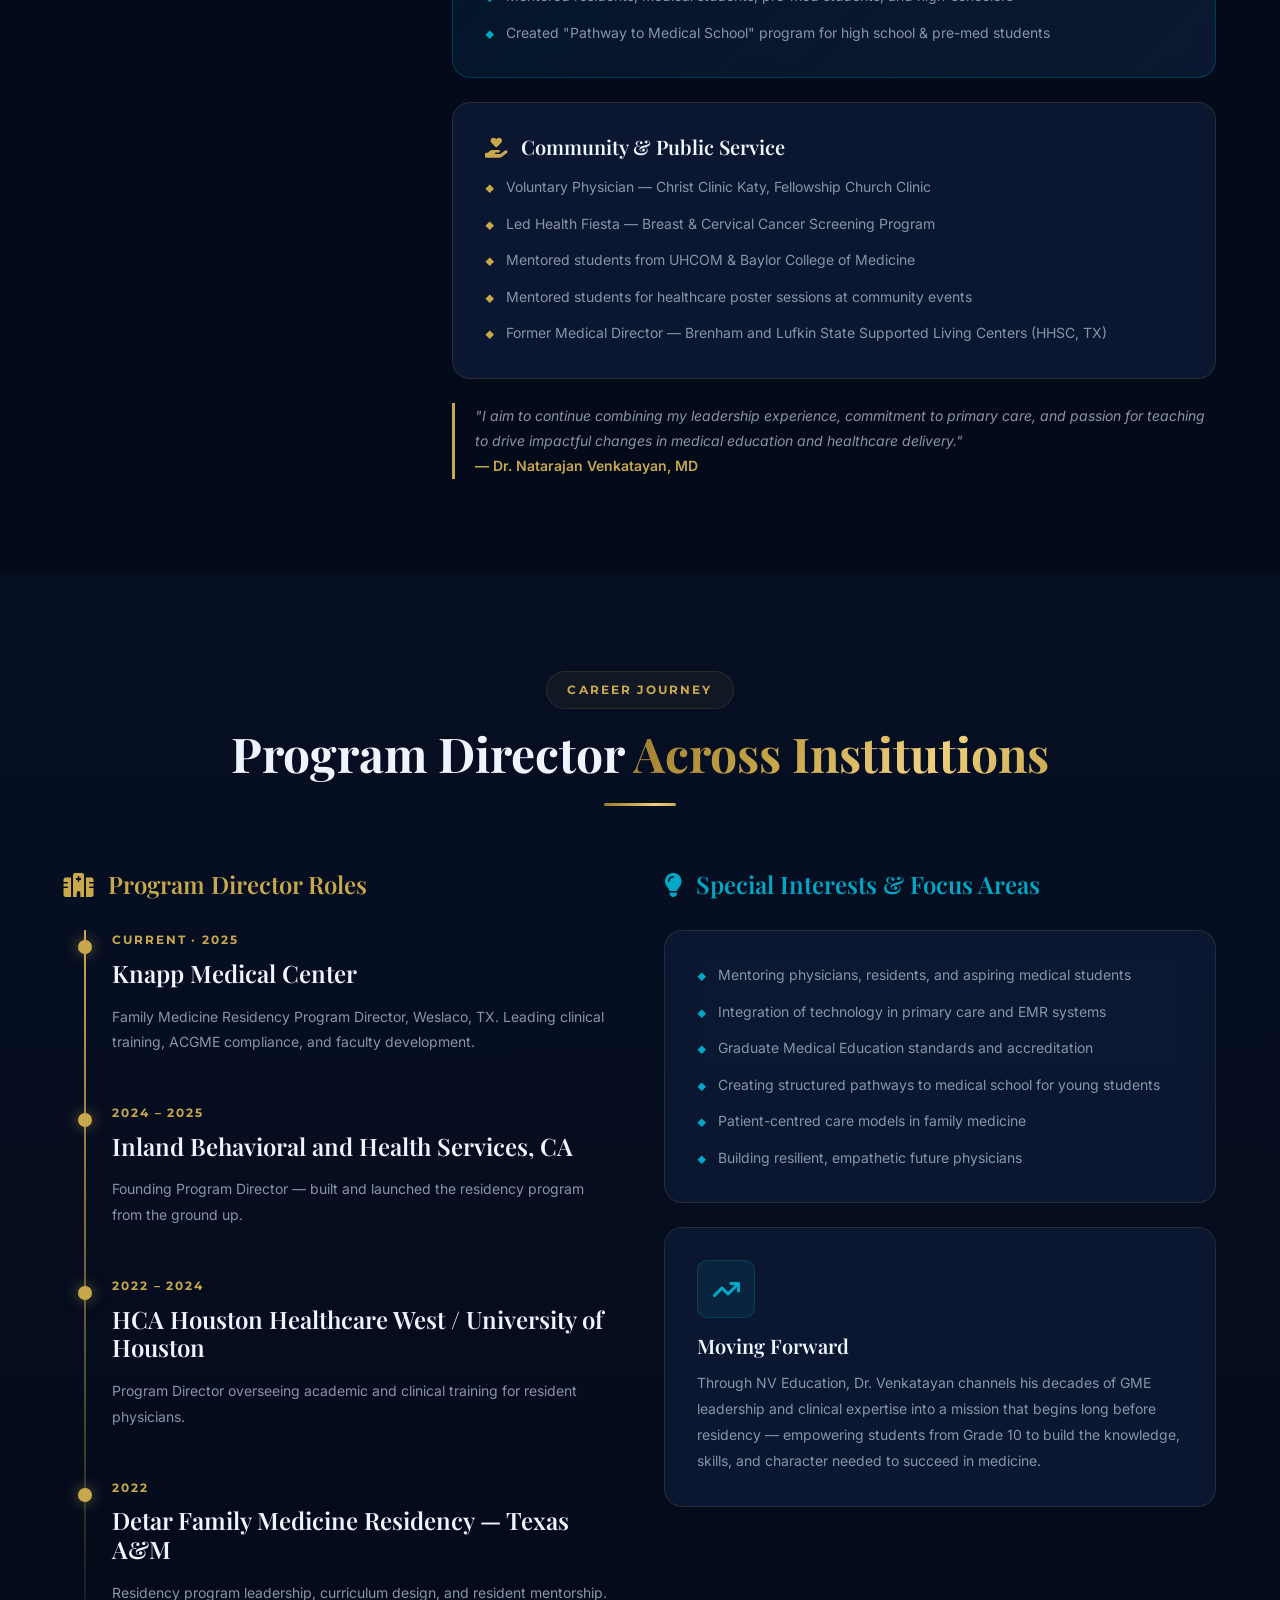
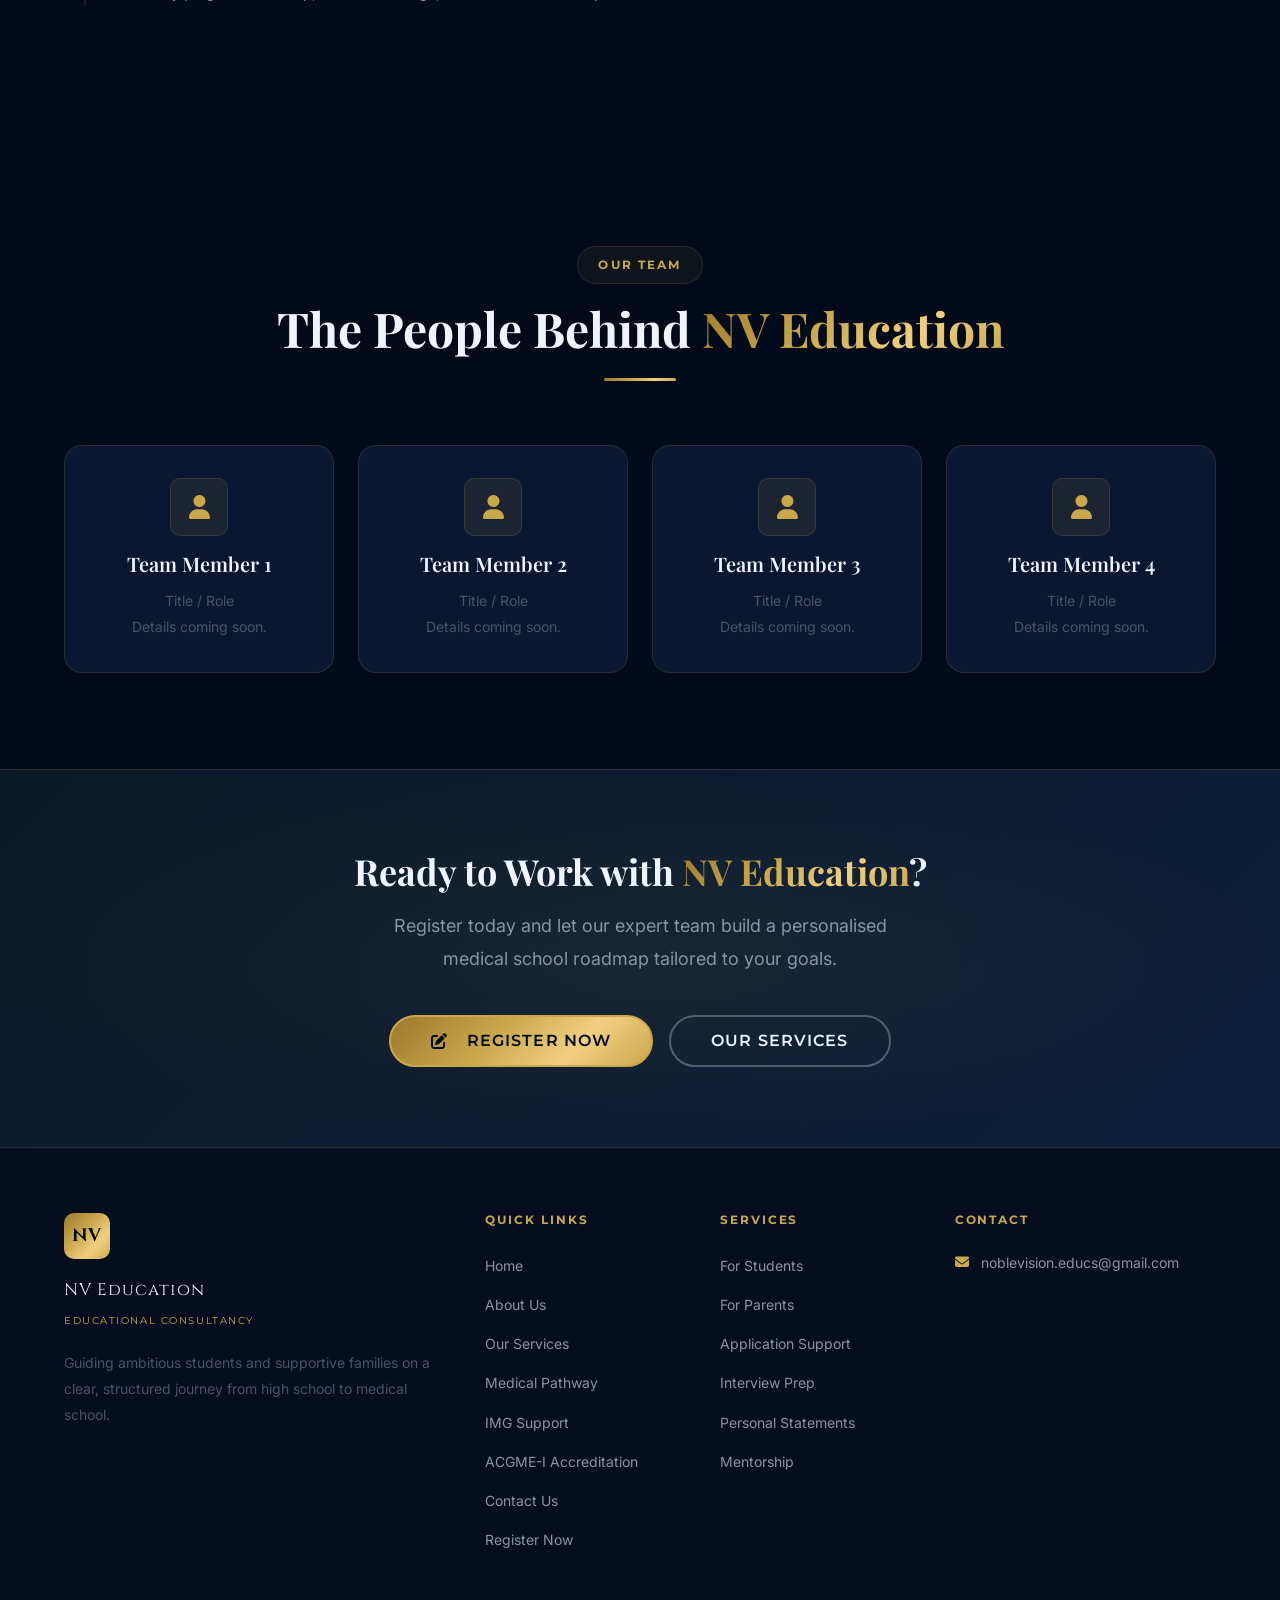
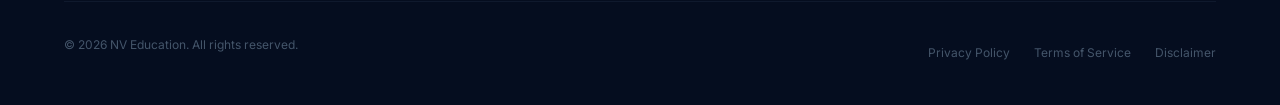
==== commit eab95af1: "Add IMG Support and ACGME-I pages per Oct 20 updates - New IMG Support page: single discounted one-o" ====
--- a/about.html
+++ b/about.html
@@ -38,6 +38,8 @@
       <li><a href="about.html"    class="active">About</a></li>
       <li><a href="services.html"           >Services</a></li>
       <li><a href="pathway.html"            >Pathway</a></li>
+      <li><a href="img-support.html"       >IMG Support</a></li>
+      <li><a href="acgme-i.html"            >ACGME-I</a></li>
       <li><a href="contact.html"            >Contact</a></li>
     </ul>
     <a href="contact.html#register" class="btn btn--primary nav-cta">Register Now</a>
@@ -475,6 +477,8 @@
           <li><a href="about.html">About Us</a></li>
           <li><a href="services.html">Our Services</a></li>
           <li><a href="pathway.html">Medical Pathway</a></li>
+          <li><a href="img-support.html">IMG Support</a></li>
+          <li><a href="acgme-i.html">ACGME-I Accreditation</a></li>
           <li><a href="contact.html">Contact Us</a></li>
           <li><a href="contact.html#register">Register Now</a></li>
         </ul>
--- a/css/components.css
+++ b/css/components.css
@@ -381,6 +381,7 @@
 }
 .nav-links a {
   display: block;
+  white-space: nowrap;
   padding: var(--space-2) var(--space-4);
   font-family: var(--font-label);
   font-size: var(--text-sm);
@@ -428,8 +429,13 @@
 .nav-toggle.open span:nth-child(2) { opacity: 0; }
 .nav-toggle.open span:nth-child(3) { transform: translateY(-7px) rotate(-45deg); }
 
+/* Tighter links on mid-size screens */
+@media (max-width: 1360px) {
+  .nav-links a { padding: var(--space-2) var(--space-3); }
+}
+
 /* Mobile nav */
-@media (max-width: 960px) {
+@media (max-width: 1180px) {
   .nav-links, .nav-cta { display: none; }
   .nav-toggle { display: flex; }
 
